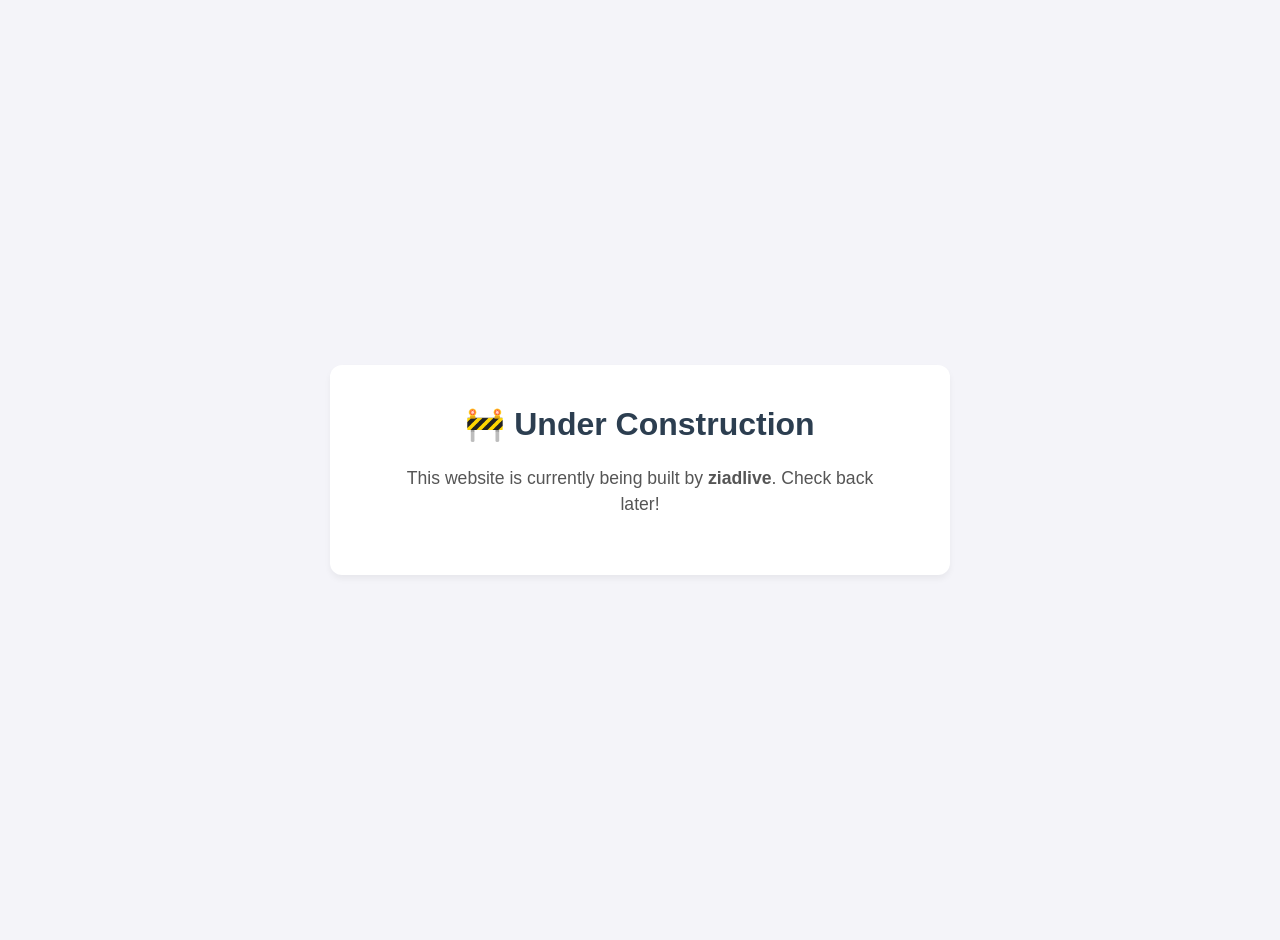
==== index.html @ 687b49c2 "Update index.html" ====
<!DOCTYPE html>
<html lang="en">
<head>
    <meta charset="UTF-8">
    <meta name="viewport" content="width=device-width, initial-scale=1.0">
    <title>Under Construction | ziadlive</title>
    
    <!-- Your requested favicon -->
    <link rel="icon" type="image/png" href="alconet.png">
    
    <style>
        body {
            font-family: -apple-system, BlinkMacSystemFont, "Segoe UI", Roboto, Helvetica, Arial, sans-serif;
            background-color: #f4f4f9;
            color: #333;
            display: flex;
            flex-direction: column;
            align-items: center;
            justify-content: center;
            height: 100vh;
            margin: 0;
            text-align: center;
            padding: 20px;
        }

        .container {
            background: white;
            padding: 40px 60px;
            border-radius: 12px;
            box-shadow: 0 4px 6px rgba(0,0,0,0.05);
            max-width: 500px;
            width: 100%;
        }

        h1 {
            margin-top: 0;
            color: #2c3e50;
        }

        p {
            font-size: 1.1rem;
            line-height: 1.5;
            color: #555;
        }

        .social-links {
            margin-top: 30px;
            padding-top: 20px;
            border-top: 1px solid #eee;
        }

        /* Styling for the Mastodon link */
        a {
            display: inline-block;
            background-color: #563acc; /* Mastodon brand color */
            color: white;
            text-decoration: none;
            padding: 10px 20px;
            border-radius: 6px;
            font-weight: 500;
            transition: background-color 0.2s ease;
        }

        a:hover {
            background-color: #452b99;
        }
    </style>
</head>
<body>

    <div class="container">
        <h1>🚧 Under Construction</h1>
        <p>This website is currently being built by <strong>ziadlive</strong>. Check back later!</p>
        </div>
    </div>

</body>
</html>
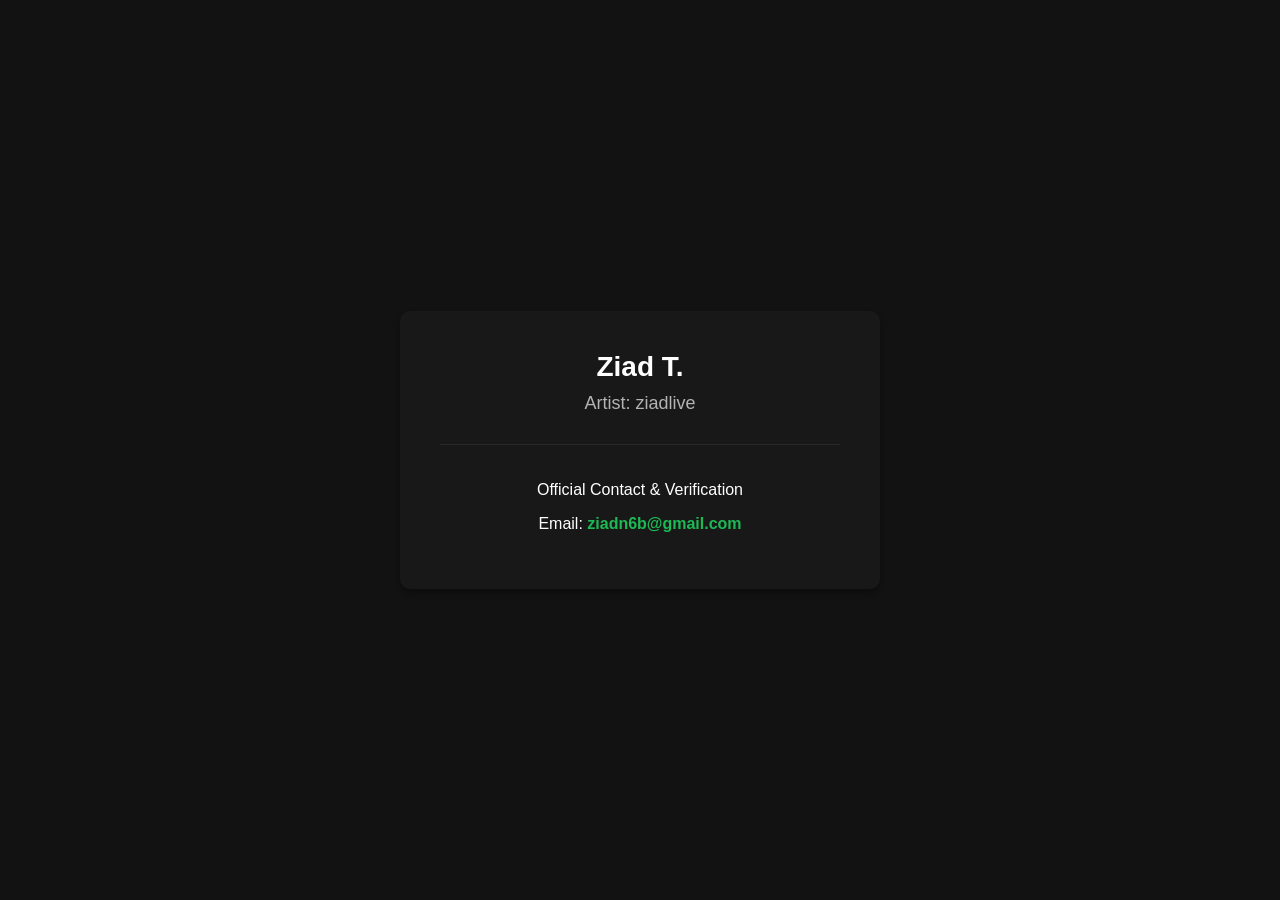
==== commit 5616bb63: "Update index.html" ====
--- a/index.html
+++ b/index.html
@@ -3,74 +3,62 @@
 <head>
     <meta charset="UTF-8">
     <meta name="viewport" content="width=device-width, initial-scale=1.0">
-    <title>Under Construction | ziadlive</title>
-    
-    <!-- Your requested favicon -->
-    <link rel="icon" type="image/png" href="alconet.png">
-    
+    <title>Ziad T. | ziadlive</title>
     <style>
         body {
             font-family: -apple-system, BlinkMacSystemFont, "Segoe UI", Roboto, Helvetica, Arial, sans-serif;
-            background-color: #f4f4f9;
-            color: #333;
+            background-color: #121212; /* Dark background */
+            color: #ffffff;
             display: flex;
             flex-direction: column;
             align-items: center;
             justify-content: center;
             height: 100vh;
             margin: 0;
+        }
+        .card {
+            background-color: #181818;
+            padding: 40px;
+            border-radius: 10px;
+            box-shadow: 0 4px 6px rgba(0, 0, 0, 0.3);
             text-align: center;
-            padding: 20px;
+            max-width: 400px;
+            width: 90%;
         }
-
-        .container {
-            background: white;
-            padding: 40px 60px;
-            border-radius: 12px;
-            box-shadow: 0 4px 6px rgba(0,0,0,0.05);
-            max-width: 500px;
-            width: 100%;
+        h1 {
+            margin: 0 0 10px 0;
+            font-size: 28px;
         }
-
-        h1 {
-            margin-top: 0;
-            color: #2c3e50;
+        h2 {
+            margin: 0 0 20px 0;
+            font-size: 18px;
+            color: #b3b3b3;
+            font-weight: normal;
         }
-
-        p {
-            font-size: 1.1rem;
-            line-height: 1.5;
-            color: #555;
-        }
-
-        .social-links {
+        .contact-info {
             margin-top: 30px;
             padding-top: 20px;
-            border-top: 1px solid #eee;
+            border-top: 1px solid #282828;
         }
-
-        /* Styling for the Mastodon link */
         a {
-            display: inline-block;
-            background-color: #563acc; /* Mastodon brand color */
-            color: white;
+            color: #1DB954; /* Spotify Green */
             text-decoration: none;
-            padding: 10px 20px;
-            border-radius: 6px;
-            font-weight: 500;
-            transition: background-color 0.2s ease;
+            font-weight: bold;
         }
-
         a:hover {
-            background-color: #452b99;
+            text-decoration: underline;
         }
     </style>
 </head>
 <body>
 
-    <div class="container">
-        <h1>🚧 Under Construction</h1>
-        <p>This website is currently being built by <strong>ziadlive</strong>. Check back later!</p>
+    <div class="card">
+        <h1>Ziad T.</h1>
+        <h2>Artist: ziadlive</h2>
+        
+        <div class="contact-info">
+            <p>Official Contact & Verification</p>
+            <p>Email: <a href="mailto:ziadn6b@gmail.com">ziadn6b@gmail.com</a></p>
         </div>
     </div>
 
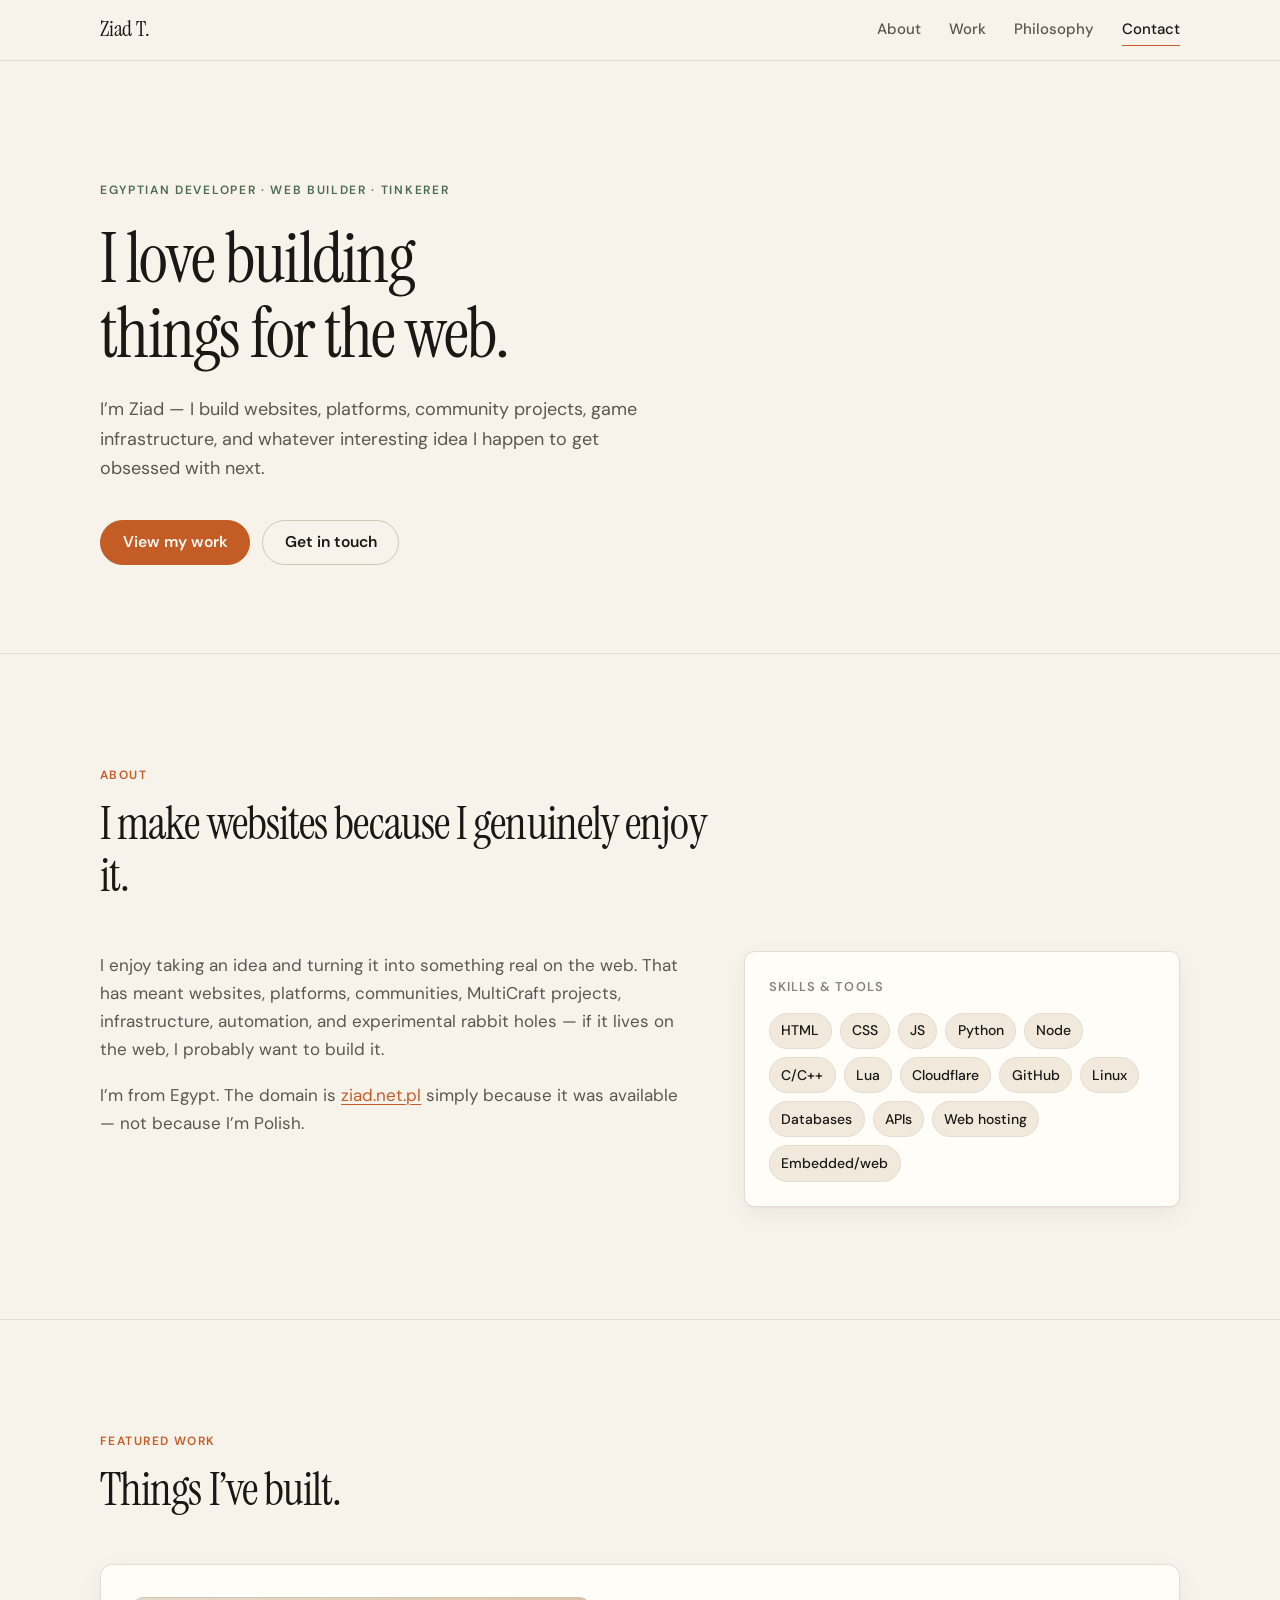
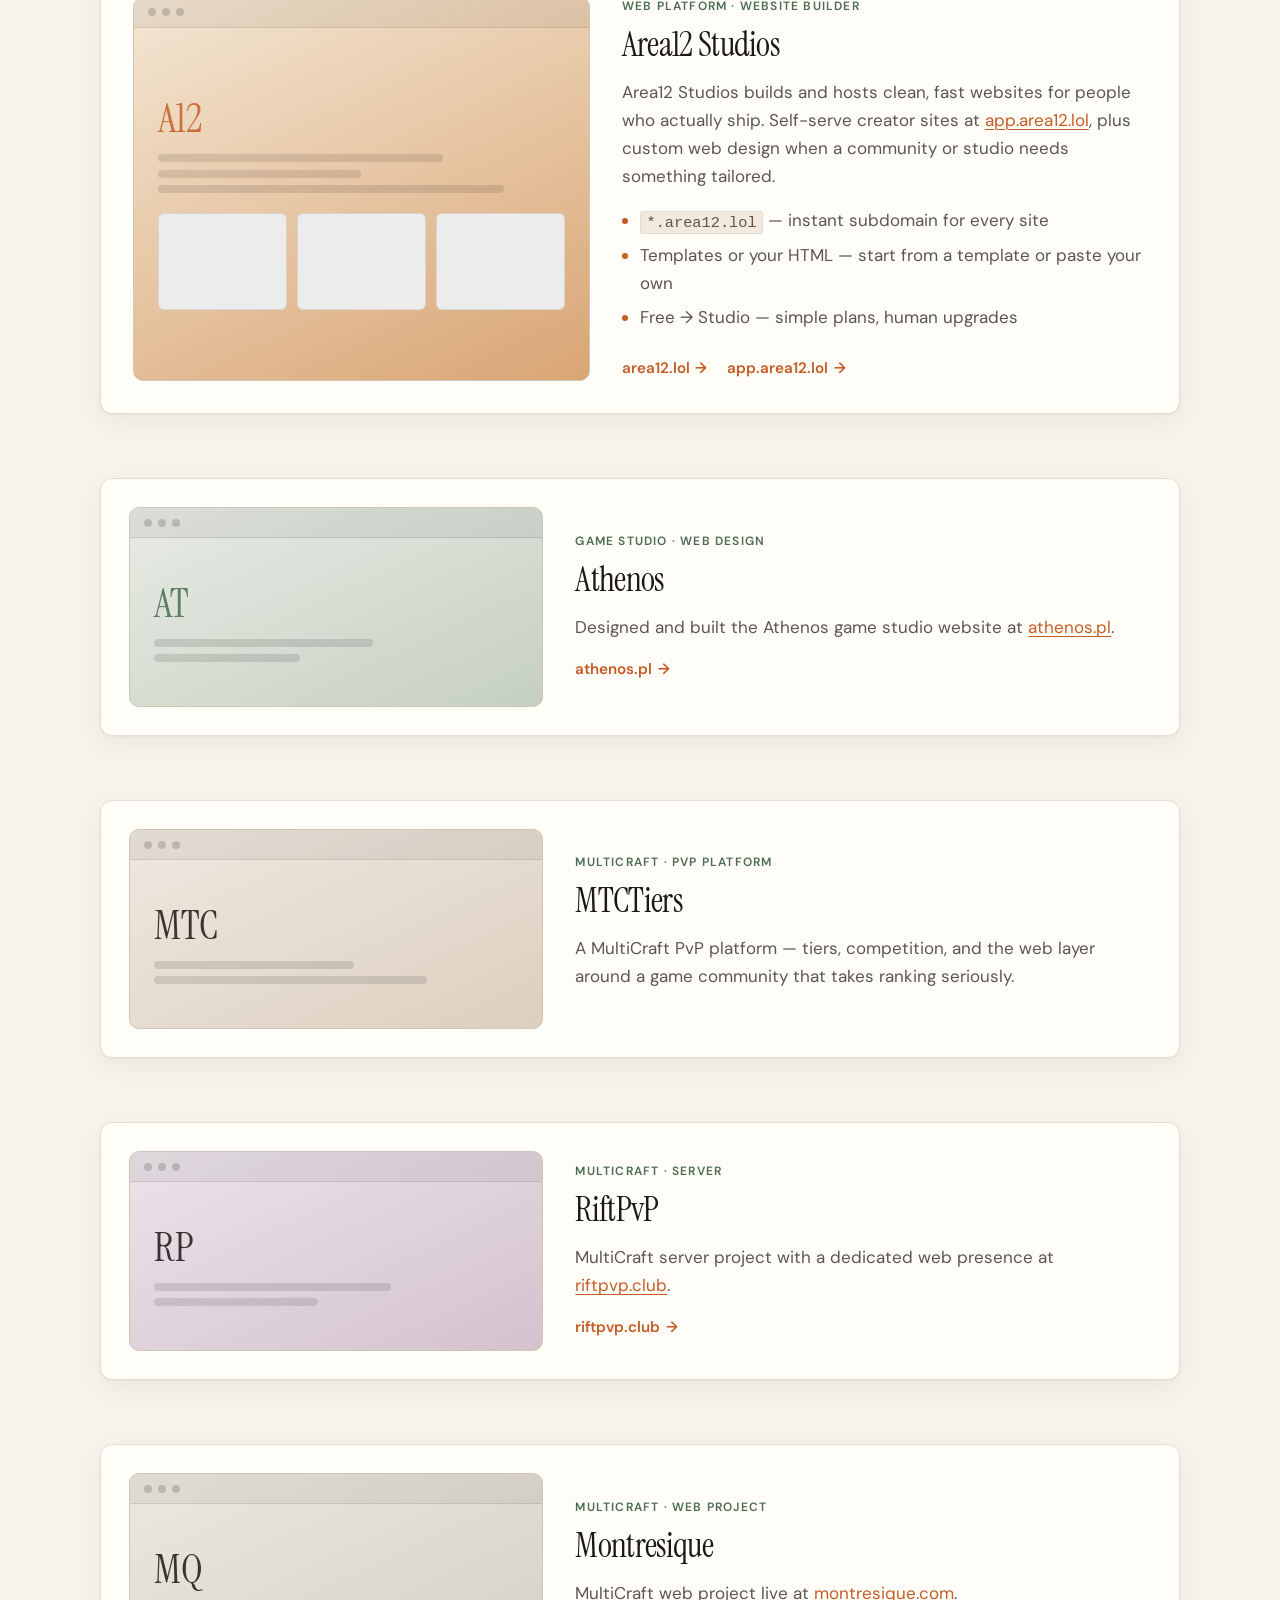
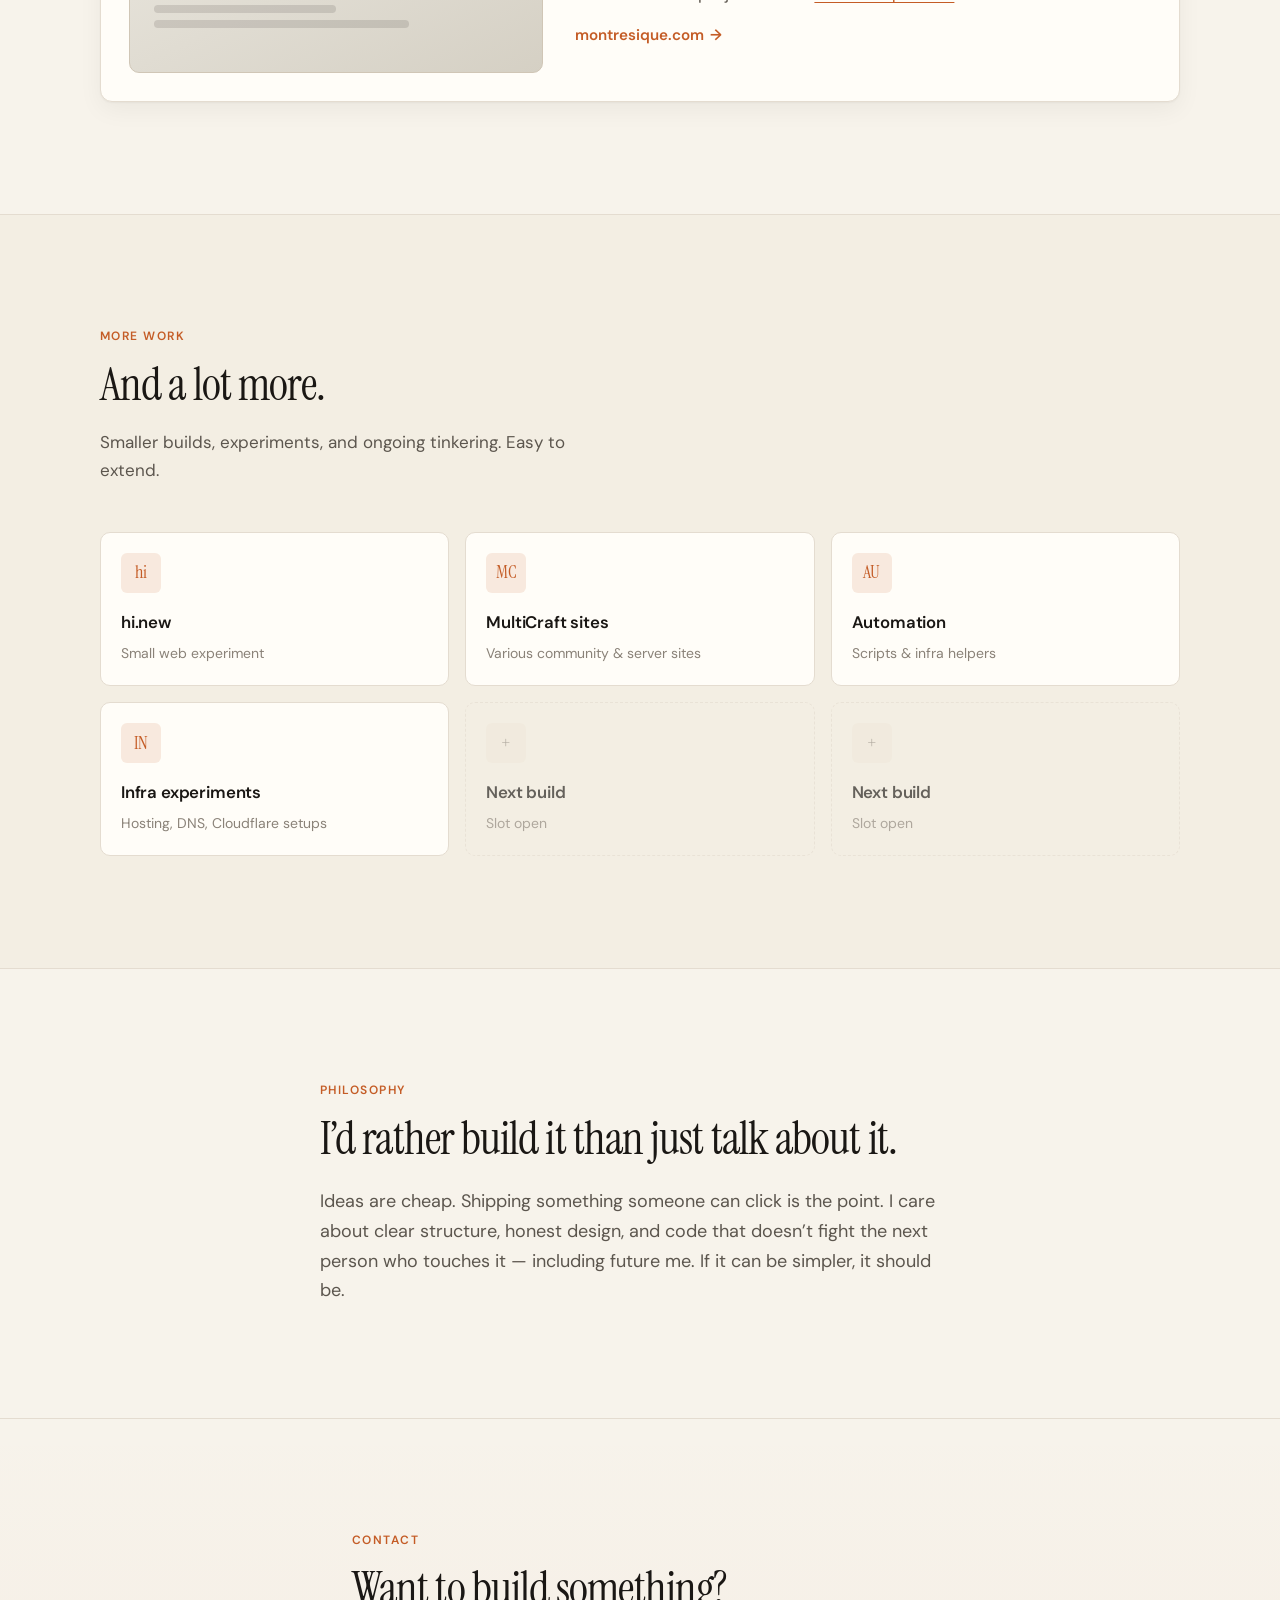
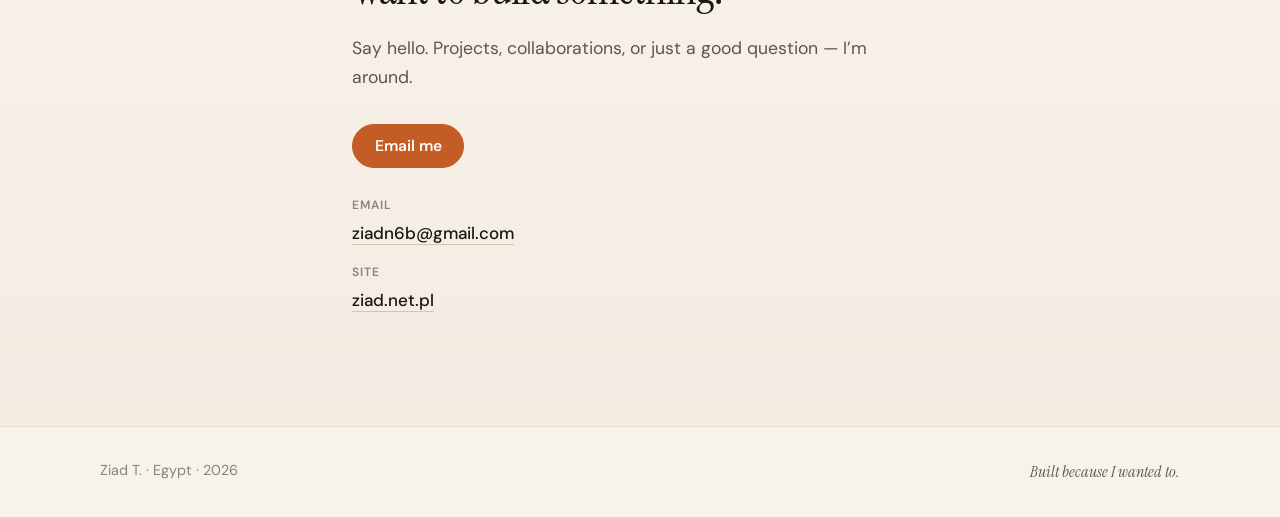
==== commit 1c9ec839: "Replace placeholder with editorial personal portfolio." ====
--- a/index.html
+++ b/index.html
@@ -1,66 +1,380 @@
 <!DOCTYPE html>
 <html lang="en">
 <head>
-    <meta charset="UTF-8">
-    <meta name="viewport" content="width=device-width, initial-scale=1.0">
-    <title>Ziad T. | ziadlive</title>
-    <style>
-        body {
-            font-family: -apple-system, BlinkMacSystemFont, "Segoe UI", Roboto, Helvetica, Arial, sans-serif;
-            background-color: #121212; /* Dark background */
-            color: #ffffff;
-            display: flex;
-            flex-direction: column;
-            align-items: center;
-            justify-content: center;
-            height: 100vh;
-            margin: 0;
-        }
-        .card {
-            background-color: #181818;
-            padding: 40px;
-            border-radius: 10px;
-            box-shadow: 0 4px 6px rgba(0, 0, 0, 0.3);
-            text-align: center;
-            max-width: 400px;
-            width: 90%;
-        }
-        h1 {
-            margin: 0 0 10px 0;
-            font-size: 28px;
-        }
-        h2 {
-            margin: 0 0 20px 0;
-            font-size: 18px;
-            color: #b3b3b3;
-            font-weight: normal;
-        }
-        .contact-info {
-            margin-top: 30px;
-            padding-top: 20px;
-            border-top: 1px solid #282828;
-        }
-        a {
-            color: #1DB954; /* Spotify Green */
-            text-decoration: none;
-            font-weight: bold;
-        }
-        a:hover {
-            text-decoration: underline;
-        }
-    </style>
+  <meta charset="UTF-8">
+  <meta name="viewport" content="width=device-width, initial-scale=1.0">
+  <title>Ziad T. — Web Developer &amp; Builder</title>
+  <meta name="description" content="Egyptian web developer and builder. I love building things for the web — platforms, sites, and tools that feel clean and fast.">
+  <meta name="author" content="Ziad T.">
+  <meta name="robots" content="index, follow">
+  <link rel="canonical" href="https://ziad.net.pl/">
+
+  <!-- Open Graph -->
+  <meta property="og:type" content="website">
+  <meta property="og:url" content="https://ziad.net.pl/">
+  <meta property="og:title" content="Ziad T. — Web Developer &amp; Builder">
+  <meta property="og:description" content="Egyptian web developer and builder. I love building things for the web — platforms, sites, and tools that feel clean and fast.">
+  <meta property="og:locale" content="en_US">
+  <meta property="og:site_name" content="Ziad T.">
+
+  <!-- Twitter -->
+  <meta name="twitter:card" content="summary">
+  <meta name="twitter:title" content="Ziad T. — Web Developer &amp; Builder">
+  <meta name="twitter:description" content="Egyptian web developer and builder. I love building things for the web.">
+
+  <link rel="icon" href="assets/favicon.svg" type="image/svg+xml">
+  <link rel="apple-touch-icon" href="assets/favicon.svg">
+
+  <link rel="preconnect" href="https://fonts.googleapis.com">
+  <link rel="preconnect" href="https://fonts.gstatic.com" crossorigin>
+  <link href="https://fonts.googleapis.com/css2?family=DM+Sans:ital,opsz,wght@0,9..40,400;0,9..40,500;0,9..40,600;0,9..40,700;1,9..40,400&family=Instrument+Serif:ital@0;1&display=swap" rel="stylesheet">
+
+  <link rel="stylesheet" href="styles.css">
 </head>
 <body>
-
-    <div class="card">
-        <h1>Ziad T.</h1>
-        <h2>Artist: ziadlive</h2>
-        
-        <div class="contact-info">
-            <p>Official Contact & Verification</p>
-            <p>Email: <a href="mailto:ziadn6b@gmail.com">ziadn6b@gmail.com</a></p>
-        </div>
+  <a class="skip-link" href="#main">Skip to content</a>
+
+  <header class="site-header" role="banner">
+    <div class="container header-inner">
+      <a class="logo" href="#top" aria-label="Ziad T. — home">Ziad T.</a>
+      <nav class="nav" aria-label="Primary">
+        <ul class="nav-list">
+          <li><a href="#about">About</a></li>
+          <li><a href="#work">Work</a></li>
+          <li><a href="#philosophy">Philosophy</a></li>
+          <li><a href="#contact">Contact</a></li>
+        </ul>
+      </nav>
+      <button class="nav-toggle" type="button" aria-expanded="false" aria-controls="nav-mobile" aria-label="Open menu">
+        <span class="nav-toggle-bar" aria-hidden="true"></span>
+        <span class="nav-toggle-bar" aria-hidden="true"></span>
+      </button>
     </div>
-
+    <nav id="nav-mobile" class="nav-mobile" aria-label="Mobile" hidden>
+      <ul>
+        <li><a href="#about">About</a></li>
+        <li><a href="#work">Work</a></li>
+        <li><a href="#philosophy">Philosophy</a></li>
+        <li><a href="#contact">Contact</a></li>
+      </ul>
+    </nav>
+  </header>
+
+  <main id="main">
+    <!-- HERO -->
+    <section id="top" class="hero" aria-labelledby="hero-heading">
+      <div class="container">
+        <p class="hero-label">Egyptian developer · Web builder · Tinkerer</p>
+        <h1 id="hero-heading" class="hero-title">I love building things for the web.</h1>
+        <p class="hero-lead">
+          I’m Ziad — I build websites, platforms, community projects, game infrastructure,
+          and whatever interesting idea I happen to get obsessed with next.
+        </p>
+        <div class="hero-actions">
+          <a class="btn btn-primary" href="#work">View my work</a>
+          <a class="btn btn-ghost" href="#contact">Get in touch</a>
+        </div>
+      </div>
+    </section>
+
+    <!-- ABOUT -->
+    <section id="about" class="section about" aria-labelledby="about-heading">
+      <div class="container">
+        <div class="section-header">
+          <p class="eyebrow">About</p>
+          <h2 id="about-heading">I make websites because I genuinely enjoy it.</h2>
+        </div>
+        <div class="about-grid">
+          <div class="about-copy">
+            <p>
+              I enjoy taking an idea and turning it into something real on the web.
+              That has meant websites, platforms, communities, MultiCraft projects,
+              infrastructure, automation, and experimental rabbit holes — if it lives
+              on the web, I probably want to build it.
+            </p>
+            <p>
+              I’m from Egypt. The domain is <a href="https://ziad.net.pl">ziad.net.pl</a>
+              simply because it was available — not because I’m Polish.
+            </p>
+          </div>
+          <div class="skills" aria-labelledby="skills-heading">
+            <h3 id="skills-heading" class="skills-title">Skills &amp; tools</h3>
+            <ul class="skills-list">
+              <li>HTML</li>
+              <li>CSS</li>
+              <li>JS</li>
+              <li>Python</li>
+              <li>Node</li>
+              <li>C/C++</li>
+              <li>Lua</li>
+              <li>Cloudflare</li>
+              <li>GitHub</li>
+              <li>Linux</li>
+              <li>Databases</li>
+              <li>APIs</li>
+              <li>Web hosting</li>
+              <li>Embedded/web</li>
+            </ul>
+          </div>
+        </div>
+      </div>
+    </section>
+
+    <!-- FEATURED WORK -->
+    <section id="work" class="section work" aria-labelledby="work-heading">
+      <div class="container">
+        <div class="section-header">
+          <p class="eyebrow">Featured work</p>
+          <h2 id="work-heading">Things I’ve built.</h2>
+        </div>
+
+        <div class="featured-list">
+          <!-- Area12 -->
+          <article class="project project-featured" data-project="area12">
+            <div class="project-visual" aria-hidden="true">
+              <div class="mock-frame mock-area12">
+                <div class="mock-chrome">
+                  <span></span><span></span><span></span>
+                </div>
+                <div class="mock-body">
+                  <div class="mock-mark">A12</div>
+                  <div class="mock-lines">
+                    <span class="w-70"></span>
+                    <span class="w-50"></span>
+                    <span class="w-85"></span>
+                  </div>
+                  <div class="mock-cards">
+                    <div></div><div></div><div></div>
+                  </div>
+                </div>
+              </div>
+            </div>
+            <div class="project-body">
+              <p class="project-meta">Web platform · Website builder</p>
+              <h3 class="project-title">Area12 Studios</h3>
+              <p class="project-desc">
+                Area12 Studios builds and hosts clean, fast websites for people who actually ship.
+                Self-serve creator sites at <a href="https://app.area12.lol" rel="noopener noreferrer" target="_blank">app.area12.lol</a>,
+                plus custom web design when a community or studio needs something tailored.
+              </p>
+              <ul class="project-bullets">
+                <li><code>*.area12.lol</code> — instant subdomain for every site</li>
+                <li>Templates or your HTML — start from a template or paste your own</li>
+                <li>Free → Studio — simple plans, human upgrades</li>
+              </ul>
+              <div class="project-links">
+                <a class="text-link" href="https://area12.lol" rel="noopener noreferrer" target="_blank">area12.lol <span aria-hidden="true">→</span></a>
+                <a class="text-link" href="https://app.area12.lol" rel="noopener noreferrer" target="_blank">app.area12.lol <span aria-hidden="true">→</span></a>
+              </div>
+            </div>
+          </article>
+
+          <!-- Athenos -->
+          <article class="project" data-project="athenos">
+            <div class="project-visual" aria-hidden="true">
+              <div class="mock-frame mock-athenos">
+                <div class="mock-chrome">
+                  <span></span><span></span><span></span>
+                </div>
+                <div class="mock-body">
+                  <div class="mock-mark">AT</div>
+                  <div class="mock-lines">
+                    <span class="w-60"></span>
+                    <span class="w-40"></span>
+                  </div>
+                </div>
+              </div>
+            </div>
+            <div class="project-body">
+              <p class="project-meta">Game studio · Web design</p>
+              <h3 class="project-title">Athenos</h3>
+              <p class="project-desc">
+                Designed and built the Athenos game studio website at
+                <a href="https://athenos.pl" rel="noopener noreferrer" target="_blank">athenos.pl</a>.
+              </p>
+              <div class="project-links">
+                <a class="text-link" href="https://athenos.pl" rel="noopener noreferrer" target="_blank">athenos.pl <span aria-hidden="true">→</span></a>
+              </div>
+            </div>
+          </article>
+
+          <!-- MTCTiers -->
+          <article class="project" data-project="mtctiers">
+            <div class="project-visual" aria-hidden="true">
+              <div class="mock-frame mock-mtc">
+                <div class="mock-chrome">
+                  <span></span><span></span><span></span>
+                </div>
+                <div class="mock-body">
+                  <div class="mock-mark">MTC</div>
+                  <div class="mock-lines">
+                    <span class="w-55"></span>
+                    <span class="w-75"></span>
+                  </div>
+                </div>
+              </div>
+            </div>
+            <div class="project-body">
+              <p class="project-meta">MultiCraft · PvP platform</p>
+              <h3 class="project-title">MTCTiers</h3>
+              <p class="project-desc">
+                A MultiCraft PvP platform — tiers, competition, and the web layer
+                around a game community that takes ranking seriously.
+              </p>
+            </div>
+          </article>
+
+          <!-- RiftPvP -->
+          <article class="project" data-project="riftpvp">
+            <div class="project-visual" aria-hidden="true">
+              <div class="mock-frame mock-rift">
+                <div class="mock-chrome">
+                  <span></span><span></span><span></span>
+                </div>
+                <div class="mock-body">
+                  <div class="mock-mark">RP</div>
+                  <div class="mock-lines">
+                    <span class="w-65"></span>
+                    <span class="w-45"></span>
+                  </div>
+                </div>
+              </div>
+            </div>
+            <div class="project-body">
+              <p class="project-meta">MultiCraft · Server</p>
+              <h3 class="project-title">RiftPvP</h3>
+              <p class="project-desc">
+                MultiCraft server project with a dedicated web presence at
+                <a href="https://riftpvp.club" rel="noopener noreferrer" target="_blank">riftpvp.club</a>.
+              </p>
+              <div class="project-links">
+                <a class="text-link" href="https://riftpvp.club" rel="noopener noreferrer" target="_blank">riftpvp.club <span aria-hidden="true">→</span></a>
+              </div>
+            </div>
+          </article>
+
+          <!-- Montresique -->
+          <article class="project" data-project="montresique">
+            <div class="project-visual" aria-hidden="true">
+              <div class="mock-frame mock-mont">
+                <div class="mock-chrome">
+                  <span></span><span></span><span></span>
+                </div>
+                <div class="mock-body">
+                  <div class="mock-mark">MQ</div>
+                  <div class="mock-lines">
+                    <span class="w-50"></span>
+                    <span class="w-70"></span>
+                  </div>
+                </div>
+              </div>
+            </div>
+            <div class="project-body">
+              <p class="project-meta">MultiCraft · Web project</p>
+              <h3 class="project-title">Montresique</h3>
+              <p class="project-desc">
+                MultiCraft web project live at
+                <a href="https://montresique.com" rel="noopener noreferrer" target="_blank">montresique.com</a>.
+              </p>
+              <div class="project-links">
+                <a class="text-link" href="https://montresique.com" rel="noopener noreferrer" target="_blank">montresique.com <span aria-hidden="true">→</span></a>
+              </div>
+            </div>
+          </article>
+        </div>
+      </div>
+    </section>
+
+    <!-- MORE WORK -->
+    <section id="more" class="section more" aria-labelledby="more-heading">
+      <div class="container">
+        <div class="section-header">
+          <p class="eyebrow">More work</p>
+          <h2 id="more-heading">And a lot more.</h2>
+          <p class="section-intro">Smaller builds, experiments, and ongoing tinkering. Easy to extend.</p>
+        </div>
+        <ul class="more-grid">
+          <li class="more-card" data-project="hinew">
+            <span class="more-initial" aria-hidden="true">hi</span>
+            <h3 class="more-title">hi.new</h3>
+            <p class="more-meta">Small web experiment</p>
+          </li>
+          <li class="more-card" data-project="multicraft">
+            <span class="more-initial" aria-hidden="true">MC</span>
+            <h3 class="more-title">MultiCraft sites</h3>
+            <p class="more-meta">Various community &amp; server sites</p>
+          </li>
+          <li class="more-card" data-project="automation">
+            <span class="more-initial" aria-hidden="true">AU</span>
+            <h3 class="more-title">Automation</h3>
+            <p class="more-meta">Scripts &amp; infra helpers</p>
+          </li>
+          <li class="more-card" data-project="infra">
+            <span class="more-initial" aria-hidden="true">IN</span>
+            <h3 class="more-title">Infra experiments</h3>
+            <p class="more-meta">Hosting, DNS, Cloudflare setups</p>
+          </li>
+          <li class="more-card more-card-placeholder" data-project="placeholder-1" aria-hidden="true">
+            <span class="more-initial">+</span>
+            <h3 class="more-title">Next build</h3>
+            <p class="more-meta">Slot open</p>
+          </li>
+          <li class="more-card more-card-placeholder" data-project="placeholder-2" aria-hidden="true">
+            <span class="more-initial">+</span>
+            <h3 class="more-title">Next build</h3>
+            <p class="more-meta">Slot open</p>
+          </li>
+        </ul>
+      </div>
+    </section>
+
+    <!-- PHILOSOPHY -->
+    <section id="philosophy" class="section philosophy" aria-labelledby="philosophy-heading">
+      <div class="container philosophy-inner">
+        <p class="eyebrow">Philosophy</p>
+        <h2 id="philosophy-heading">I’d rather build it than just talk about it.</h2>
+        <p class="philosophy-copy">
+          Ideas are cheap. Shipping something someone can click is the point.
+          I care about clear structure, honest design, and code that doesn’t
+          fight the next person who touches it — including future me.
+          If it can be simpler, it should be.
+        </p>
+      </div>
+    </section>
+
+    <!-- CONTACT -->
+    <section id="contact" class="section contact" aria-labelledby="contact-heading">
+      <div class="container contact-inner">
+        <p class="eyebrow">Contact</p>
+        <h2 id="contact-heading">Want to build something?</h2>
+        <p class="contact-copy">
+          Say hello. Projects, collaborations, or just a good question —
+          I’m around.
+        </p>
+        <div class="contact-details">
+          <a class="btn btn-primary" href="mailto:ziadn6b@gmail.com">Email me</a>
+          <dl class="contact-list">
+            <div>
+              <dt>Email</dt>
+              <dd><a href="mailto:ziadn6b@gmail.com">ziadn6b@gmail.com</a></dd>
+            </div>
+            <div>
+              <dt>Site</dt>
+              <dd><a href="https://ziad.net.pl">ziad.net.pl</a></dd>
+            </div>
+          </dl>
+        </div>
+      </div>
+    </section>
+  </main>
+
+  <footer class="site-footer" role="contentinfo">
+    <div class="container footer-inner">
+      <p class="footer-cred">Ziad T. · Egypt · 2026</p>
+      <p class="footer-note">Built because I wanted to.</p>
+    </div>
+  </footer>
+
+  <script src="script.js" defer></script>
 </body>
 </html>
--- a/styles.css
+++ b/styles.css
@@ -0,0 +1,846 @@
+/* ============================================================
+   Ziad T. — Personal portfolio
+   Editorial / warm paper aesthetic
+   ============================================================ */
+
+:root {
+  --bg: #f7f3eb;
+  --bg-warm: #f0e9dc;
+  --bg-card: #fffdf8;
+  --ink: #1a1714;
+  --ink-muted: #5c564e;
+  --ink-faint: #8a8278;
+  --accent: #c45c26;
+  --accent-hover: #a34a1c;
+  --accent-soft: rgba(196, 92, 38, 0.12);
+  --green: #4a6b52;
+  --green-soft: rgba(74, 107, 82, 0.12);
+  --border: #e4dcd0;
+  --border-strong: #d0c6b6;
+  --shadow: 0 1px 2px rgba(26, 23, 20, 0.04), 0 8px 24px rgba(26, 23, 20, 0.05);
+  --radius: 10px;
+  --radius-sm: 6px;
+  --font-serif: "Instrument Serif", "Source Serif 4", Georgia, "Times New Roman", serif;
+  --font-sans: "DM Sans", Inter, system-ui, -apple-system, sans-serif;
+  --max: 1080px;
+  --pad: clamp(1.25rem, 4vw, 2rem);
+  --section-y: clamp(4.5rem, 10vw, 7rem);
+  --ease: cubic-bezier(0.22, 1, 0.36, 1);
+}
+
+*,
+*::before,
+*::after {
+  box-sizing: border-box;
+}
+
+html {
+  scroll-behavior: smooth;
+  -webkit-text-size-adjust: 100%;
+}
+
+@media (prefers-reduced-motion: reduce) {
+  html { scroll-behavior: auto; }
+  *, *::before, *::after {
+    animation-duration: 0.01ms !important;
+    animation-iteration-count: 1 !important;
+    transition-duration: 0.01ms !important;
+  }
+}
+
+body {
+  margin: 0;
+  font-family: var(--font-sans);
+  font-size: 1.0625rem;
+  line-height: 1.65;
+  color: var(--ink);
+  background: var(--bg);
+  -webkit-font-smoothing: antialiased;
+  -moz-osx-font-smoothing: grayscale;
+}
+
+img, svg {
+  display: block;
+  max-width: 100%;
+}
+
+a {
+  color: var(--accent);
+  text-decoration-thickness: 1px;
+  text-underline-offset: 0.18em;
+  transition: color 0.2s var(--ease);
+}
+
+a:hover {
+  color: var(--accent-hover);
+}
+
+a:focus-visible,
+button:focus-visible {
+  outline: 2px solid var(--accent);
+  outline-offset: 3px;
+}
+
+code {
+  font-family: ui-monospace, "SF Mono", Menlo, Consolas, monospace;
+  font-size: 0.9em;
+  background: var(--bg-warm);
+  padding: 0.1em 0.35em;
+  border-radius: 3px;
+  border: 1px solid var(--border);
+}
+
+.skip-link {
+  position: absolute;
+  top: -100px;
+  left: var(--pad);
+  z-index: 1000;
+  background: var(--ink);
+  color: var(--bg);
+  padding: 0.6rem 1rem;
+  border-radius: var(--radius-sm);
+  text-decoration: none;
+  font-weight: 600;
+}
+
+.skip-link:focus {
+  top: 0.75rem;
+  color: var(--bg);
+}
+
+.container {
+  width: min(100% - (var(--pad) * 2), var(--max));
+  margin-inline: auto;
+}
+
+/* ---------- Header ---------- */
+
+.site-header {
+  position: sticky;
+  top: 0;
+  z-index: 50;
+  background: color-mix(in srgb, var(--bg) 88%, transparent);
+  backdrop-filter: blur(10px);
+  -webkit-backdrop-filter: blur(10px);
+  border-bottom: 1px solid var(--border);
+}
+
+.header-inner {
+  display: flex;
+  align-items: center;
+  justify-content: space-between;
+  min-height: 3.75rem;
+  gap: 1rem;
+}
+
+.logo {
+  font-family: var(--font-serif);
+  font-size: 1.35rem;
+  color: var(--ink);
+  text-decoration: none;
+  letter-spacing: -0.01em;
+}
+
+.logo:hover {
+  color: var(--accent);
+}
+
+.nav-list {
+  display: flex;
+  gap: 1.75rem;
+  list-style: none;
+  margin: 0;
+  padding: 0;
+}
+
+.nav-list a {
+  color: var(--ink-muted);
+  text-decoration: none;
+  font-size: 0.9375rem;
+  font-weight: 500;
+}
+
+.nav-list a:hover {
+  color: var(--ink);
+}
+
+.nav-toggle {
+  display: none;
+  flex-direction: column;
+  justify-content: center;
+  gap: 6px;
+  width: 2.5rem;
+  height: 2.5rem;
+  padding: 0;
+  border: 1px solid var(--border);
+  border-radius: var(--radius-sm);
+  background: var(--bg-card);
+  cursor: pointer;
+}
+
+.nav-toggle-bar {
+  display: block;
+  width: 1rem;
+  height: 1.5px;
+  margin-inline: auto;
+  background: var(--ink);
+  transition: transform 0.2s var(--ease), opacity 0.2s;
+}
+
+.nav-toggle[aria-expanded="true"] .nav-toggle-bar:first-child {
+  transform: translateY(3.75px) rotate(45deg);
+}
+
+.nav-toggle[aria-expanded="true"] .nav-toggle-bar:last-child {
+  transform: translateY(-3.75px) rotate(-45deg);
+}
+
+.nav-mobile {
+  border-top: 1px solid var(--border);
+  background: var(--bg);
+}
+
+.nav-mobile ul {
+  list-style: none;
+  margin: 0;
+  padding: 0.75rem var(--pad) 1.25rem;
+}
+
+.nav-mobile a {
+  display: block;
+  padding: 0.75rem 0;
+  color: var(--ink);
+  text-decoration: none;
+  font-weight: 500;
+  border-bottom: 1px solid var(--border);
+}
+
+.nav-mobile li:last-child a {
+  border-bottom: none;
+}
+
+@media (max-width: 720px) {
+  .nav { display: none; }
+  .nav-toggle { display: flex; }
+}
+
+@media (min-width: 721px) {
+  .nav-mobile { display: none !important; }
+}
+
+/* ---------- Buttons ---------- */
+
+.btn {
+  display: inline-flex;
+  align-items: center;
+  justify-content: center;
+  gap: 0.4rem;
+  padding: 0.75rem 1.35rem;
+  font-family: inherit;
+  font-size: 0.975rem;
+  font-weight: 600;
+  line-height: 1.2;
+  border-radius: 999px;
+  border: 1px solid transparent;
+  text-decoration: none;
+  cursor: pointer;
+  transition: background 0.2s var(--ease), color 0.2s var(--ease), border-color 0.2s var(--ease), transform 0.2s var(--ease);
+}
+
+.btn:active {
+  transform: translateY(1px);
+}
+
+.btn-primary {
+  background: var(--accent);
+  color: #fffaf5;
+  border-color: var(--accent);
+}
+
+.btn-primary:hover {
+  background: var(--accent-hover);
+  border-color: var(--accent-hover);
+  color: #fffaf5;
+}
+
+.btn-ghost {
+  background: transparent;
+  color: var(--ink);
+  border-color: var(--border-strong);
+}
+
+.btn-ghost:hover {
+  border-color: var(--ink);
+  color: var(--ink);
+  background: var(--bg-card);
+}
+
+.text-link {
+  display: inline-flex;
+  align-items: center;
+  gap: 0.35rem;
+  font-weight: 600;
+  font-size: 0.95rem;
+  text-decoration: none;
+  color: var(--accent);
+}
+
+.text-link:hover {
+  color: var(--accent-hover);
+}
+
+.text-link span {
+  transition: transform 0.2s var(--ease);
+}
+
+.text-link:hover span {
+  transform: translateX(3px);
+}
+
+/* ---------- Sections ---------- */
+
+.section {
+  padding-block: var(--section-y);
+}
+
+.section-header {
+  margin-bottom: clamp(2rem, 5vw, 3rem);
+  max-width: 38rem;
+}
+
+.eyebrow {
+  margin: 0 0 0.75rem;
+  font-size: 0.75rem;
+  font-weight: 600;
+  letter-spacing: 0.12em;
+  text-transform: uppercase;
+  color: var(--accent);
+}
+
+.section-header h2,
+.philosophy-inner h2,
+.contact-inner h2 {
+  margin: 0;
+  font-family: var(--font-serif);
+  font-size: clamp(2rem, 4.5vw, 2.85rem);
+  font-weight: 400;
+  line-height: 1.15;
+  letter-spacing: -0.02em;
+  color: var(--ink);
+}
+
+.section-intro {
+  margin: 1rem 0 0;
+  color: var(--ink-muted);
+  max-width: 32rem;
+}
+
+/* ---------- Hero ---------- */
+
+.hero {
+  padding-block: clamp(4rem, 12vw, 7.5rem) clamp(3.5rem, 8vw, 5.5rem);
+  border-bottom: 1px solid var(--border);
+}
+
+.hero-label {
+  margin: 0 0 1.25rem;
+  font-size: 0.75rem;
+  font-weight: 600;
+  letter-spacing: 0.14em;
+  text-transform: uppercase;
+  color: var(--green);
+}
+
+.hero-title {
+  margin: 0 0 1.5rem;
+  font-family: var(--font-serif);
+  font-size: clamp(2.6rem, 7vw, 4.35rem);
+  font-weight: 400;
+  line-height: 1.08;
+  letter-spacing: -0.025em;
+  max-width: 14ch;
+}
+
+.hero-lead {
+  margin: 0 0 2.25rem;
+  max-width: 36rem;
+  font-size: 1.125rem;
+  color: var(--ink-muted);
+}
+
+.hero-actions {
+  display: flex;
+  flex-wrap: wrap;
+  gap: 0.75rem;
+}
+
+/* ---------- About ---------- */
+
+.about {
+  border-bottom: 1px solid var(--border);
+}
+
+.about-grid {
+  display: grid;
+  gap: 2.5rem;
+}
+
+@media (min-width: 800px) {
+  .about-grid {
+    grid-template-columns: 1.35fr 1fr;
+    gap: 3.5rem;
+    align-items: start;
+  }
+}
+
+.about-copy p {
+  margin: 0 0 1.15rem;
+  color: var(--ink-muted);
+}
+
+.about-copy p:last-child {
+  margin-bottom: 0;
+}
+
+.skills {
+  padding: 1.5rem;
+  background: var(--bg-card);
+  border: 1px solid var(--border);
+  border-radius: var(--radius);
+  box-shadow: var(--shadow);
+}
+
+.skills-title {
+  margin: 0 0 1rem;
+  font-size: 0.8rem;
+  font-weight: 600;
+  letter-spacing: 0.08em;
+  text-transform: uppercase;
+  color: var(--ink-faint);
+}
+
+.skills-list {
+  display: flex;
+  flex-wrap: wrap;
+  gap: 0.5rem;
+  list-style: none;
+  margin: 0;
+  padding: 0;
+}
+
+.skills-list li {
+  padding: 0.35rem 0.7rem;
+  font-size: 0.875rem;
+  font-weight: 500;
+  color: var(--ink);
+  background: var(--bg-warm);
+  border: 1px solid var(--border);
+  border-radius: 999px;
+}
+
+/* ---------- Featured work ---------- */
+
+.work {
+  border-bottom: 1px solid var(--border);
+}
+
+.featured-list {
+  display: flex;
+  flex-direction: column;
+  gap: clamp(2.5rem, 6vw, 4rem);
+}
+
+.project {
+  display: grid;
+  gap: 1.5rem;
+  padding: clamp(1.25rem, 3vw, 1.75rem);
+  background: var(--bg-card);
+  border: 1px solid var(--border);
+  border-radius: calc(var(--radius) + 2px);
+  box-shadow: var(--shadow);
+  transition: border-color 0.25s var(--ease), box-shadow 0.25s var(--ease);
+}
+
+.project:hover {
+  border-color: var(--border-strong);
+  box-shadow: 0 2px 4px rgba(26, 23, 20, 0.04), 0 14px 36px rgba(26, 23, 20, 0.07);
+}
+
+.project-featured {
+  padding: clamp(1.35rem, 3.5vw, 2rem);
+}
+
+@media (min-width: 860px) {
+  .project {
+    grid-template-columns: minmax(220px, 0.9fr) 1.25fr;
+    gap: 2rem;
+    align-items: stretch;
+  }
+
+  .project-featured {
+    grid-template-columns: minmax(280px, 1fr) 1.15fr;
+  }
+}
+
+.project-meta {
+  margin: 0 0 0.5rem;
+  font-size: 0.75rem;
+  font-weight: 600;
+  letter-spacing: 0.1em;
+  text-transform: uppercase;
+  color: var(--green);
+}
+
+.project-title {
+  margin: 0 0 0.85rem;
+  font-family: var(--font-serif);
+  font-size: clamp(1.65rem, 3vw, 2.15rem);
+  font-weight: 400;
+  letter-spacing: -0.02em;
+  line-height: 1.15;
+}
+
+.project-desc {
+  margin: 0 0 1rem;
+  color: var(--ink-muted);
+}
+
+.project-bullets {
+  margin: 0 0 1.25rem;
+  padding-left: 1.15rem;
+  color: var(--ink-muted);
+}
+
+.project-bullets li {
+  margin-bottom: 0.35rem;
+}
+
+.project-bullets li::marker {
+  color: var(--accent);
+}
+
+.project-links {
+  display: flex;
+  flex-wrap: wrap;
+  gap: 1.25rem;
+}
+
+.project-body {
+  display: flex;
+  flex-direction: column;
+  justify-content: center;
+}
+
+/* Mock frames (CSS project visuals) */
+
+.project-visual {
+  min-height: 180px;
+}
+
+.mock-frame {
+  height: 100%;
+  min-height: 200px;
+  display: flex;
+  flex-direction: column;
+  border: 1px solid var(--border-strong);
+  border-radius: var(--radius);
+  overflow: hidden;
+  background: linear-gradient(160deg, #efe6d8 0%, #e4d5c2 100%);
+}
+
+.project-featured .mock-frame {
+  min-height: 260px;
+}
+
+.mock-chrome {
+  display: flex;
+  gap: 6px;
+  padding: 0.65rem 0.85rem;
+  background: color-mix(in srgb, var(--ink) 6%, transparent);
+  border-bottom: 1px solid color-mix(in srgb, var(--ink) 10%, transparent);
+}
+
+.mock-chrome span {
+  width: 8px;
+  height: 8px;
+  border-radius: 50%;
+  background: color-mix(in srgb, var(--ink) 18%, transparent);
+}
+
+.mock-body {
+  flex: 1;
+  display: flex;
+  flex-direction: column;
+  justify-content: center;
+  gap: 1rem;
+  padding: 1.5rem;
+}
+
+.mock-mark {
+  font-family: var(--font-serif);
+  font-size: 2.5rem;
+  line-height: 1;
+  color: var(--ink);
+  opacity: 0.85;
+}
+
+.mock-lines {
+  display: flex;
+  flex-direction: column;
+  gap: 0.45rem;
+}
+
+.mock-lines span {
+  display: block;
+  height: 8px;
+  border-radius: 4px;
+  background: color-mix(in srgb, var(--ink) 12%, transparent);
+}
+
+.mock-lines .w-40 { width: 40%; }
+.mock-lines .w-45 { width: 45%; }
+.mock-lines .w-50 { width: 50%; }
+.mock-lines .w-55 { width: 55%; }
+.mock-lines .w-60 { width: 60%; }
+.mock-lines .w-65 { width: 65%; }
+.mock-lines .w-70 { width: 70%; }
+.mock-lines .w-75 { width: 75%; }
+.mock-lines .w-85 { width: 85%; }
+
+.mock-cards {
+  display: grid;
+  grid-template-columns: repeat(3, 1fr);
+  gap: 0.6rem;
+  margin-top: 0.25rem;
+}
+
+.mock-cards div {
+  aspect-ratio: 4 / 3;
+  border-radius: 6px;
+  background: color-mix(in srgb, var(--ink) 8%, #fff);
+  border: 1px solid color-mix(in srgb, var(--ink) 10%, transparent);
+}
+
+/* Project-specific mock accents */
+
+.mock-area12 {
+  background: linear-gradient(155deg, #f3e6d4 0%, #e8c9a8 45%, #d9a574 100%);
+}
+
+.mock-area12 .mock-mark { color: var(--accent); }
+
+.mock-athenos {
+  background: linear-gradient(155deg, #e8ebe4 0%, #c5d0c2 100%);
+}
+
+.mock-athenos .mock-mark { color: var(--green); }
+
+.mock-mtc {
+  background: linear-gradient(155deg, #efe8df 0%, #dccfc0 100%);
+}
+
+.mock-rift {
+  background: linear-gradient(155deg, #ebe4ea 0%, #d4c2cd 100%);
+}
+
+.mock-mont {
+  background: linear-gradient(155deg, #ebe8e0 0%, #d5d0c4 100%);
+}
+
+/* ---------- More work ---------- */
+
+.more {
+  border-bottom: 1px solid var(--border);
+  background: color-mix(in srgb, var(--bg-warm) 55%, var(--bg));
+}
+
+.more-grid {
+  display: grid;
+  grid-template-columns: repeat(auto-fill, minmax(160px, 1fr));
+  gap: 1rem;
+  list-style: none;
+  margin: 0;
+  padding: 0;
+}
+
+@media (min-width: 700px) {
+  .more-grid {
+    grid-template-columns: repeat(3, 1fr);
+  }
+}
+
+.more-card {
+  display: flex;
+  flex-direction: column;
+  gap: 0.35rem;
+  padding: 1.25rem;
+  background: var(--bg-card);
+  border: 1px solid var(--border);
+  border-radius: var(--radius);
+  transition: border-color 0.2s var(--ease), transform 0.2s var(--ease);
+}
+
+.more-card:hover {
+  border-color: var(--border-strong);
+  transform: translateY(-2px);
+}
+
+.more-card-placeholder {
+  border-style: dashed;
+  opacity: 0.65;
+  background: transparent;
+}
+
+.more-card-placeholder:hover {
+  transform: none;
+  border-color: var(--border);
+}
+
+.more-initial {
+  display: inline-flex;
+  align-items: center;
+  justify-content: center;
+  width: 2.5rem;
+  height: 2.5rem;
+  margin-bottom: 0.65rem;
+  font-family: var(--font-serif);
+  font-size: 1.1rem;
+  color: var(--accent);
+  background: var(--accent-soft);
+  border-radius: var(--radius-sm);
+}
+
+.more-card-placeholder .more-initial {
+  color: var(--ink-faint);
+  background: var(--bg-warm);
+}
+
+.more-title {
+  margin: 0;
+  font-size: 1.05rem;
+  font-weight: 600;
+  letter-spacing: -0.01em;
+}
+
+.more-meta {
+  margin: 0;
+  font-size: 0.875rem;
+  color: var(--ink-faint);
+}
+
+/* ---------- Philosophy ---------- */
+
+.philosophy {
+  border-bottom: 1px solid var(--border);
+}
+
+.philosophy-inner {
+  max-width: 40rem;
+}
+
+.philosophy-copy {
+  margin: 1.35rem 0 0;
+  font-size: 1.125rem;
+  color: var(--ink-muted);
+}
+
+/* ---------- Contact ---------- */
+
+.contact {
+  background:
+    linear-gradient(180deg, transparent 0%, color-mix(in srgb, var(--accent-soft) 40%, transparent) 100%);
+}
+
+.contact-inner {
+  max-width: 36rem;
+}
+
+.contact-copy {
+  margin: 1.15rem 0 2rem;
+  color: var(--ink-muted);
+  font-size: 1.1rem;
+}
+
+.contact-details {
+  display: flex;
+  flex-direction: column;
+  align-items: flex-start;
+  gap: 1.75rem;
+}
+
+.contact-list {
+  margin: 0;
+  padding: 0;
+  display: grid;
+  gap: 1rem;
+}
+
+.contact-list > div {
+  display: grid;
+  gap: 0.2rem;
+}
+
+.contact-list dt {
+  font-size: 0.75rem;
+  font-weight: 600;
+  letter-spacing: 0.08em;
+  text-transform: uppercase;
+  color: var(--ink-faint);
+}
+
+.contact-list dd {
+  margin: 0;
+  font-weight: 500;
+}
+
+.contact-list a {
+  color: var(--ink);
+  text-decoration: none;
+  border-bottom: 1px solid var(--border-strong);
+}
+
+.contact-list a:hover {
+  color: var(--accent);
+  border-bottom-color: var(--accent);
+}
+
+/* ---------- Footer ---------- */
+
+.site-footer {
+  border-top: 1px solid var(--border);
+  padding-block: 2rem;
+}
+
+.footer-inner {
+  display: flex;
+  flex-wrap: wrap;
+  justify-content: space-between;
+  gap: 0.75rem 1.5rem;
+}
+
+.footer-cred,
+.footer-note {
+  margin: 0;
+  font-size: 0.9rem;
+  color: var(--ink-faint);
+}
+
+.footer-note {
+  font-style: italic;
+  font-family: var(--font-serif);
+  font-size: 1rem;
+  color: var(--ink-muted);
+}
+
+.nav-list a[aria-current="true"] {
+  color: var(--ink);
+}
+
+.nav-list a[aria-current="true"]::after {
+  content: "";
+  display: block;
+  width: 100%;
+  height: 1px;
+  margin-top: 0.2rem;
+  background: var(--accent);
+}
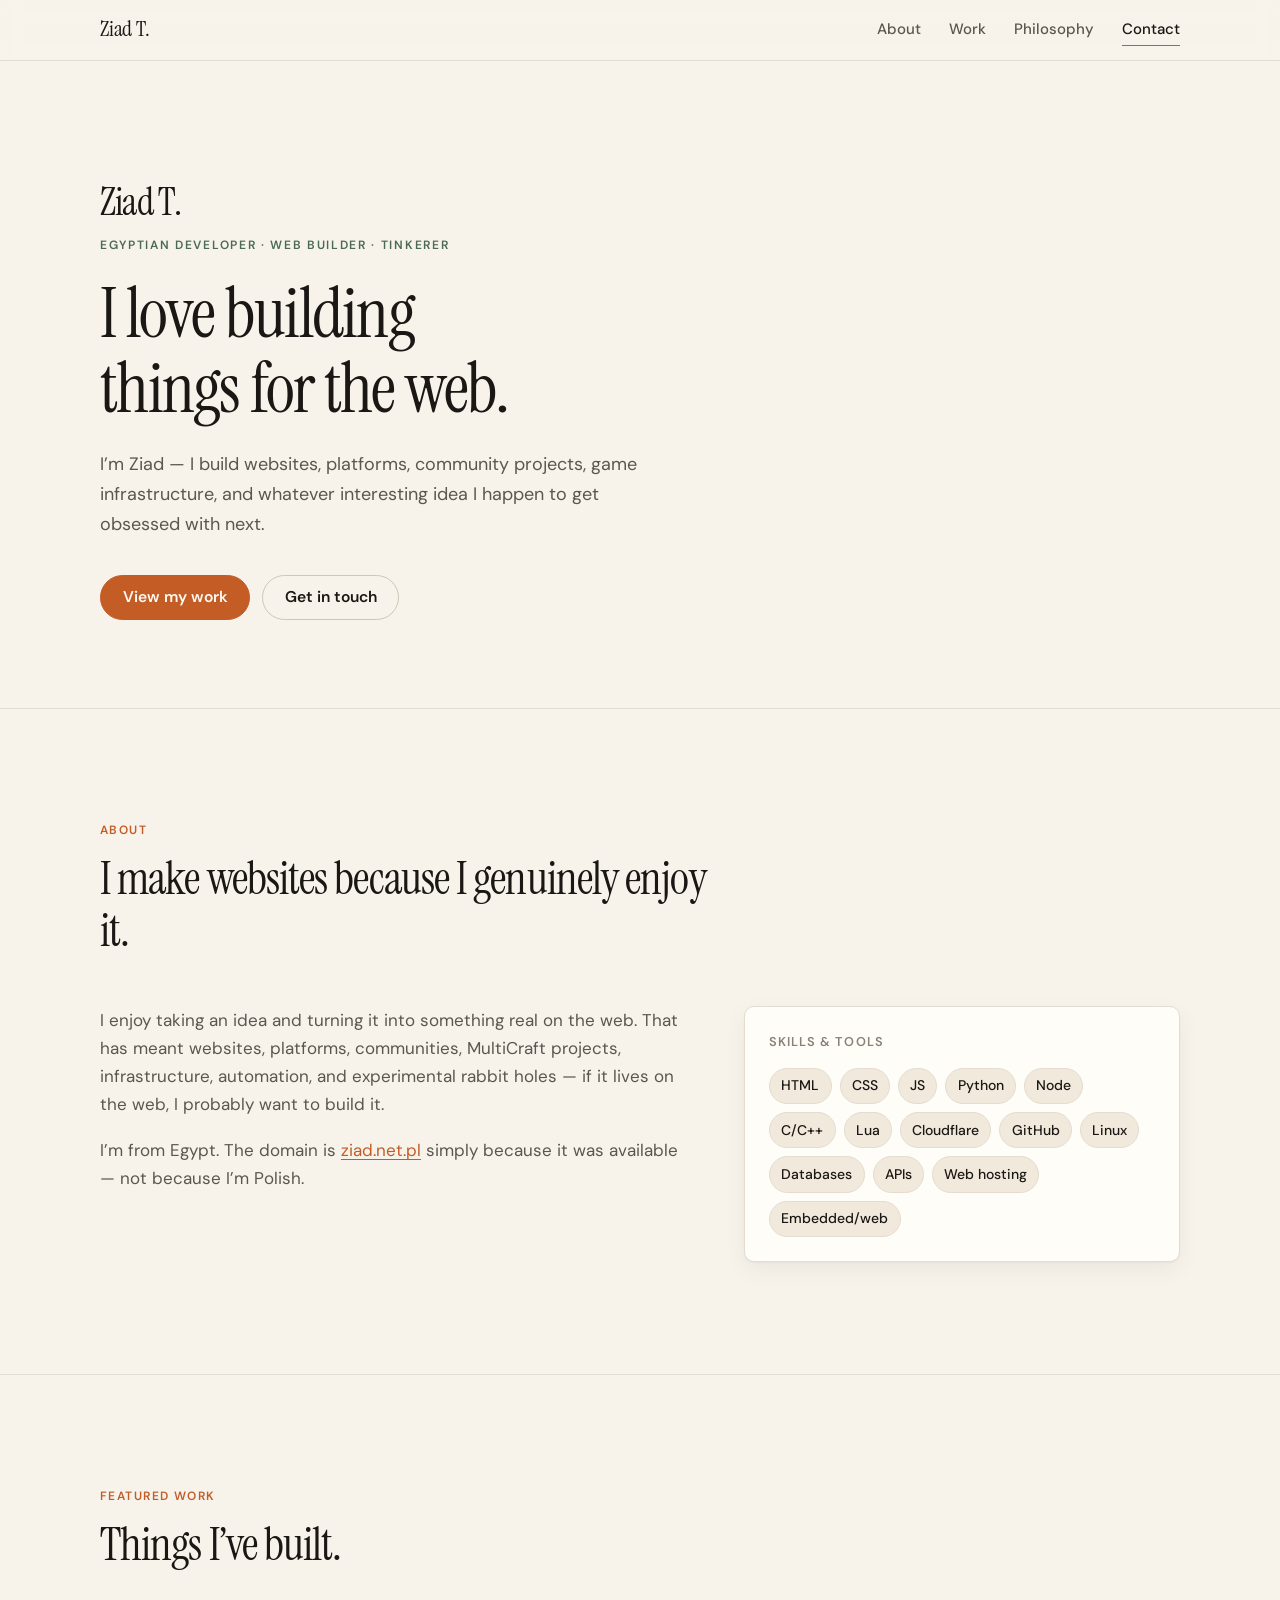
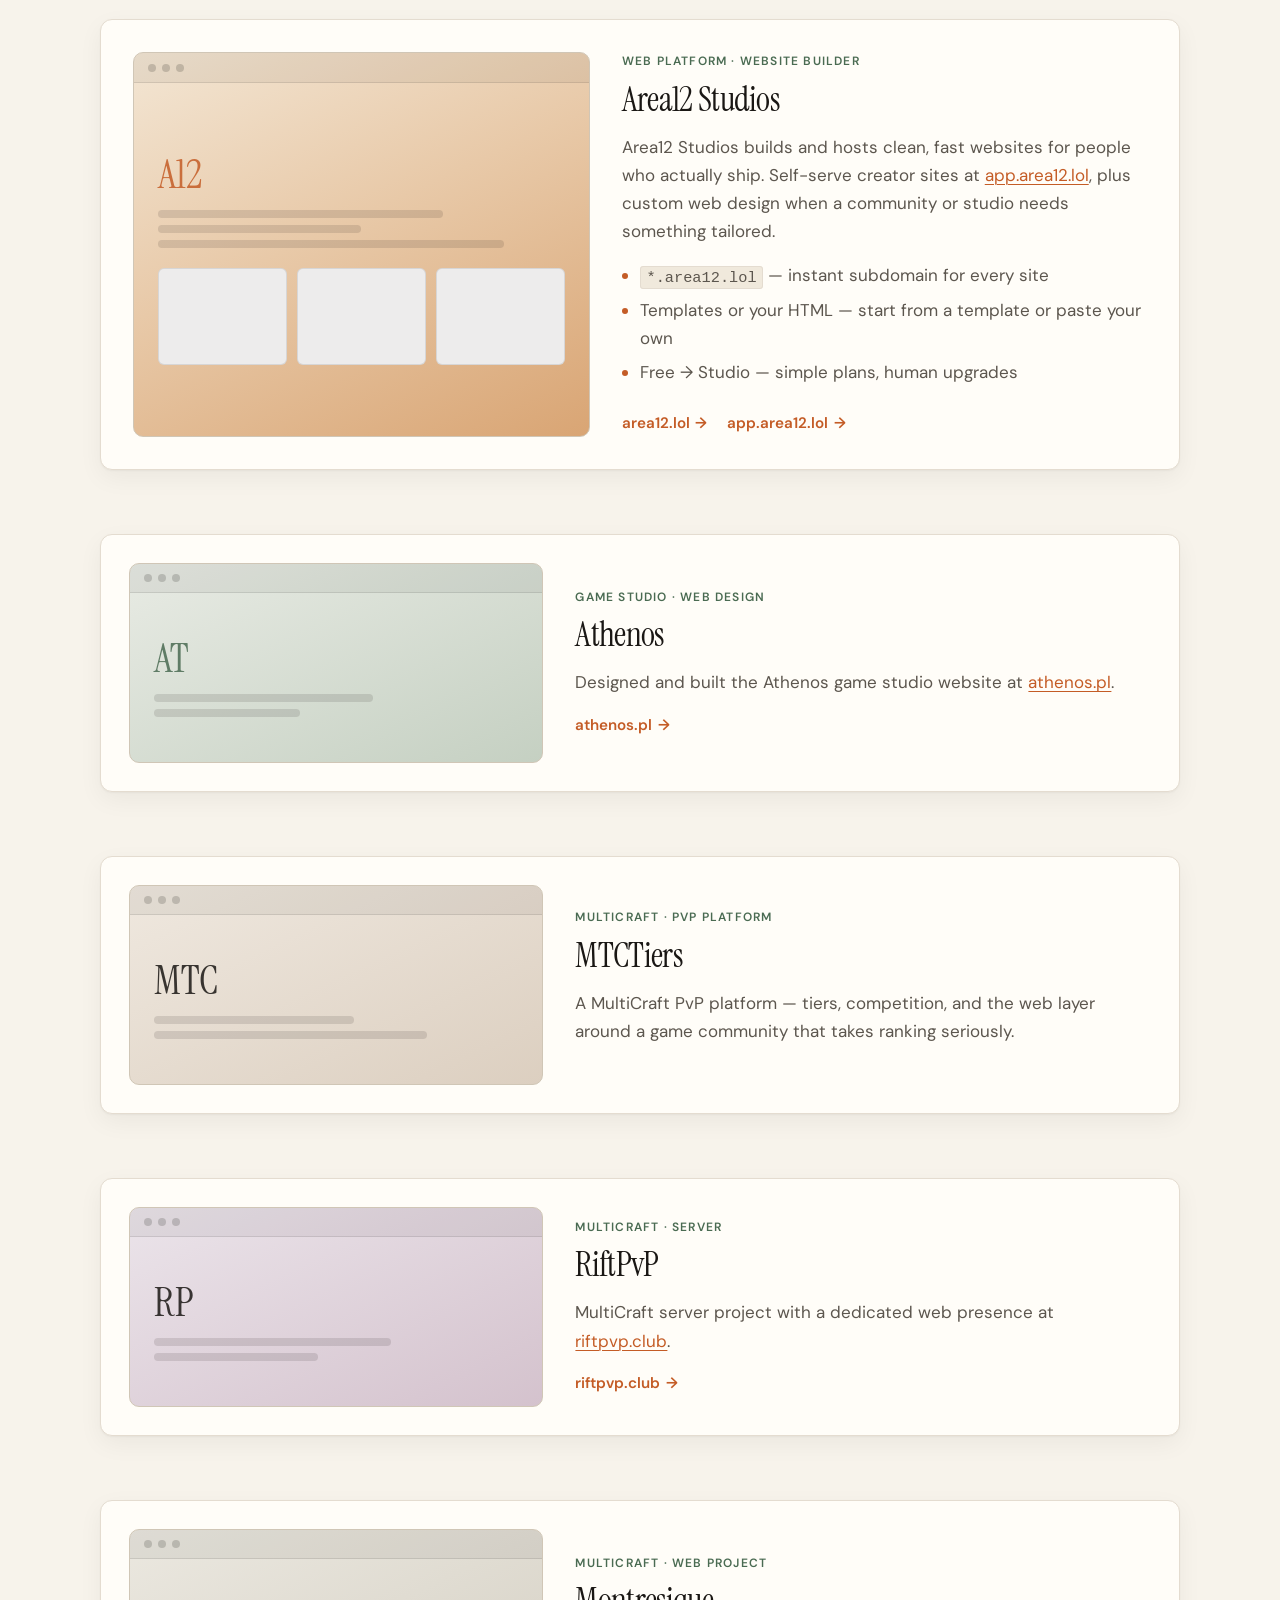
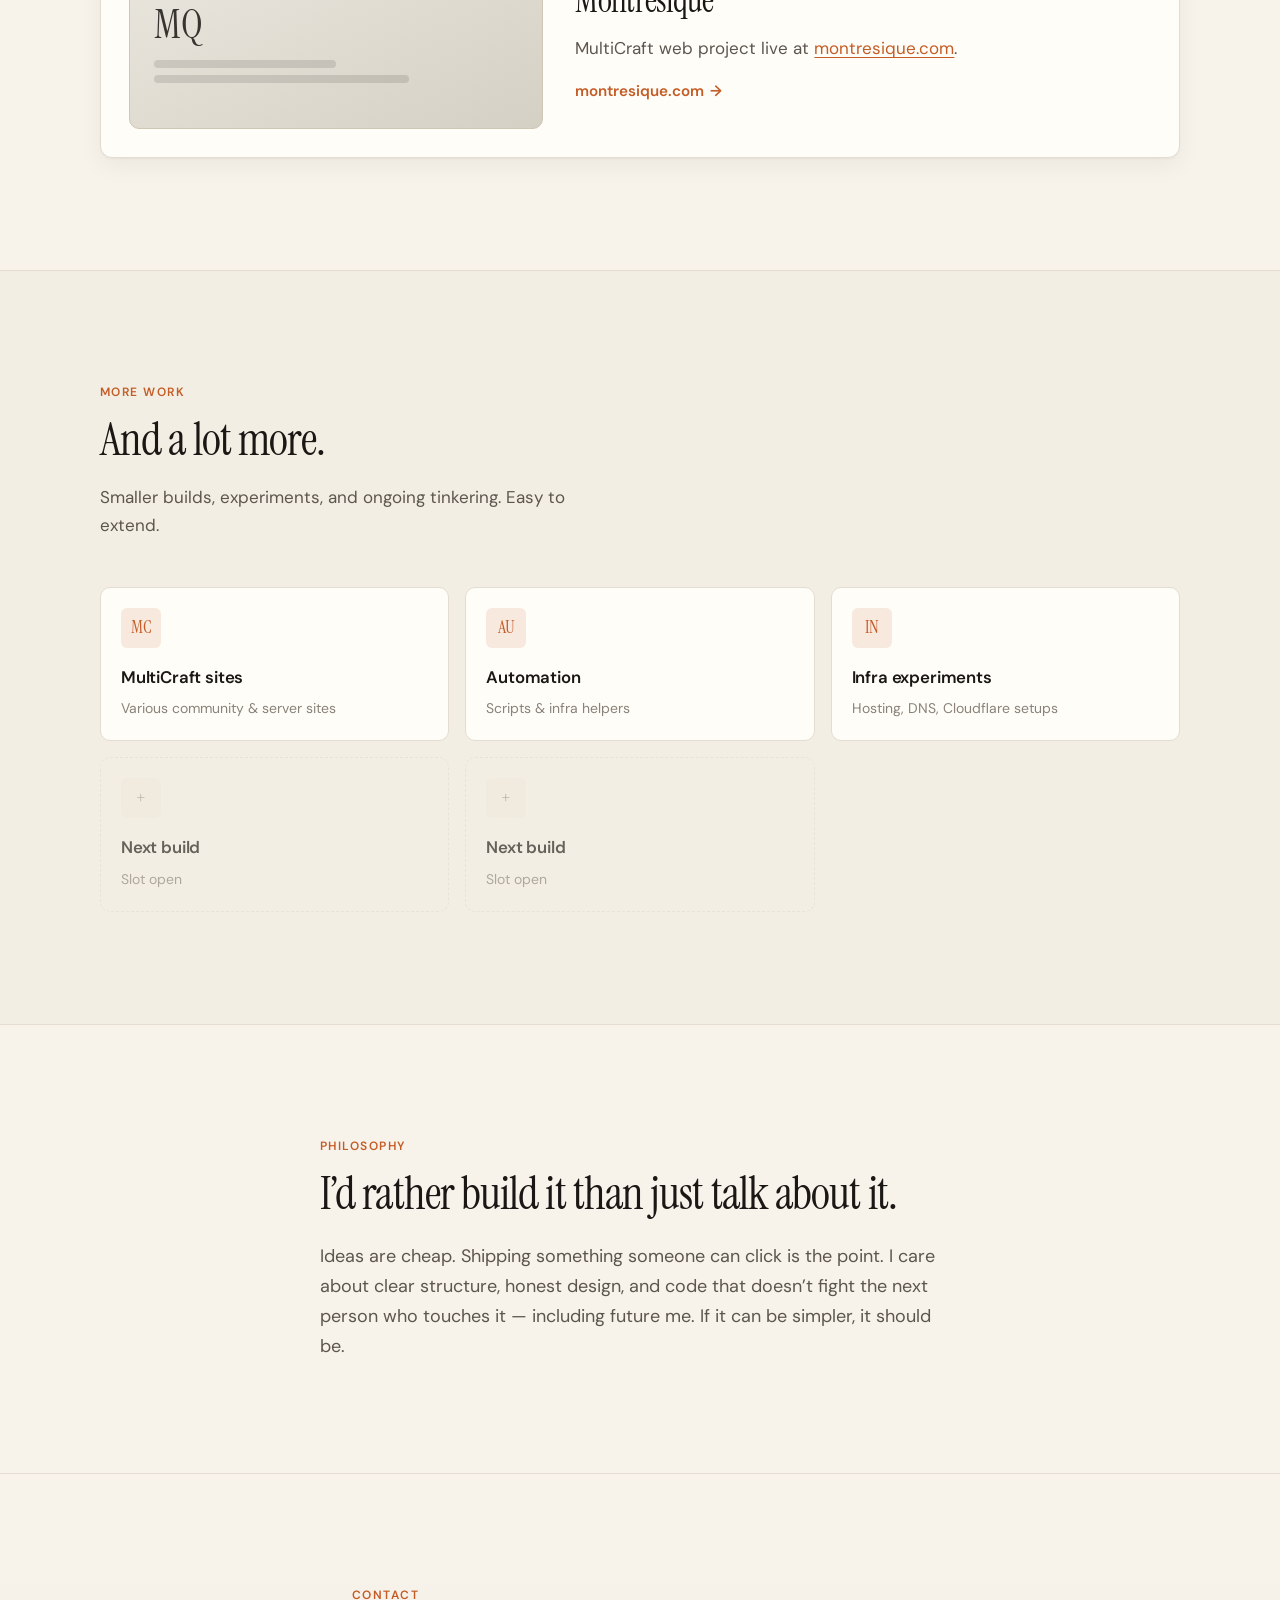
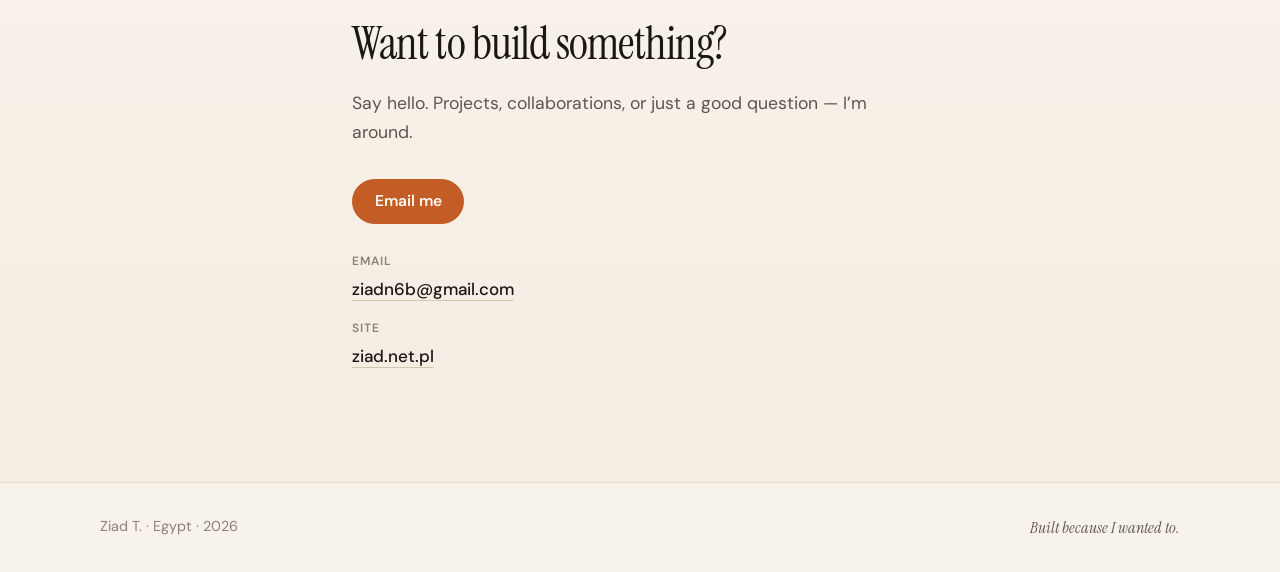
==== commit df1cf623: "Show Ziad T. in the hero and remove hi.new from more work." ====
--- a/index.html
+++ b/index.html
@@ -64,6 +64,7 @@
     <!-- HERO -->
     <section id="top" class="hero" aria-labelledby="hero-heading">
       <div class="container">
+        <p class="hero-name">Ziad T.</p>
         <p class="hero-label">Egyptian developer · Web builder · Tinkerer</p>
         <h1 id="hero-heading" class="hero-title">I love building things for the web.</h1>
         <p class="hero-lead">
@@ -294,11 +295,6 @@
           <p class="section-intro">Smaller builds, experiments, and ongoing tinkering. Easy to extend.</p>
         </div>
         <ul class="more-grid">
-          <li class="more-card" data-project="hinew">
-            <span class="more-initial" aria-hidden="true">hi</span>
-            <h3 class="more-title">hi.new</h3>
-            <p class="more-meta">Small web experiment</p>
-          </li>
           <li class="more-card" data-project="multicraft">
             <span class="more-initial" aria-hidden="true">MC</span>
             <h3 class="more-title">MultiCraft sites</h3>
--- a/styles.css
+++ b/styles.css
@@ -342,6 +342,16 @@
   border-bottom: 1px solid var(--border);
 }
 
+.hero-name {
+  margin: 0 0 0.75rem;
+  font-family: var(--font-serif);
+  font-size: clamp(1.75rem, 4vw, 2.35rem);
+  font-weight: 400;
+  line-height: 1.15;
+  color: var(--ink);
+  letter-spacing: -0.02em;
+}
+
 .hero-label {
   margin: 0 0 1.25rem;
   font-size: 0.75rem;
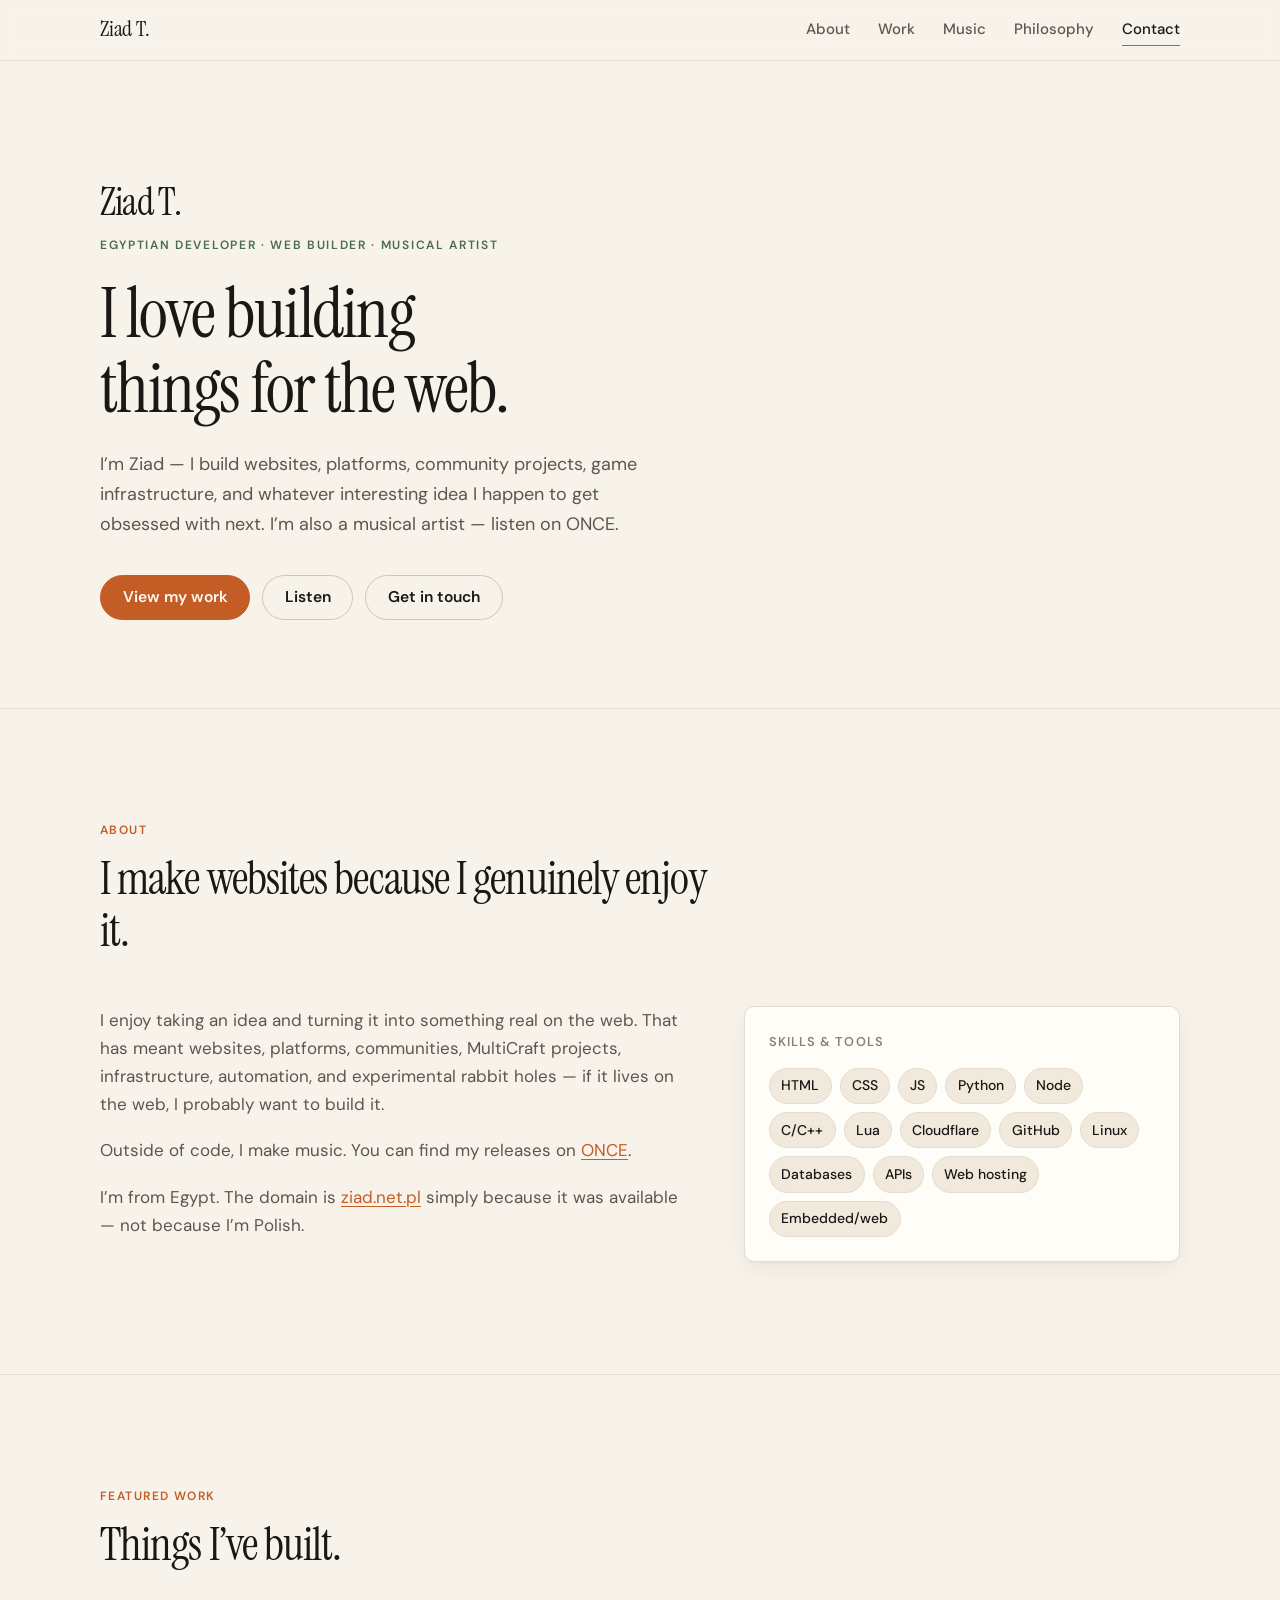
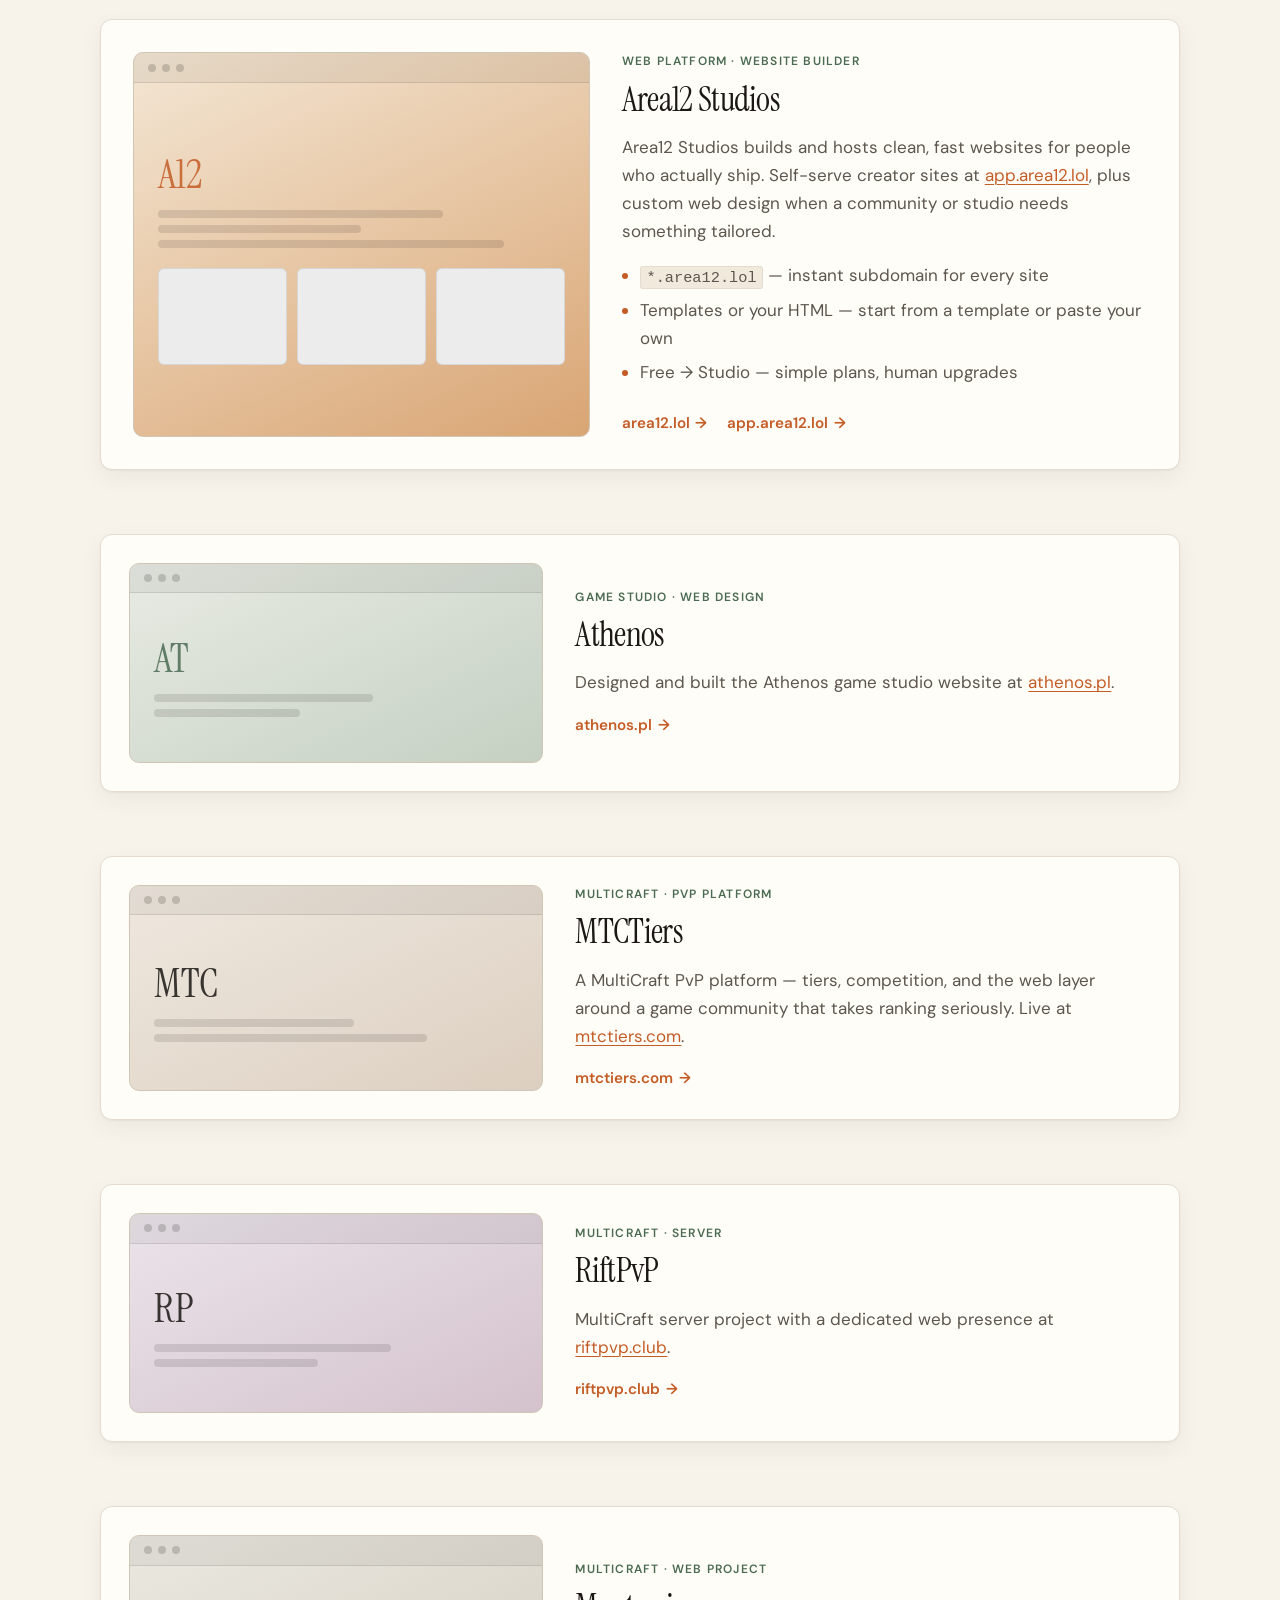
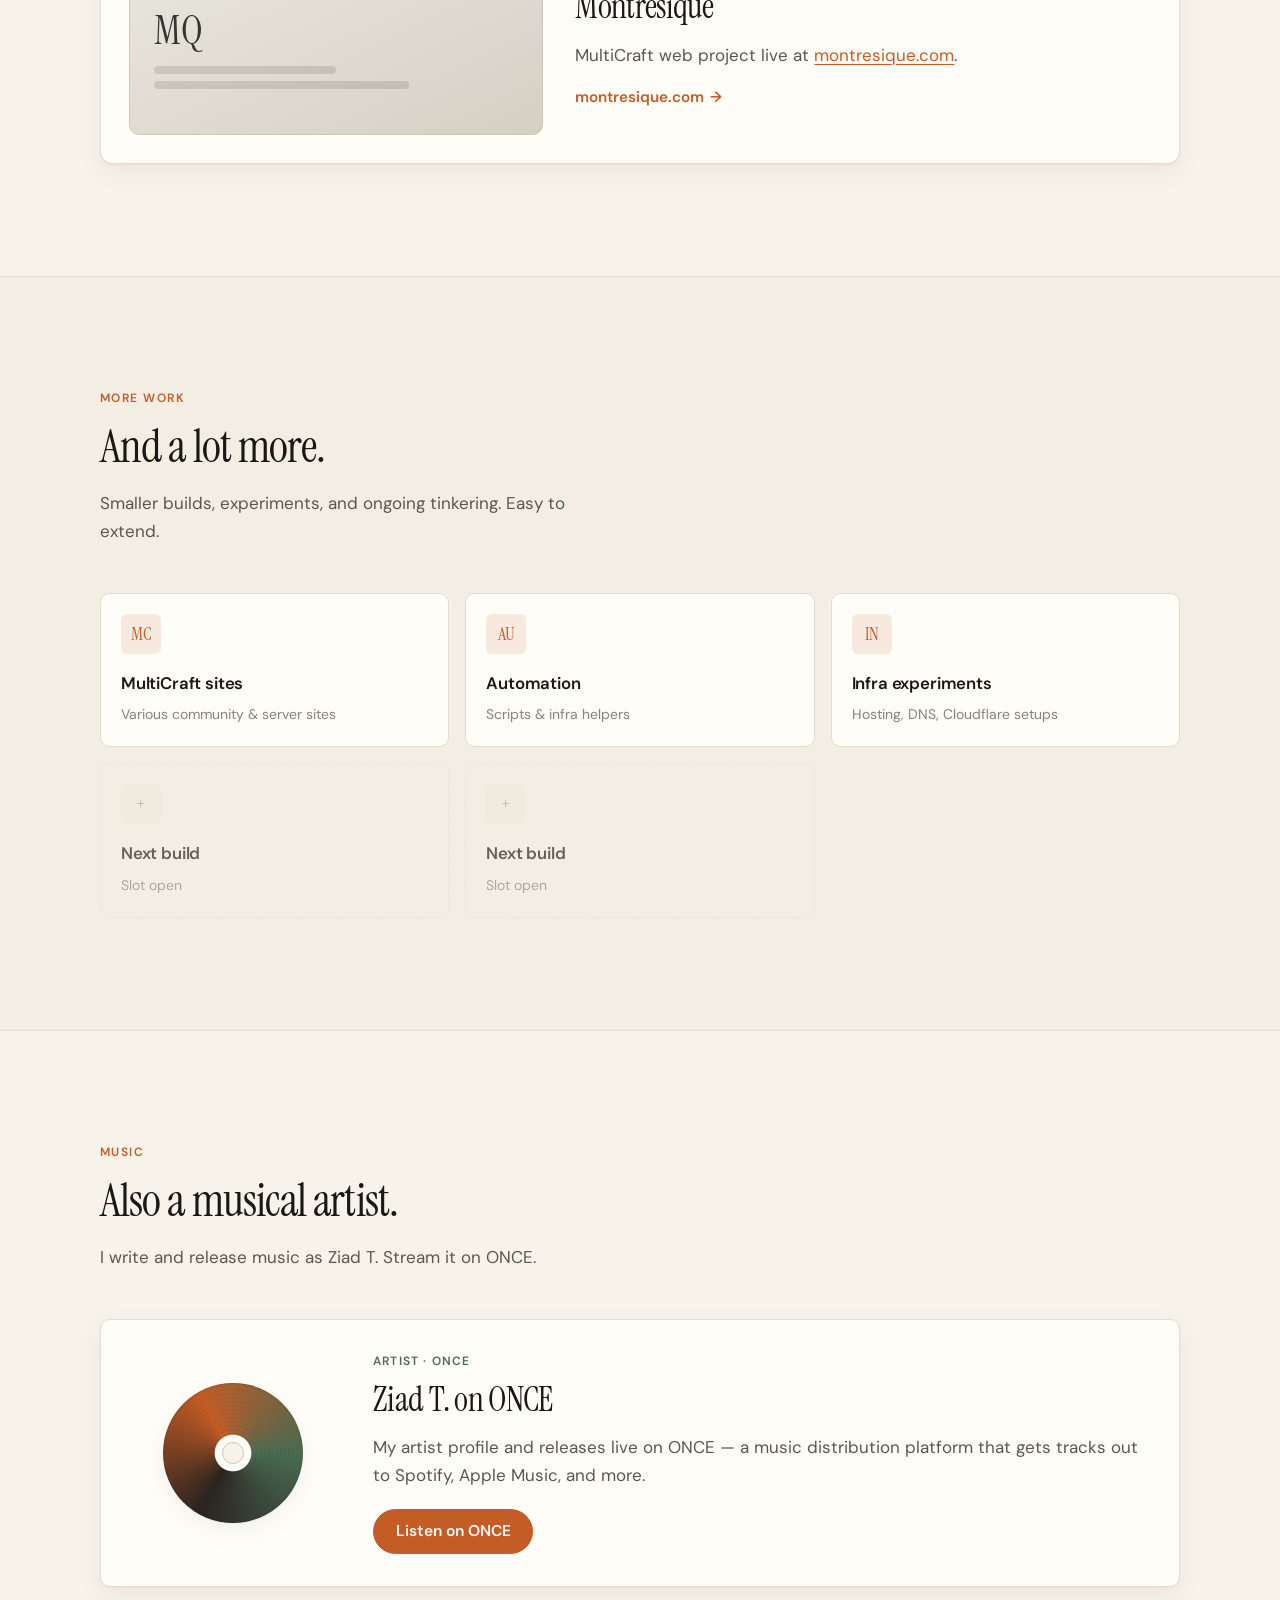
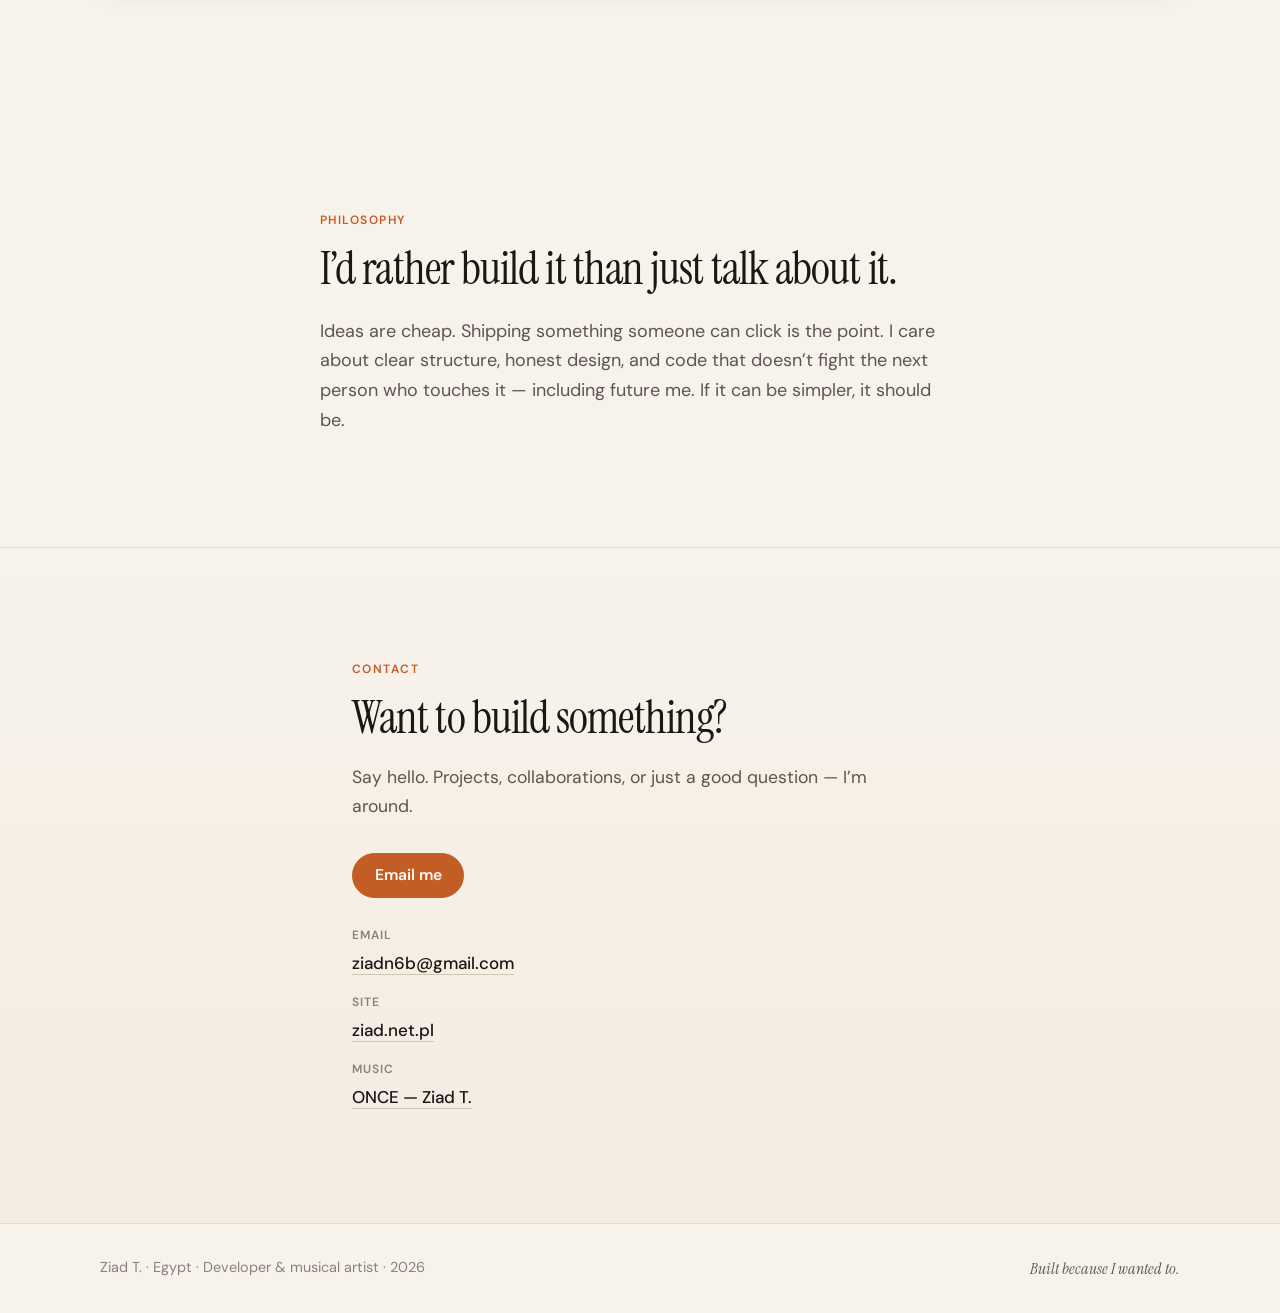
==== commit f84b7eff: "Add music section (ONCE) and link MTCTiers to mtctiers.com" ====
--- a/index.html
+++ b/index.html
@@ -3,8 +3,8 @@
 <head>
   <meta charset="UTF-8">
   <meta name="viewport" content="width=device-width, initial-scale=1.0">
-  <title>Ziad T. — Web Developer &amp; Builder</title>
-  <meta name="description" content="Egyptian web developer and builder. I love building things for the web — platforms, sites, and tools that feel clean and fast.">
+  <title>Ziad T. — Web Developer, Builder &amp; Musical Artist</title>
+  <meta name="description" content="Egyptian web developer, builder, and musical artist. I love building things for the web — and making music on the side.">
   <meta name="author" content="Ziad T.">
   <meta name="robots" content="index, follow">
   <link rel="canonical" href="https://ziad.net.pl/">
@@ -12,15 +12,15 @@
   <!-- Open Graph -->
   <meta property="og:type" content="website">
   <meta property="og:url" content="https://ziad.net.pl/">
-  <meta property="og:title" content="Ziad T. — Web Developer &amp; Builder">
-  <meta property="og:description" content="Egyptian web developer and builder. I love building things for the web — platforms, sites, and tools that feel clean and fast.">
+  <meta property="og:title" content="Ziad T. — Web Developer, Builder &amp; Musical Artist">
+  <meta property="og:description" content="Egyptian web developer, builder, and musical artist. I love building things for the web — and making music on the side.">
   <meta property="og:locale" content="en_US">
   <meta property="og:site_name" content="Ziad T.">
 
   <!-- Twitter -->
   <meta name="twitter:card" content="summary">
-  <meta name="twitter:title" content="Ziad T. — Web Developer &amp; Builder">
-  <meta name="twitter:description" content="Egyptian web developer and builder. I love building things for the web.">
+  <meta name="twitter:title" content="Ziad T. — Web Developer, Builder &amp; Musical Artist">
+  <meta name="twitter:description" content="Egyptian web developer, builder, and musical artist.">
 
   <link rel="icon" href="assets/favicon.svg" type="image/svg+xml">
   <link rel="apple-touch-icon" href="assets/favicon.svg">
@@ -41,6 +41,7 @@
         <ul class="nav-list">
           <li><a href="#about">About</a></li>
           <li><a href="#work">Work</a></li>
+          <li><a href="#music">Music</a></li>
           <li><a href="#philosophy">Philosophy</a></li>
           <li><a href="#contact">Contact</a></li>
         </ul>
@@ -54,6 +55,7 @@
       <ul>
         <li><a href="#about">About</a></li>
         <li><a href="#work">Work</a></li>
+        <li><a href="#music">Music</a></li>
         <li><a href="#philosophy">Philosophy</a></li>
         <li><a href="#contact">Contact</a></li>
       </ul>
@@ -65,14 +67,16 @@
     <section id="top" class="hero" aria-labelledby="hero-heading">
       <div class="container">
         <p class="hero-name">Ziad T.</p>
-        <p class="hero-label">Egyptian developer · Web builder · Tinkerer</p>
+        <p class="hero-label">Egyptian developer · Web builder · Musical artist</p>
         <h1 id="hero-heading" class="hero-title">I love building things for the web.</h1>
         <p class="hero-lead">
           I’m Ziad — I build websites, platforms, community projects, game infrastructure,
           and whatever interesting idea I happen to get obsessed with next.
+          I’m also a musical artist — listen on ONCE.
         </p>
         <div class="hero-actions">
           <a class="btn btn-primary" href="#work">View my work</a>
+          <a class="btn btn-ghost" href="#music">Listen</a>
           <a class="btn btn-ghost" href="#contact">Get in touch</a>
         </div>
       </div>
@@ -92,6 +96,10 @@
               That has meant websites, platforms, communities, MultiCraft projects,
               infrastructure, automation, and experimental rabbit holes — if it lives
               on the web, I probably want to build it.
+            </p>
+            <p>
+              Outside of code, I make music. You can find my releases on
+              <a href="https://once.app/u/1d13454b-e098-41f7-97ac-60f2f4747c22" rel="noopener noreferrer" target="_blank">ONCE</a>.
             </p>
             <p>
               I’m from Egypt. The domain is <a href="https://ziad.net.pl">ziad.net.pl</a>
@@ -220,8 +228,12 @@
               <h3 class="project-title">MTCTiers</h3>
               <p class="project-desc">
                 A MultiCraft PvP platform — tiers, competition, and the web layer
-                around a game community that takes ranking seriously.
+                around a game community that takes ranking seriously. Live at
+                <a href="https://mtctiers.com" rel="noopener noreferrer" target="_blank">mtctiers.com</a>.
               </p>
+              <div class="project-links">
+                <a class="text-link" href="https://mtctiers.com" rel="noopener noreferrer" target="_blank">mtctiers.com <span aria-hidden="true">→</span></a>
+              </div>
             </div>
           </article>
 
@@ -324,6 +336,36 @@
       </div>
     </section>
 
+
+    <!-- MUSIC -->
+    <section id="music" class="section music" aria-labelledby="music-heading">
+      <div class="container">
+        <div class="section-header">
+          <p class="eyebrow">Music</p>
+          <h2 id="music-heading">Also a musical artist.</h2>
+          <p class="section-intro">I write and release music as Ziad T. Stream it on ONCE.</p>
+        </div>
+        <article class="music-card">
+          <div class="music-visual" aria-hidden="true">
+            <div class="music-disc">
+              <span class="music-disc-hole"></span>
+            </div>
+          </div>
+          <div class="music-body">
+            <p class="project-meta">Artist · ONCE</p>
+            <h3 class="project-title">Ziad T. on ONCE</h3>
+            <p class="project-desc">
+              My artist profile and releases live on ONCE — a music distribution platform
+              that gets tracks out to Spotify, Apple Music, and more.
+            </p>
+            <div class="project-links">
+              <a class="btn btn-primary" href="https://once.app/u/1d13454b-e098-41f7-97ac-60f2f4747c22" rel="noopener noreferrer" target="_blank">Listen on ONCE</a>
+            </div>
+          </div>
+        </article>
+      </div>
+    </section>
+
     <!-- PHILOSOPHY -->
     <section id="philosophy" class="section philosophy" aria-labelledby="philosophy-heading">
       <div class="container philosophy-inner">
@@ -358,6 +400,10 @@
               <dt>Site</dt>
               <dd><a href="https://ziad.net.pl">ziad.net.pl</a></dd>
             </div>
+            <div>
+              <dt>Music</dt>
+              <dd><a href="https://once.app/u/1d13454b-e098-41f7-97ac-60f2f4747c22" rel="noopener noreferrer" target="_blank">ONCE — Ziad T.</a></dd>
+            </div>
           </dl>
         </div>
       </div>
@@ -366,7 +412,7 @@
 
   <footer class="site-footer" role="contentinfo">
     <div class="container footer-inner">
-      <p class="footer-cred">Ziad T. · Egypt · 2026</p>
+      <p class="footer-cred">Ziad T. · Egypt · Developer &amp; musical artist · 2026</p>
       <p class="footer-note">Built because I wanted to.</p>
     </div>
   </footer>
--- a/styles.css
+++ b/styles.css
@@ -854,3 +854,61 @@
   margin-top: 0.2rem;
   background: var(--accent);
 }
+
+
+/* ---- Music ---- */
+.music-card {
+  display: grid;
+  grid-template-columns: minmax(0, 200px) 1fr;
+  gap: clamp(1.5rem, 4vw, 2.5rem);
+  align-items: center;
+  background: var(--bg-card);
+  border: 1px solid var(--border);
+  border-radius: var(--radius);
+  padding: clamp(1.25rem, 3vw, 2rem);
+  box-shadow: var(--shadow);
+}
+
+@media (max-width: 640px) {
+  .music-card {
+    grid-template-columns: 1fr;
+    text-align: center;
+  }
+  .music-visual { justify-self: center; }
+  .music-body .project-links { justify-content: center; }
+}
+
+.music-visual {
+  display: flex;
+  align-items: center;
+  justify-content: center;
+}
+
+.music-disc {
+  width: 140px;
+  height: 140px;
+  border-radius: 50%;
+  background:
+    radial-gradient(circle at 50% 50%, var(--bg-card) 0 18%, transparent 19%),
+    repeating-radial-gradient(circle at 50% 50%,
+      transparent 0 3px,
+      rgba(26, 23, 20, 0.06) 3px 4px),
+    conic-gradient(from 210deg, #2a2420, #c45c26, #4a6b52, #2a2420);
+  box-shadow: inset 0 0 0 1px rgba(26, 23, 20, 0.15), var(--shadow);
+  position: relative;
+}
+
+.music-disc-hole {
+  position: absolute;
+  inset: 42%;
+  border-radius: 50%;
+  background: var(--bg);
+  border: 1px solid var(--border-strong);
+}
+
+.music-body .project-links {
+  margin-top: 1.25rem;
+  display: flex;
+  flex-wrap: wrap;
+  gap: 0.75rem;
+}
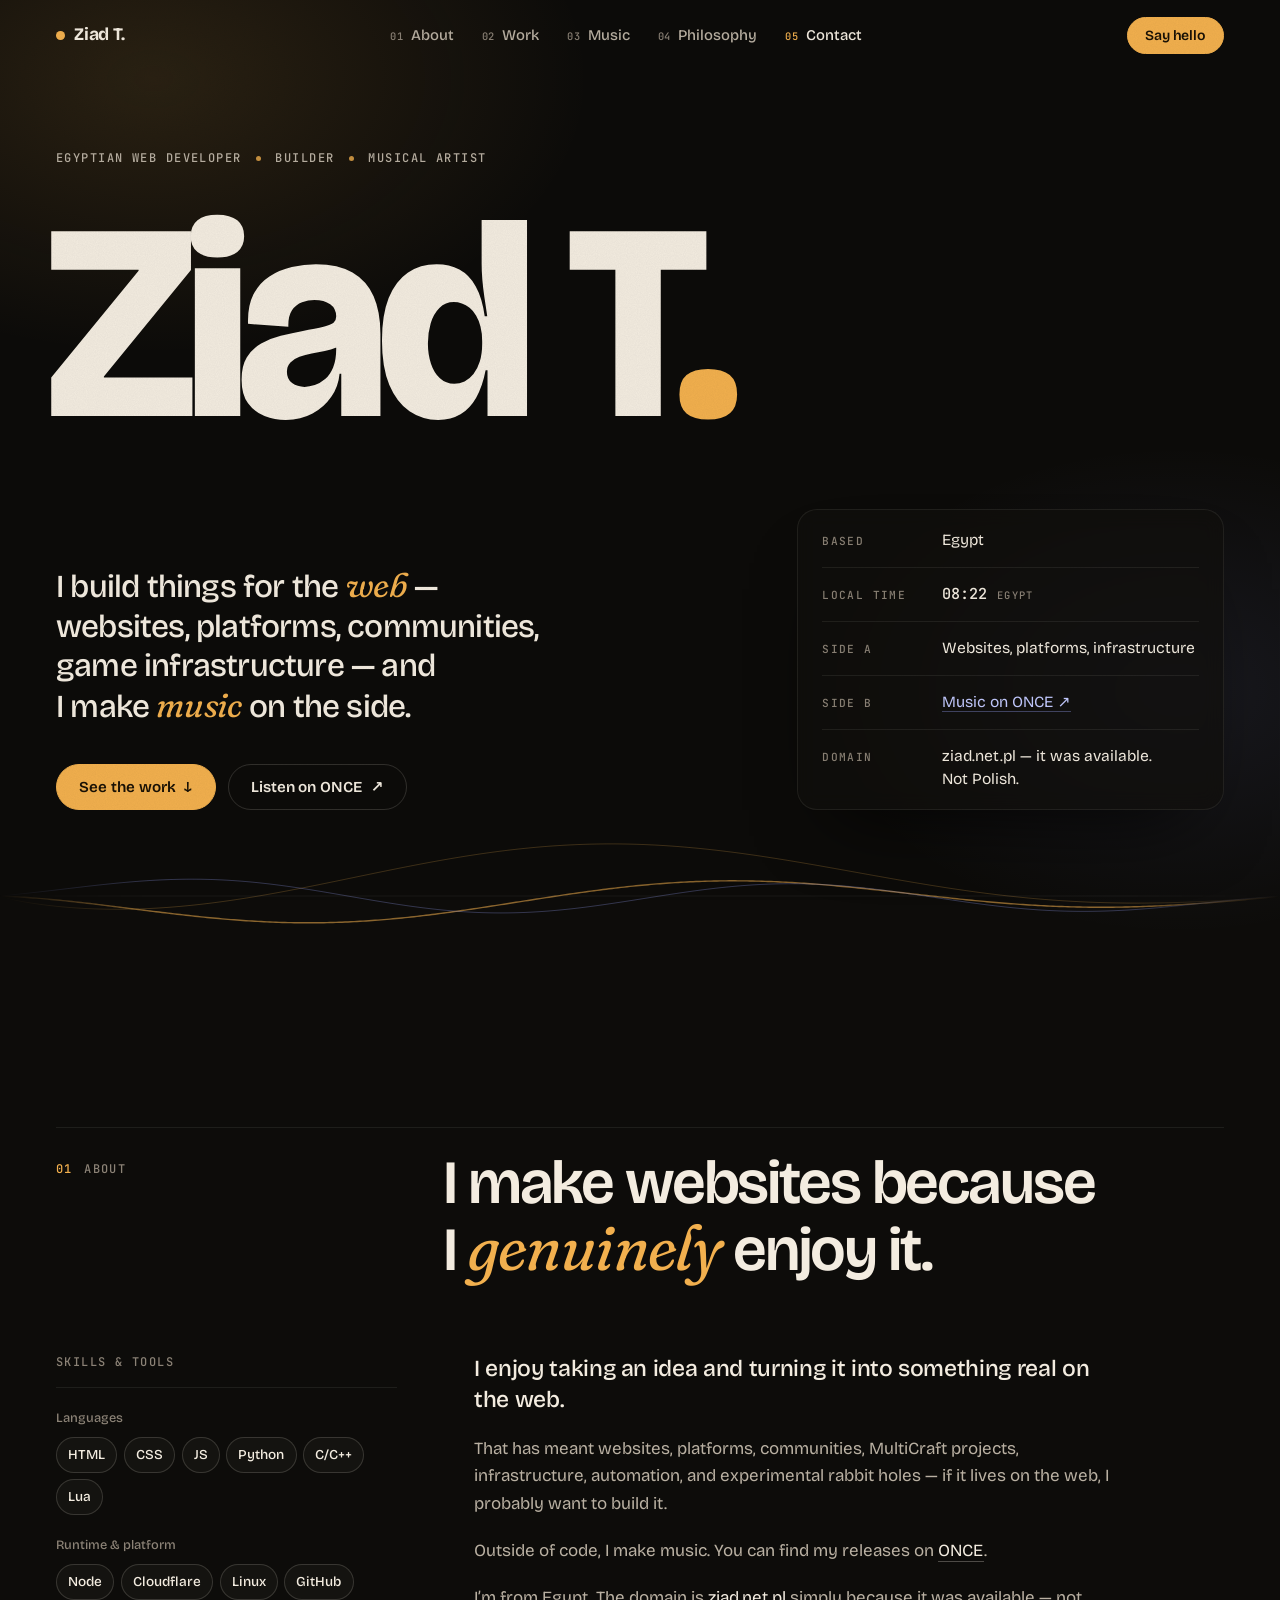
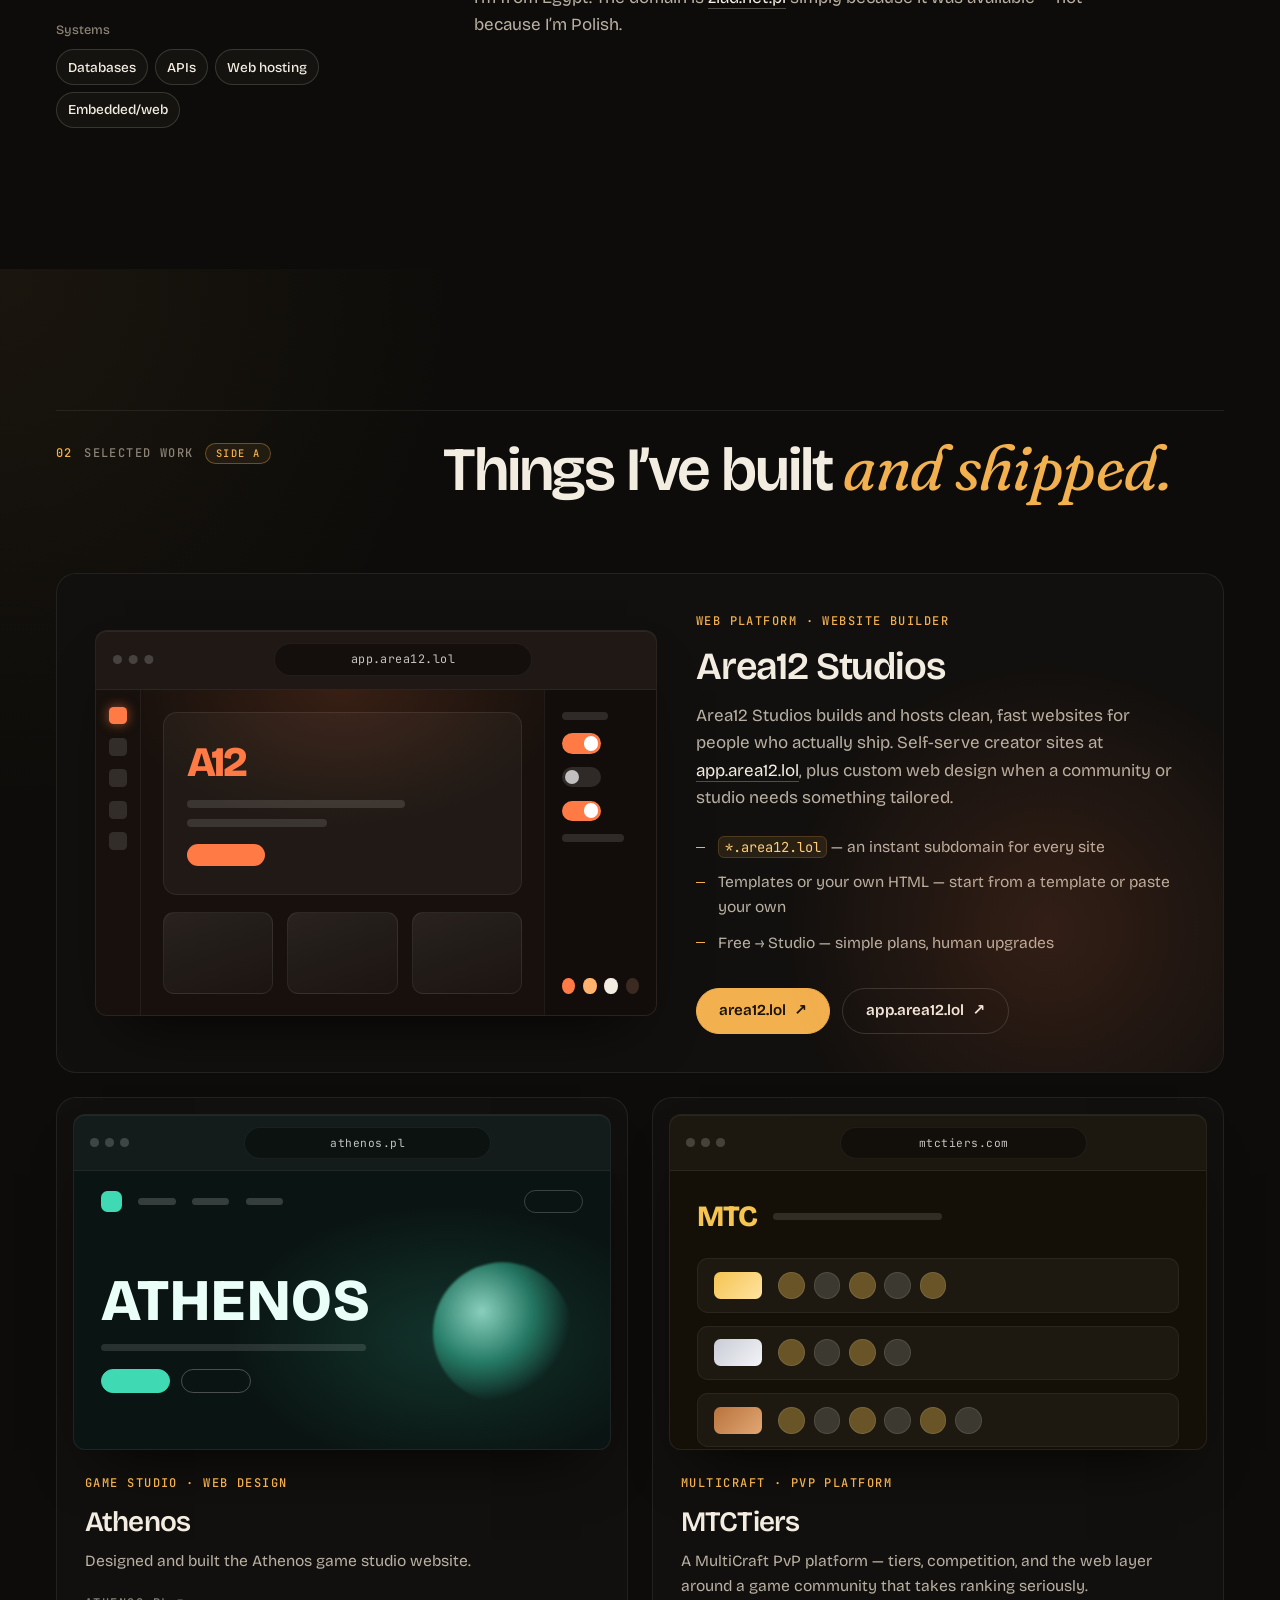
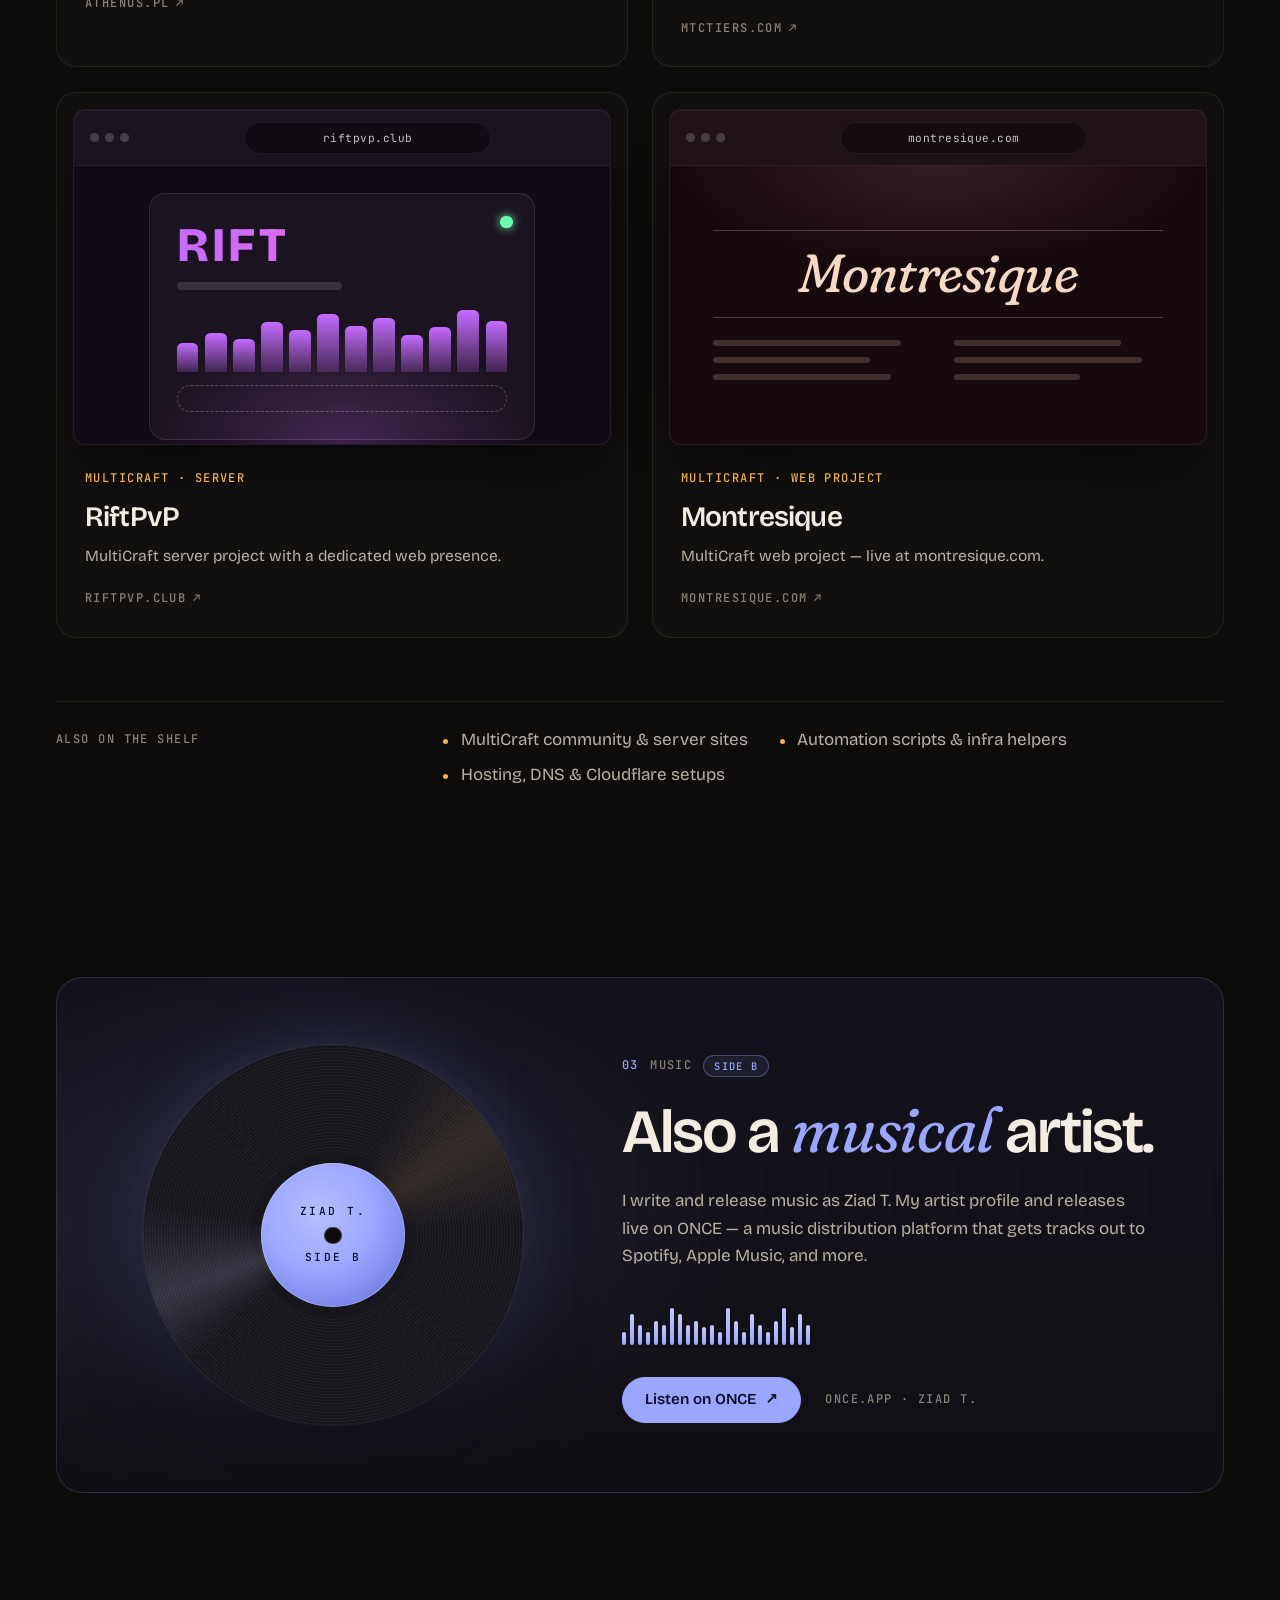
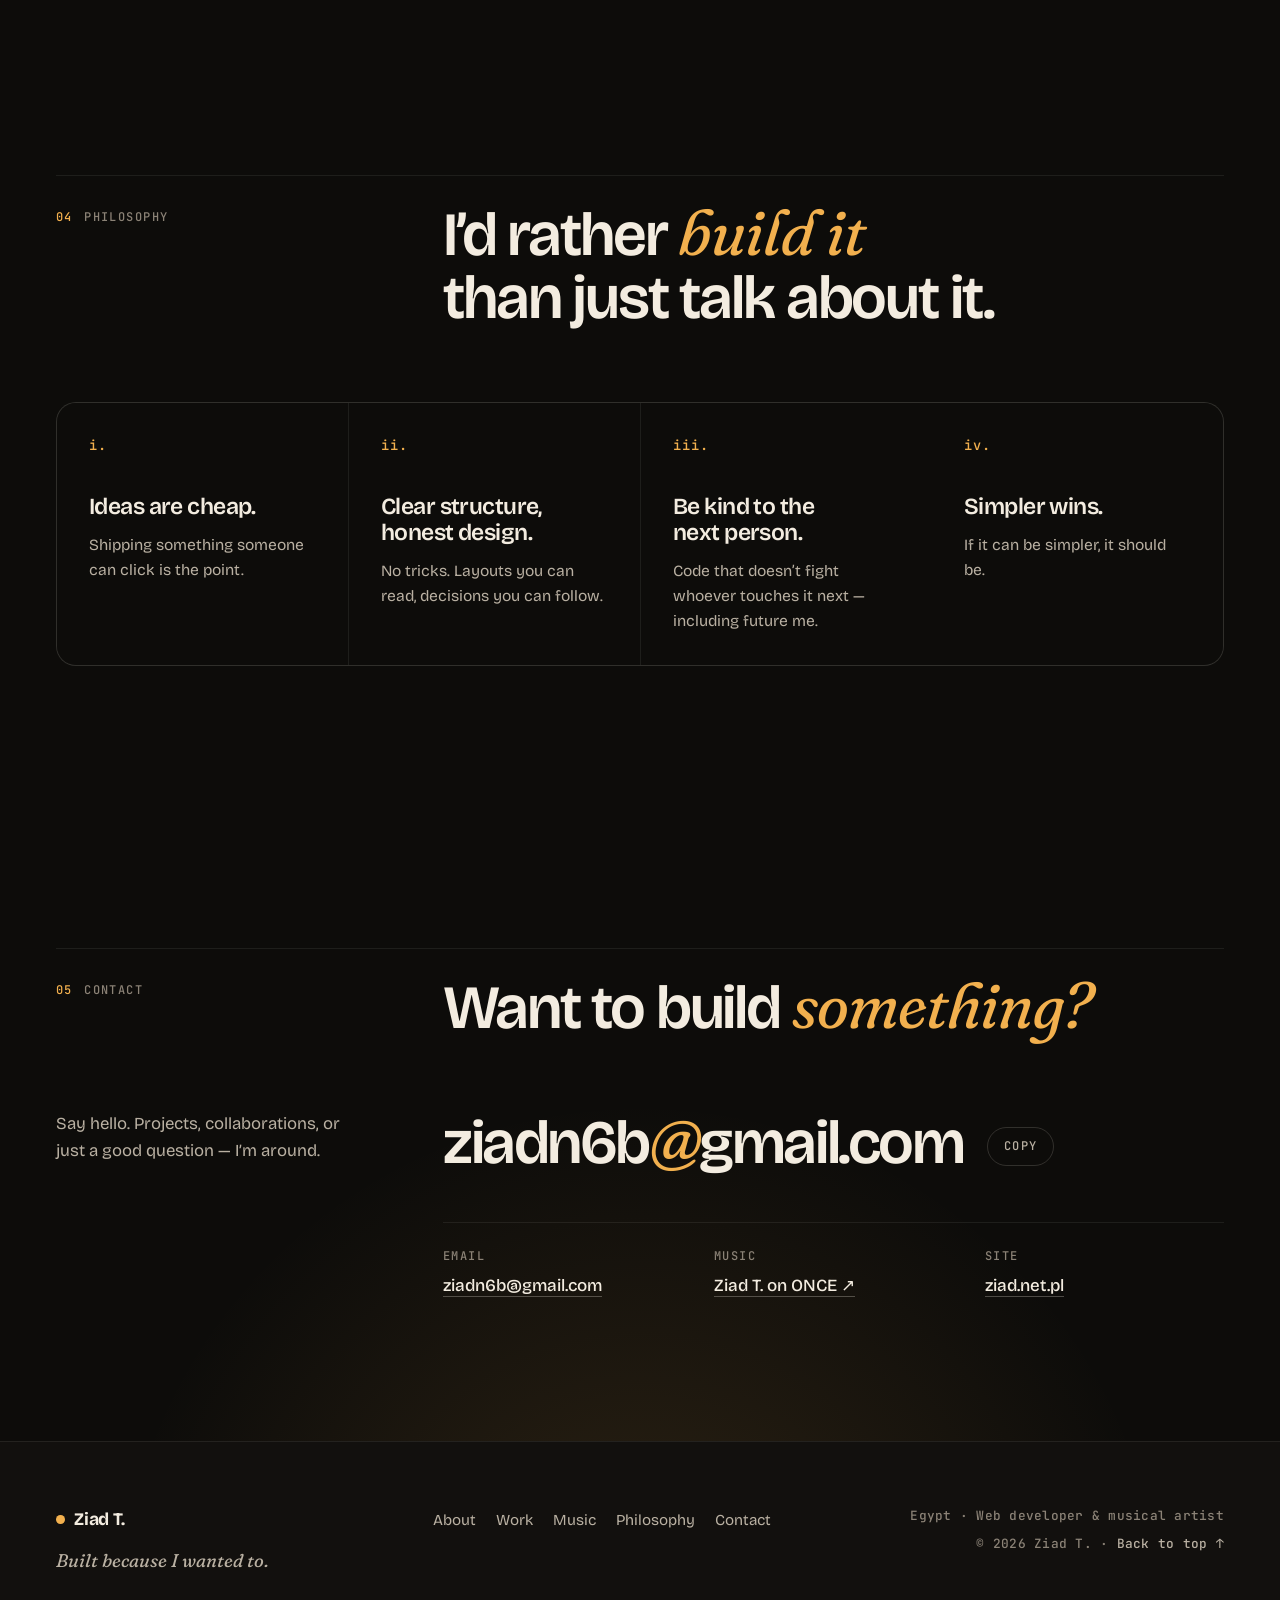
==== commit 099a23f5: "feat: redesign portfolio with 'Side A / Side B' art direction Complete visual and UX redesign of the" ====
--- a/index.html
+++ b/index.html
@@ -1,12 +1,14 @@
 <!DOCTYPE html>
-<html lang="en">
+<html lang="en" class="no-js">
 <head>
   <meta charset="UTF-8">
-  <meta name="viewport" content="width=device-width, initial-scale=1.0">
+  <meta name="viewport" content="width=device-width, initial-scale=1.0, viewport-fit=cover">
   <title>Ziad T. — Web Developer, Builder &amp; Musical Artist</title>
   <meta name="description" content="Egyptian web developer, builder, and musical artist. I love building things for the web — and making music on the side.">
   <meta name="author" content="Ziad T.">
   <meta name="robots" content="index, follow">
+  <meta name="theme-color" content="#0d0c0a">
+  <meta name="color-scheme" content="dark">
   <link rel="canonical" href="https://ziad.net.pl/">
 
   <!-- Open Graph -->
@@ -14,31 +16,507 @@
   <meta property="og:url" content="https://ziad.net.pl/">
   <meta property="og:title" content="Ziad T. — Web Developer, Builder &amp; Musical Artist">
   <meta property="og:description" content="Egyptian web developer, builder, and musical artist. I love building things for the web — and making music on the side.">
+  <meta property="og:image" content="https://ziad.net.pl/assets/og.png">
+  <meta property="og:image:width" content="1200">
+  <meta property="og:image:height" content="630">
+  <meta property="og:image:alt" content="Ziad T. — I build things for the web and make music on the side.">
   <meta property="og:locale" content="en_US">
   <meta property="og:site_name" content="Ziad T.">
 
   <!-- Twitter -->
-  <meta name="twitter:card" content="summary">
+  <meta name="twitter:card" content="summary_large_image">
   <meta name="twitter:title" content="Ziad T. — Web Developer, Builder &amp; Musical Artist">
   <meta name="twitter:description" content="Egyptian web developer, builder, and musical artist.">
+  <meta name="twitter:image" content="https://ziad.net.pl/assets/og.png">
 
   <link rel="icon" href="assets/favicon.svg" type="image/svg+xml">
-  <link rel="apple-touch-icon" href="assets/favicon.svg">
+  <link rel="apple-touch-icon" href="assets/apple-touch-icon.png">
 
   <link rel="preconnect" href="https://fonts.googleapis.com">
   <link rel="preconnect" href="https://fonts.gstatic.com" crossorigin>
-  <link href="https://fonts.googleapis.com/css2?family=DM+Sans:ital,opsz,wght@0,9..40,400;0,9..40,500;0,9..40,600;0,9..40,700;1,9..40,400&family=Instrument+Serif:ital@0;1&display=swap" rel="stylesheet">
+  <link href="https://fonts.googleapis.com/css2?family=Bricolage+Grotesque:opsz,wght@12..96,300..800&family=Fraunces:ital,opsz,wght,SOFT,WONK@1,9..144,300..700,0..100,0..1&family=JetBrains+Mono:wght@400;500&display=swap" rel="stylesheet">
 
   <link rel="stylesheet" href="styles.css">
+
+  <script type="application/ld+json">
+  {
+    "@context": "https://schema.org",
+    "@type": "Person",
+    "name": "Ziad T.",
+    "url": "https://ziad.net.pl/",
+    "email": "mailto:ziadn6b@gmail.com",
+    "jobTitle": "Web developer",
+    "nationality": { "@type": "Country", "name": "Egypt" },
+    "knowsAbout": ["Web development", "Web platforms", "Infrastructure", "Music"],
+    "sameAs": ["https://once.app/u/1d13454b-e098-41f7-97ac-60f2f4747c22"]
+  }
+  </script>
+  <script>document.documentElement.classList.replace("no-js", "js");</script>
 </head>
 <body>
   <a class="skip-link" href="#main">Skip to content</a>
-
-  <header class="site-header" role="banner">
-    <div class="container header-inner">
-      <a class="logo" href="#top" aria-label="Ziad T. — home">Ziad T.</a>
+  <div class="grain" aria-hidden="true"></div>
+
+  <header class="site-header" id="top">
+    <div class="wrap header-inner">
+      <a class="brand" href="#top" aria-label="Ziad T. — back to top">
+        <span class="brand-dot" aria-hidden="true"></span>
+        <span class="brand-name">Ziad T.</span>
+      </a>
+
       <nav class="nav" aria-label="Primary">
         <ul class="nav-list">
+          <li><a href="#about"><span class="nav-num" aria-hidden="true">01</span>About</a></li>
+          <li><a href="#work"><span class="nav-num" aria-hidden="true">02</span>Work</a></li>
+          <li><a href="#music"><span class="nav-num" aria-hidden="true">03</span>Music</a></li>
+          <li><a href="#philosophy"><span class="nav-num" aria-hidden="true">04</span>Philosophy</a></li>
+          <li><a href="#contact"><span class="nav-num" aria-hidden="true">05</span>Contact</a></li>
+        </ul>
+      </nav>
+
+      <div class="header-actions">
+        <a class="btn btn-primary btn-sm header-cta" href="mailto:ziadn6b@gmail.com">Say hello</a>
+        <button class="nav-toggle" type="button" aria-expanded="false" aria-controls="menu" aria-label="Open menu">
+          <span class="nav-toggle-bar" aria-hidden="true"></span>
+          <span class="nav-toggle-bar" aria-hidden="true"></span>
+        </button>
+      </div>
+    </div>
+  </header>
+
+  <div id="menu" class="menu" hidden>
+    <nav class="menu-nav" aria-label="Mobile">
+      <ol class="menu-list">
+        <li><a href="#about"><span class="menu-num" aria-hidden="true">01</span>About</a></li>
+        <li><a href="#work"><span class="menu-num" aria-hidden="true">02</span>Work</a></li>
+        <li><a href="#music"><span class="menu-num" aria-hidden="true">03</span>Music</a></li>
+        <li><a href="#philosophy"><span class="menu-num" aria-hidden="true">04</span>Philosophy</a></li>
+        <li><a href="#contact"><span class="menu-num" aria-hidden="true">05</span>Contact</a></li>
+      </ol>
+    </nav>
+    <div class="menu-foot">
+      <a href="mailto:ziadn6b@gmail.com">ziadn6b@gmail.com</a>
+      <a href="https://once.app/u/1d13454b-e098-41f7-97ac-60f2f4747c22" rel="noopener noreferrer" target="_blank">Ziad T. on ONCE <span aria-hidden="true">↗</span></a>
+    </div>
+  </div>
+
+  <main id="main">
+    <!-- ================= HERO ================= -->
+    <section class="hero" aria-labelledby="hero-name">
+      <div class="wrap hero-inner">
+        <p class="hero-kicker mono">
+          <span>Egyptian web developer</span>
+          <span>Builder</span>
+          <span>Musical artist</span>
+        </p>
+
+        <h1 id="hero-name" class="hero-name">Ziad&nbsp;T<span class="hero-dot">.</span></h1>
+
+        <div class="hero-grid">
+          <div class="hero-statement">
+            <p class="hero-lead">
+              I build things for the <em>web</em> — websites, platforms, communities,
+              game infrastructure — and I make <em>music</em> on the side.
+            </p>
+            <div class="hero-actions">
+              <a class="btn btn-primary" href="#work">See the work <span class="btn-arrow" aria-hidden="true">↓</span></a>
+              <a class="btn btn-ghost" href="https://once.app/u/1d13454b-e098-41f7-97ac-60f2f4747c22" rel="noopener noreferrer" target="_blank">Listen on ONCE <span class="btn-arrow" aria-hidden="true">↗</span></a>
+            </div>
+          </div>
+
+          <dl class="hero-card" aria-label="Quick facts">
+            <div class="hero-card-row">
+              <dt>Based</dt>
+              <dd>Egypt</dd>
+            </div>
+            <div class="hero-card-row">
+              <dt>Local time</dt>
+              <dd><time class="clock" data-clock datetime="">--:--</time> <span class="clock-zone mono">Egypt</span></dd>
+            </div>
+            <div class="hero-card-row">
+              <dt>Side A</dt>
+              <dd>Websites, platforms, infrastructure</dd>
+            </div>
+            <div class="hero-card-row">
+              <dt>Side B</dt>
+              <dd><a href="https://once.app/u/1d13454b-e098-41f7-97ac-60f2f4747c22" rel="noopener noreferrer" target="_blank">Music on ONCE <span aria-hidden="true">↗</span></a></dd>
+            </div>
+            <div class="hero-card-row">
+              <dt>Domain</dt>
+              <dd>ziad.net.pl — it was available. <span class="nowrap">Not Polish.</span></dd>
+            </div>
+          </dl>
+        </div>
+      </div>
+
+      <div class="hero-signal" aria-hidden="true">
+        <canvas class="signal" data-signal></canvas>
+      </div>
+    </section>
+
+    <!-- ================= ABOUT ================= -->
+    <section id="about" class="section about" aria-labelledby="about-heading">
+      <div class="wrap">
+        <header class="section-head" data-reveal>
+          <p class="section-index mono"><span class="idx">01</span> About</p>
+          <h2 id="about-heading">I make websites because I <em>genuinely</em> enjoy it.</h2>
+        </header>
+
+        <div class="about-grid">
+          <div class="prose" data-reveal>
+            <p class="lede">
+              I enjoy taking an idea and turning it into something real on the web.
+            </p>
+            <p>
+              That has meant websites, platforms, communities, MultiCraft projects,
+              infrastructure, automation, and experimental rabbit holes — if it lives
+              on the web, I probably want to build it.
+            </p>
+            <p>
+              Outside of code, I make music. You can find my releases on
+              <a href="https://once.app/u/1d13454b-e098-41f7-97ac-60f2f4747c22" rel="noopener noreferrer" target="_blank">ONCE</a>.
+            </p>
+            <p>
+              I’m from Egypt. The domain is <a href="https://ziad.net.pl">ziad.net.pl</a>
+              simply because it was available — not because I’m Polish.
+            </p>
+          </div>
+
+          <aside class="stack" aria-labelledby="stack-heading" data-reveal>
+            <h3 id="stack-heading" class="stack-title mono">Skills &amp; tools</h3>
+            <dl class="stack-groups">
+              <div class="stack-group">
+                <dt>Languages</dt>
+                <dd>
+                  <ul class="stack-list">
+                    <li>HTML</li><li>CSS</li><li>JS</li><li>Python</li><li>C/C++</li><li>Lua</li>
+                  </ul>
+                </dd>
+              </div>
+              <div class="stack-group">
+                <dt>Runtime &amp; platform</dt>
+                <dd>
+                  <ul class="stack-list">
+                    <li>Node</li><li>Cloudflare</li><li>Linux</li><li>GitHub</li>
+                  </ul>
+                </dd>
+              </div>
+              <div class="stack-group">
+                <dt>Systems</dt>
+                <dd>
+                  <ul class="stack-list">
+                    <li>Databases</li><li>APIs</li><li>Web hosting</li><li>Embedded/web</li>
+                  </ul>
+                </dd>
+              </div>
+            </dl>
+          </aside>
+        </div>
+      </div>
+    </section>
+
+    <!-- ================= WORK (SIDE A) ================= -->
+    <section id="work" class="section work" aria-labelledby="work-heading">
+      <div class="wrap">
+        <header class="section-head" data-reveal>
+          <p class="section-index mono"><span class="idx">02</span> Selected work <span class="side-tag side-a">Side A</span></p>
+          <h2 id="work-heading">Things I’ve built <em>and shipped.</em></h2>
+        </header>
+
+        <!-- Area12 Studios — lead project -->
+        <article class="project project-lead" data-reveal>
+          <div class="project-visual">
+            <div class="shot shot-area12" aria-hidden="true">
+              <div class="shot-bar">
+                <span class="shot-dots"></span>
+                <span class="shot-url">app.area12.lol</span>
+              </div>
+              <div class="shot-body shot-app">
+                <div class="app-side">
+                  <i class="app-icon on"></i><i class="app-icon"></i><i class="app-icon"></i><i class="app-icon"></i><i class="app-icon"></i>
+                </div>
+                <div class="app-canvas">
+                  <div class="app-hero">
+                    <b class="app-mark">A12</b>
+                    <i class="ln w-70"></i>
+                    <i class="ln w-45"></i>
+                    <span class="app-cta"></span>
+                  </div>
+                  <div class="app-cards">
+                    <i></i><i></i><i></i>
+                  </div>
+                </div>
+                <div class="app-panel">
+                  <i class="ln w-60"></i>
+                  <span class="tog on"></span>
+                  <span class="tog"></span>
+                  <span class="tog on"></span>
+                  <i class="ln w-80"></i>
+                  <span class="swatches"><i></i><i></i><i></i><i></i></span>
+                </div>
+              </div>
+            </div>
+          </div>
+
+          <div class="project-body">
+            <p class="project-meta mono">Web platform · Website builder</p>
+            <h3 class="project-title">Area12 Studios</h3>
+            <p class="project-desc">
+              Area12 Studios builds and hosts clean, fast websites for people who actually ship.
+              Self-serve creator sites at
+              <a href="https://app.area12.lol" rel="noopener noreferrer" target="_blank">app.area12.lol</a>,
+              plus custom web design when a community or studio needs something tailored.
+            </p>
+            <ul class="project-points">
+              <li><code>*.area12.lol</code> — an instant subdomain for every site</li>
+              <li>Templates or your own HTML — start from a template or paste your own</li>
+              <li>Free → Studio — simple plans, human upgrades</li>
+            </ul>
+            <div class="project-links">
+              <a class="btn btn-primary" href="https://area12.lol" rel="noopener noreferrer" target="_blank">area12.lol <span class="btn-arrow" aria-hidden="true">↗</span></a>
+              <a class="btn btn-ghost" href="https://app.area12.lol" rel="noopener noreferrer" target="_blank">app.area12.lol <span class="btn-arrow" aria-hidden="true">↗</span></a>
+            </div>
+          </div>
+        </article>
+
+        <div class="project-grid">
+          <!-- Athenos -->
+          <article class="project project-card" data-reveal>
+            <div class="project-visual">
+              <div class="shot shot-athenos" aria-hidden="true">
+                <div class="shot-bar">
+                  <span class="shot-dots"></span>
+                  <span class="shot-url">athenos.pl</span>
+                </div>
+                <div class="shot-body shot-site">
+                  <div class="site-nav"><b></b><i></i><i></i><i></i><span></span></div>
+                  <div class="site-hero">
+                    <span class="site-orb"></span>
+                    <b class="site-word">ATHENOS</b>
+                    <i class="ln w-55"></i>
+                    <span class="site-btns"><i class="fill"></i><i></i></span>
+                  </div>
+                </div>
+              </div>
+            </div>
+            <div class="project-body">
+              <p class="project-meta mono">Game studio · Web design</p>
+              <h3 class="project-title"><a class="project-link" href="https://athenos.pl" rel="noopener noreferrer" target="_blank">Athenos</a></h3>
+              <p class="project-desc">Designed and built the Athenos game studio website.</p>
+              <p class="project-domain mono">athenos.pl <span aria-hidden="true">↗</span></p>
+            </div>
+          </article>
+
+          <!-- MTCTiers -->
+          <article class="project project-card" data-reveal>
+            <div class="project-visual">
+              <div class="shot shot-mtc" aria-hidden="true">
+                <div class="shot-bar">
+                  <span class="shot-dots"></span>
+                  <span class="shot-url">mtctiers.com</span>
+                </div>
+                <div class="shot-body shot-tiers">
+                  <div class="tier-head"><b>MTC</b><i class="ln w-35"></i></div>
+                  <div class="tier-row"><span class="tier-badge t1"></span><span class="tier-avatars"><i></i><i></i><i></i><i></i><i></i></span></div>
+                  <div class="tier-row"><span class="tier-badge t2"></span><span class="tier-avatars"><i></i><i></i><i></i><i></i></span></div>
+                  <div class="tier-row"><span class="tier-badge t3"></span><span class="tier-avatars"><i></i><i></i><i></i><i></i><i></i><i></i></span></div>
+                </div>
+              </div>
+            </div>
+            <div class="project-body">
+              <p class="project-meta mono">MultiCraft · PvP platform</p>
+              <h3 class="project-title"><a class="project-link" href="https://mtctiers.com" rel="noopener noreferrer" target="_blank">MTCTiers</a></h3>
+              <p class="project-desc">A MultiCraft PvP platform — tiers, competition, and the web layer around a game community that takes ranking seriously.</p>
+              <p class="project-domain mono">mtctiers.com <span aria-hidden="true">↗</span></p>
+            </div>
+          </article>
+
+          <!-- RiftPvP -->
+          <article class="project project-card" data-reveal>
+            <div class="project-visual">
+              <div class="shot shot-rift" aria-hidden="true">
+                <div class="shot-bar">
+                  <span class="shot-dots"></span>
+                  <span class="shot-url">riftpvp.club</span>
+                </div>
+                <div class="shot-body shot-server">
+                  <div class="server-card">
+                    <span class="server-dot"></span>
+                    <b class="server-word">RIFT</b>
+                    <i class="ln w-50"></i>
+                    <span class="server-bars"><i></i><i></i><i></i><i></i><i></i><i></i><i></i><i></i><i></i><i></i><i></i><i></i></span>
+                    <span class="server-ip"></span>
+                  </div>
+                </div>
+              </div>
+            </div>
+            <div class="project-body">
+              <p class="project-meta mono">MultiCraft · Server</p>
+              <h3 class="project-title"><a class="project-link" href="https://riftpvp.club" rel="noopener noreferrer" target="_blank">RiftPvP</a></h3>
+              <p class="project-desc">MultiCraft server project with a dedicated web presence.</p>
+              <p class="project-domain mono">riftpvp.club <span aria-hidden="true">↗</span></p>
+            </div>
+          </article>
+
+          <!-- Montresique -->
+          <article class="project project-card" data-reveal>
+            <div class="project-visual">
+              <div class="shot shot-mont" aria-hidden="true">
+                <div class="shot-bar">
+                  <span class="shot-dots"></span>
+                  <span class="shot-url">montresique.com</span>
+                </div>
+                <div class="shot-body shot-editorial">
+                  <span class="ed-rule"></span>
+                  <b class="ed-word">Montresique</b>
+                  <span class="ed-rule"></span>
+                  <div class="ed-cols">
+                    <span><i class="ln w-90"></i><i class="ln w-75"></i><i class="ln w-85"></i></span>
+                    <span><i class="ln w-80"></i><i class="ln w-90"></i><i class="ln w-60"></i></span>
+                  </div>
+                </div>
+              </div>
+            </div>
+            <div class="project-body">
+              <p class="project-meta mono">MultiCraft · Web project</p>
+              <h3 class="project-title"><a class="project-link" href="https://montresique.com" rel="noopener noreferrer" target="_blank">Montresique</a></h3>
+              <p class="project-desc">MultiCraft web project — live at montresique.com.</p>
+              <p class="project-domain mono">montresique.com <span aria-hidden="true">↗</span></p>
+            </div>
+          </article>
+        </div>
+
+        <div class="work-more" data-reveal>
+          <p class="work-more-label mono">Also on the shelf</p>
+          <ul class="work-more-list">
+            <li>MultiCraft community &amp; server sites</li>
+            <li>Automation scripts &amp; infra helpers</li>
+            <li>Hosting, DNS &amp; Cloudflare setups</li>
+          </ul>
+        </div>
+      </div>
+    </section>
+
+    <!-- ================= MUSIC (SIDE B) ================= -->
+    <section id="music" class="section music" aria-labelledby="music-heading">
+      <div class="wrap">
+        <div class="music-panel" data-reveal>
+          <div class="music-visual" aria-hidden="true">
+            <div class="disc">
+              <div class="disc-grooves"></div>
+              <div class="disc-sheen"></div>
+              <div class="disc-label">
+                <span class="disc-label-top mono">Ziad T.</span>
+                <span class="disc-label-hole"></span>
+                <span class="disc-label-bottom mono">Side B</span>
+              </div>
+            </div>
+          </div>
+
+          <div class="music-body">
+            <p class="section-index mono"><span class="idx idx-b">03</span> Music <span class="side-tag side-b">Side B</span></p>
+            <h2 id="music-heading">Also a <em>musical</em> artist.</h2>
+            <p class="music-copy">
+              I write and release music as Ziad T. My artist profile and releases live on ONCE —
+              a music distribution platform that gets tracks out to Spotify, Apple Music, and more.
+            </p>
+            <div class="eq" aria-hidden="true">
+              <i></i><i></i><i></i><i></i><i></i><i></i><i></i><i></i><i></i><i></i><i></i><i></i><i></i><i></i><i></i><i></i><i></i><i></i><i></i><i></i><i></i><i></i><i></i><i></i>
+            </div>
+            <div class="music-actions">
+              <a class="btn btn-b" href="https://once.app/u/1d13454b-e098-41f7-97ac-60f2f4747c22" rel="noopener noreferrer" target="_blank">Listen on ONCE <span class="btn-arrow" aria-hidden="true">↗</span></a>
+              <span class="music-hint mono">once.app · Ziad T.</span>
+            </div>
+          </div>
+        </div>
+      </div>
+    </section>
+
+    <!-- ================= PHILOSOPHY ================= -->
+    <section id="philosophy" class="section philosophy" aria-labelledby="philosophy-heading">
+      <div class="wrap">
+        <header class="section-head" data-reveal>
+          <p class="section-index mono"><span class="idx">04</span> Philosophy</p>
+          <h2 id="philosophy-heading">I’d rather <em>build it</em> than just talk about it.</h2>
+        </header>
+
+        <ol class="principles">
+          <li class="principle" data-reveal>
+            <span class="principle-num mono" aria-hidden="true">i.</span>
+            <h3>Ideas are cheap.</h3>
+            <p>Shipping something someone can click is the point.</p>
+          </li>
+          <li class="principle" data-reveal>
+            <span class="principle-num mono" aria-hidden="true">ii.</span>
+            <h3>Clear structure, honest design.</h3>
+            <p>No tricks. Layouts you can read, decisions you can follow.</p>
+          </li>
+          <li class="principle" data-reveal>
+            <span class="principle-num mono" aria-hidden="true">iii.</span>
+            <h3>Be kind to the next person.</h3>
+            <p>Code that doesn’t fight whoever touches it next — including future me.</p>
+          </li>
+          <li class="principle" data-reveal>
+            <span class="principle-num mono" aria-hidden="true">iv.</span>
+            <h3>Simpler wins.</h3>
+            <p>If it can be simpler, it should be.</p>
+          </li>
+        </ol>
+      </div>
+    </section>
+
+    <!-- ================= CONTACT ================= -->
+    <section id="contact" class="section contact" aria-labelledby="contact-heading">
+      <div class="wrap">
+        <header class="section-head" data-reveal>
+          <p class="section-index mono"><span class="idx">05</span> Contact</p>
+          <h2 id="contact-heading">Want to build <em>something?</em></h2>
+        </header>
+
+        <div class="contact-body" data-reveal>
+          <p class="contact-copy">
+            Say hello. Projects, collaborations, or just a good question — I’m around.
+          </p>
+
+          <div class="contact-email">
+            <a class="contact-email-link" href="mailto:ziadn6b@gmail.com">ziadn6b<span class="at">@</span>gmail.com</a>
+            <button class="copy-btn" type="button" data-copy="ziadn6b@gmail.com" aria-label="Copy email address">
+              <span class="copy-btn-text">Copy</span>
+            </button>
+            <span class="sr-only" role="status" aria-live="polite" data-copy-status></span>
+          </div>
+
+          <dl class="contact-list">
+            <div>
+              <dt class="mono">Email</dt>
+              <dd><a href="mailto:ziadn6b@gmail.com">ziadn6b@gmail.com</a></dd>
+            </div>
+            <div>
+              <dt class="mono">Music</dt>
+              <dd><a href="https://once.app/u/1d13454b-e098-41f7-97ac-60f2f4747c22" rel="noopener noreferrer" target="_blank">Ziad T. on ONCE <span aria-hidden="true">↗</span></a></dd>
+            </div>
+            <div>
+              <dt class="mono">Site</dt>
+              <dd><a href="https://ziad.net.pl">ziad.net.pl</a></dd>
+            </div>
+          </dl>
+        </div>
+      </div>
+    </section>
+  </main>
+
+  <footer class="site-footer">
+    <div class="wrap footer-inner">
+      <div class="footer-brand">
+        <a class="brand" href="#top">
+          <span class="brand-dot" aria-hidden="true"></span>
+          <span class="brand-name">Ziad T.</span>
+        </a>
+        <p class="footer-tagline">Built because I wanted to.</p>
+      </div>
+
+      <nav class="footer-nav" aria-label="Footer">
+        <ul>
           <li><a href="#about">About</a></li>
           <li><a href="#work">Work</a></li>
           <li><a href="#music">Music</a></li>
@@ -46,374 +524,11 @@
           <li><a href="#contact">Contact</a></li>
         </ul>
       </nav>
-      <button class="nav-toggle" type="button" aria-expanded="false" aria-controls="nav-mobile" aria-label="Open menu">
-        <span class="nav-toggle-bar" aria-hidden="true"></span>
-        <span class="nav-toggle-bar" aria-hidden="true"></span>
-      </button>
-    </div>
-    <nav id="nav-mobile" class="nav-mobile" aria-label="Mobile" hidden>
-      <ul>
-        <li><a href="#about">About</a></li>
-        <li><a href="#work">Work</a></li>
-        <li><a href="#music">Music</a></li>
-        <li><a href="#philosophy">Philosophy</a></li>
-        <li><a href="#contact">Contact</a></li>
-      </ul>
-    </nav>
-  </header>
-
-  <main id="main">
-    <!-- HERO -->
-    <section id="top" class="hero" aria-labelledby="hero-heading">
-      <div class="container">
-        <p class="hero-name">Ziad T.</p>
-        <p class="hero-label">Egyptian developer · Web builder · Musical artist</p>
-        <h1 id="hero-heading" class="hero-title">I love building things for the web.</h1>
-        <p class="hero-lead">
-          I’m Ziad — I build websites, platforms, community projects, game infrastructure,
-          and whatever interesting idea I happen to get obsessed with next.
-          I’m also a musical artist — listen on ONCE.
-        </p>
-        <div class="hero-actions">
-          <a class="btn btn-primary" href="#work">View my work</a>
-          <a class="btn btn-ghost" href="#music">Listen</a>
-          <a class="btn btn-ghost" href="#contact">Get in touch</a>
-        </div>
-      </div>
-    </section>
-
-    <!-- ABOUT -->
-    <section id="about" class="section about" aria-labelledby="about-heading">
-      <div class="container">
-        <div class="section-header">
-          <p class="eyebrow">About</p>
-          <h2 id="about-heading">I make websites because I genuinely enjoy it.</h2>
-        </div>
-        <div class="about-grid">
-          <div class="about-copy">
-            <p>
-              I enjoy taking an idea and turning it into something real on the web.
-              That has meant websites, platforms, communities, MultiCraft projects,
-              infrastructure, automation, and experimental rabbit holes — if it lives
-              on the web, I probably want to build it.
-            </p>
-            <p>
-              Outside of code, I make music. You can find my releases on
-              <a href="https://once.app/u/1d13454b-e098-41f7-97ac-60f2f4747c22" rel="noopener noreferrer" target="_blank">ONCE</a>.
-            </p>
-            <p>
-              I’m from Egypt. The domain is <a href="https://ziad.net.pl">ziad.net.pl</a>
-              simply because it was available — not because I’m Polish.
-            </p>
-          </div>
-          <div class="skills" aria-labelledby="skills-heading">
-            <h3 id="skills-heading" class="skills-title">Skills &amp; tools</h3>
-            <ul class="skills-list">
-              <li>HTML</li>
-              <li>CSS</li>
-              <li>JS</li>
-              <li>Python</li>
-              <li>Node</li>
-              <li>C/C++</li>
-              <li>Lua</li>
-              <li>Cloudflare</li>
-              <li>GitHub</li>
-              <li>Linux</li>
-              <li>Databases</li>
-              <li>APIs</li>
-              <li>Web hosting</li>
-              <li>Embedded/web</li>
-            </ul>
-          </div>
-        </div>
-      </div>
-    </section>
-
-    <!-- FEATURED WORK -->
-    <section id="work" class="section work" aria-labelledby="work-heading">
-      <div class="container">
-        <div class="section-header">
-          <p class="eyebrow">Featured work</p>
-          <h2 id="work-heading">Things I’ve built.</h2>
-        </div>
-
-        <div class="featured-list">
-          <!-- Area12 -->
-          <article class="project project-featured" data-project="area12">
-            <div class="project-visual" aria-hidden="true">
-              <div class="mock-frame mock-area12">
-                <div class="mock-chrome">
-                  <span></span><span></span><span></span>
-                </div>
-                <div class="mock-body">
-                  <div class="mock-mark">A12</div>
-                  <div class="mock-lines">
-                    <span class="w-70"></span>
-                    <span class="w-50"></span>
-                    <span class="w-85"></span>
-                  </div>
-                  <div class="mock-cards">
-                    <div></div><div></div><div></div>
-                  </div>
-                </div>
-              </div>
-            </div>
-            <div class="project-body">
-              <p class="project-meta">Web platform · Website builder</p>
-              <h3 class="project-title">Area12 Studios</h3>
-              <p class="project-desc">
-                Area12 Studios builds and hosts clean, fast websites for people who actually ship.
-                Self-serve creator sites at <a href="https://app.area12.lol" rel="noopener noreferrer" target="_blank">app.area12.lol</a>,
-                plus custom web design when a community or studio needs something tailored.
-              </p>
-              <ul class="project-bullets">
-                <li><code>*.area12.lol</code> — instant subdomain for every site</li>
-                <li>Templates or your HTML — start from a template or paste your own</li>
-                <li>Free → Studio — simple plans, human upgrades</li>
-              </ul>
-              <div class="project-links">
-                <a class="text-link" href="https://area12.lol" rel="noopener noreferrer" target="_blank">area12.lol <span aria-hidden="true">→</span></a>
-                <a class="text-link" href="https://app.area12.lol" rel="noopener noreferrer" target="_blank">app.area12.lol <span aria-hidden="true">→</span></a>
-              </div>
-            </div>
-          </article>
-
-          <!-- Athenos -->
-          <article class="project" data-project="athenos">
-            <div class="project-visual" aria-hidden="true">
-              <div class="mock-frame mock-athenos">
-                <div class="mock-chrome">
-                  <span></span><span></span><span></span>
-                </div>
-                <div class="mock-body">
-                  <div class="mock-mark">AT</div>
-                  <div class="mock-lines">
-                    <span class="w-60"></span>
-                    <span class="w-40"></span>
-                  </div>
-                </div>
-              </div>
-            </div>
-            <div class="project-body">
-              <p class="project-meta">Game studio · Web design</p>
-              <h3 class="project-title">Athenos</h3>
-              <p class="project-desc">
-                Designed and built the Athenos game studio website at
-                <a href="https://athenos.pl" rel="noopener noreferrer" target="_blank">athenos.pl</a>.
-              </p>
-              <div class="project-links">
-                <a class="text-link" href="https://athenos.pl" rel="noopener noreferrer" target="_blank">athenos.pl <span aria-hidden="true">→</span></a>
-              </div>
-            </div>
-          </article>
-
-          <!-- MTCTiers -->
-          <article class="project" data-project="mtctiers">
-            <div class="project-visual" aria-hidden="true">
-              <div class="mock-frame mock-mtc">
-                <div class="mock-chrome">
-                  <span></span><span></span><span></span>
-                </div>
-                <div class="mock-body">
-                  <div class="mock-mark">MTC</div>
-                  <div class="mock-lines">
-                    <span class="w-55"></span>
-                    <span class="w-75"></span>
-                  </div>
-                </div>
-              </div>
-            </div>
-            <div class="project-body">
-              <p class="project-meta">MultiCraft · PvP platform</p>
-              <h3 class="project-title">MTCTiers</h3>
-              <p class="project-desc">
-                A MultiCraft PvP platform — tiers, competition, and the web layer
-                around a game community that takes ranking seriously. Live at
-                <a href="https://mtctiers.com" rel="noopener noreferrer" target="_blank">mtctiers.com</a>.
-              </p>
-              <div class="project-links">
-                <a class="text-link" href="https://mtctiers.com" rel="noopener noreferrer" target="_blank">mtctiers.com <span aria-hidden="true">→</span></a>
-              </div>
-            </div>
-          </article>
-
-          <!-- RiftPvP -->
-          <article class="project" data-project="riftpvp">
-            <div class="project-visual" aria-hidden="true">
-              <div class="mock-frame mock-rift">
-                <div class="mock-chrome">
-                  <span></span><span></span><span></span>
-                </div>
-                <div class="mock-body">
-                  <div class="mock-mark">RP</div>
-                  <div class="mock-lines">
-                    <span class="w-65"></span>
-                    <span class="w-45"></span>
-                  </div>
-                </div>
-              </div>
-            </div>
-            <div class="project-body">
-              <p class="project-meta">MultiCraft · Server</p>
-              <h3 class="project-title">RiftPvP</h3>
-              <p class="project-desc">
-                MultiCraft server project with a dedicated web presence at
-                <a href="https://riftpvp.club" rel="noopener noreferrer" target="_blank">riftpvp.club</a>.
-              </p>
-              <div class="project-links">
-                <a class="text-link" href="https://riftpvp.club" rel="noopener noreferrer" target="_blank">riftpvp.club <span aria-hidden="true">→</span></a>
-              </div>
-            </div>
-          </article>
-
-          <!-- Montresique -->
-          <article class="project" data-project="montresique">
-            <div class="project-visual" aria-hidden="true">
-              <div class="mock-frame mock-mont">
-                <div class="mock-chrome">
-                  <span></span><span></span><span></span>
-                </div>
-                <div class="mock-body">
-                  <div class="mock-mark">MQ</div>
-                  <div class="mock-lines">
-                    <span class="w-50"></span>
-                    <span class="w-70"></span>
-                  </div>
-                </div>
-              </div>
-            </div>
-            <div class="project-body">
-              <p class="project-meta">MultiCraft · Web project</p>
-              <h3 class="project-title">Montresique</h3>
-              <p class="project-desc">
-                MultiCraft web project live at
-                <a href="https://montresique.com" rel="noopener noreferrer" target="_blank">montresique.com</a>.
-              </p>
-              <div class="project-links">
-                <a class="text-link" href="https://montresique.com" rel="noopener noreferrer" target="_blank">montresique.com <span aria-hidden="true">→</span></a>
-              </div>
-            </div>
-          </article>
-        </div>
-      </div>
-    </section>
-
-    <!-- MORE WORK -->
-    <section id="more" class="section more" aria-labelledby="more-heading">
-      <div class="container">
-        <div class="section-header">
-          <p class="eyebrow">More work</p>
-          <h2 id="more-heading">And a lot more.</h2>
-          <p class="section-intro">Smaller builds, experiments, and ongoing tinkering. Easy to extend.</p>
-        </div>
-        <ul class="more-grid">
-          <li class="more-card" data-project="multicraft">
-            <span class="more-initial" aria-hidden="true">MC</span>
-            <h3 class="more-title">MultiCraft sites</h3>
-            <p class="more-meta">Various community &amp; server sites</p>
-          </li>
-          <li class="more-card" data-project="automation">
-            <span class="more-initial" aria-hidden="true">AU</span>
-            <h3 class="more-title">Automation</h3>
-            <p class="more-meta">Scripts &amp; infra helpers</p>
-          </li>
-          <li class="more-card" data-project="infra">
-            <span class="more-initial" aria-hidden="true">IN</span>
-            <h3 class="more-title">Infra experiments</h3>
-            <p class="more-meta">Hosting, DNS, Cloudflare setups</p>
-          </li>
-          <li class="more-card more-card-placeholder" data-project="placeholder-1" aria-hidden="true">
-            <span class="more-initial">+</span>
-            <h3 class="more-title">Next build</h3>
-            <p class="more-meta">Slot open</p>
-          </li>
-          <li class="more-card more-card-placeholder" data-project="placeholder-2" aria-hidden="true">
-            <span class="more-initial">+</span>
-            <h3 class="more-title">Next build</h3>
-            <p class="more-meta">Slot open</p>
-          </li>
-        </ul>
-      </div>
-    </section>
-
-
-    <!-- MUSIC -->
-    <section id="music" class="section music" aria-labelledby="music-heading">
-      <div class="container">
-        <div class="section-header">
-          <p class="eyebrow">Music</p>
-          <h2 id="music-heading">Also a musical artist.</h2>
-          <p class="section-intro">I write and release music as Ziad T. Stream it on ONCE.</p>
-        </div>
-        <article class="music-card">
-          <div class="music-visual" aria-hidden="true">
-            <div class="music-disc">
-              <span class="music-disc-hole"></span>
-            </div>
-          </div>
-          <div class="music-body">
-            <p class="project-meta">Artist · ONCE</p>
-            <h3 class="project-title">Ziad T. on ONCE</h3>
-            <p class="project-desc">
-              My artist profile and releases live on ONCE — a music distribution platform
-              that gets tracks out to Spotify, Apple Music, and more.
-            </p>
-            <div class="project-links">
-              <a class="btn btn-primary" href="https://once.app/u/1d13454b-e098-41f7-97ac-60f2f4747c22" rel="noopener noreferrer" target="_blank">Listen on ONCE</a>
-            </div>
-          </div>
-        </article>
-      </div>
-    </section>
-
-    <!-- PHILOSOPHY -->
-    <section id="philosophy" class="section philosophy" aria-labelledby="philosophy-heading">
-      <div class="container philosophy-inner">
-        <p class="eyebrow">Philosophy</p>
-        <h2 id="philosophy-heading">I’d rather build it than just talk about it.</h2>
-        <p class="philosophy-copy">
-          Ideas are cheap. Shipping something someone can click is the point.
-          I care about clear structure, honest design, and code that doesn’t
-          fight the next person who touches it — including future me.
-          If it can be simpler, it should be.
-        </p>
-      </div>
-    </section>
-
-    <!-- CONTACT -->
-    <section id="contact" class="section contact" aria-labelledby="contact-heading">
-      <div class="container contact-inner">
-        <p class="eyebrow">Contact</p>
-        <h2 id="contact-heading">Want to build something?</h2>
-        <p class="contact-copy">
-          Say hello. Projects, collaborations, or just a good question —
-          I’m around.
-        </p>
-        <div class="contact-details">
-          <a class="btn btn-primary" href="mailto:ziadn6b@gmail.com">Email me</a>
-          <dl class="contact-list">
-            <div>
-              <dt>Email</dt>
-              <dd><a href="mailto:ziadn6b@gmail.com">ziadn6b@gmail.com</a></dd>
-            </div>
-            <div>
-              <dt>Site</dt>
-              <dd><a href="https://ziad.net.pl">ziad.net.pl</a></dd>
-            </div>
-            <div>
-              <dt>Music</dt>
-              <dd><a href="https://once.app/u/1d13454b-e098-41f7-97ac-60f2f4747c22" rel="noopener noreferrer" target="_blank">ONCE — Ziad T.</a></dd>
-            </div>
-          </dl>
-        </div>
-      </div>
-    </section>
-  </main>
-
-  <footer class="site-footer" role="contentinfo">
-    <div class="container footer-inner">
-      <p class="footer-cred">Ziad T. · Egypt · Developer &amp; musical artist · 2026</p>
-      <p class="footer-note">Built because I wanted to.</p>
+
+      <div class="footer-meta mono">
+        <p>Egypt · Web developer &amp; musical artist</p>
+        <p>© <span data-year>2026</span> Ziad T. · <a href="#top">Back to top <span aria-hidden="true">↑</span></a></p>
+      </div>
     </div>
   </footer>
 
--- a/styles.css
+++ b/styles.css
@@ -1,32 +1,59 @@
 /* ============================================================
    Ziad T. — Personal portfolio
-   Editorial / warm paper aesthetic
+   Art direction: "Side A / Side B"
+   A record-sleeve for a builder who also makes music.
+   Dark warm ink · sand accent (Side A / web) · indigo (Side B / music)
+   Type: Bricolage Grotesque (display + text), Fraunces italic (accents),
+         JetBrains Mono (metadata).
    ============================================================ */
 
+/* ---------- Tokens ---------- */
+
 :root {
-  --bg: #f7f3eb;
-  --bg-warm: #f0e9dc;
-  --bg-card: #fffdf8;
-  --ink: #1a1714;
-  --ink-muted: #5c564e;
-  --ink-faint: #8a8278;
-  --accent: #c45c26;
-  --accent-hover: #a34a1c;
-  --accent-soft: rgba(196, 92, 38, 0.12);
-  --green: #4a6b52;
-  --green-soft: rgba(74, 107, 82, 0.12);
-  --border: #e4dcd0;
-  --border-strong: #d0c6b6;
-  --shadow: 0 1px 2px rgba(26, 23, 20, 0.04), 0 8px 24px rgba(26, 23, 20, 0.05);
-  --radius: 10px;
-  --radius-sm: 6px;
-  --font-serif: "Instrument Serif", "Source Serif 4", Georgia, "Times New Roman", serif;
-  --font-sans: "DM Sans", Inter, system-ui, -apple-system, sans-serif;
-  --max: 1080px;
-  --pad: clamp(1.25rem, 4vw, 2rem);
-  --section-y: clamp(4.5rem, 10vw, 7rem);
-  --ease: cubic-bezier(0.22, 1, 0.36, 1);
-}
+  --bg: #0d0c0a;
+  --bg-2: #12100e;
+  --bg-3: #191613;
+  --bg-4: #221e19;
+
+  --line: rgba(243, 236, 224, 0.08);
+  --line-2: rgba(243, 236, 224, 0.16);
+  --line-3: rgba(243, 236, 224, 0.28);
+
+  --ink: #f3ece0;
+  --ink-2: #b9b0a2;
+  --ink-3: #8b8276;
+
+  --a: #f2b04e;
+  --a-2: #ffcd7a;
+  --a-ink: #1a1206;
+  --a-glow: rgba(242, 176, 78, 0.16);
+
+  --b: #9aa7ff;
+  --b-2: #c3caff;
+  --b-ink: #0d0f24;
+  --b-glow: rgba(154, 167, 255, 0.16);
+
+  --font-display: "Bricolage Grotesque", "Inter Tight", system-ui, -apple-system, "Segoe UI", sans-serif;
+  --font-body: "Bricolage Grotesque", system-ui, -apple-system, "Segoe UI", sans-serif;
+  --font-serif: "Fraunces", "Iowan Old Style", Georgia, serif;
+  --font-mono: "JetBrains Mono", ui-monospace, "SF Mono", Menlo, Consolas, monospace;
+
+  --wrap: 1240px;
+  --gutter: clamp(1.25rem, 5vw, 3.5rem);
+  --section-y: clamp(5rem, 11vw, 9rem);
+
+  --radius: 20px;
+  --radius-sm: 12px;
+  --radius-xs: 8px;
+
+  --ease-out: cubic-bezier(0.22, 1, 0.36, 1);
+  --ease-in-out: cubic-bezier(0.65, 0, 0.35, 1);
+  --dur: 0.5s;
+
+  --header-h: 4.5rem;
+}
+
+/* ---------- Reset & base ---------- */
 
 *,
 *::before,
@@ -37,154 +64,424 @@
 html {
   scroll-behavior: smooth;
   -webkit-text-size-adjust: 100%;
-}
-
-@media (prefers-reduced-motion: reduce) {
-  html { scroll-behavior: auto; }
-  *, *::before, *::after {
-    animation-duration: 0.01ms !important;
-    animation-iteration-count: 1 !important;
-    transition-duration: 0.01ms !important;
-  }
+  color-scheme: dark;
+  scroll-padding-top: calc(var(--header-h) + 1rem);
 }
 
 body {
   margin: 0;
-  font-family: var(--font-sans);
+  font-family: var(--font-body);
+  font-optical-sizing: auto;
   font-size: 1.0625rem;
-  line-height: 1.65;
+  line-height: 1.6;
   color: var(--ink);
   background: var(--bg);
   -webkit-font-smoothing: antialiased;
   -moz-osx-font-smoothing: grayscale;
-}
-
-img, svg {
+  text-rendering: optimizeLegibility;
+  overflow-x: clip;
+}
+
+body.menu-open {
+  overflow: hidden;
+}
+
+img,
+svg,
+canvas {
   display: block;
   max-width: 100%;
 }
 
+h1, h2, h3, h4 {
+  font-family: var(--font-display);
+  font-optical-sizing: auto;
+  margin: 0;
+  color: var(--ink);
+  text-wrap: balance;
+}
+
+p {
+  margin: 0;
+}
+
+ul, ol {
+  margin: 0;
+  padding: 0;
+}
+
 a {
-  color: var(--accent);
+  color: var(--a);
+  text-decoration: none;
+  text-underline-offset: 0.2em;
   text-decoration-thickness: 1px;
-  text-underline-offset: 0.18em;
-  transition: color 0.2s var(--ease);
+  transition: color 0.2s var(--ease-out);
 }
 
 a:hover {
-  color: var(--accent-hover);
-}
-
-a:focus-visible,
-button:focus-visible {
-  outline: 2px solid var(--accent);
-  outline-offset: 3px;
+  color: var(--a-2);
+}
+
+:focus-visible {
+  outline: 2px solid var(--a);
+  outline-offset: 4px;
+  border-radius: 4px;
+}
+
+::selection {
+  background: var(--a);
+  color: var(--a-ink);
 }
 
 code {
-  font-family: ui-monospace, "SF Mono", Menlo, Consolas, monospace;
-  font-size: 0.9em;
-  background: var(--bg-warm);
-  padding: 0.1em 0.35em;
-  border-radius: 3px;
-  border: 1px solid var(--border);
+  font-family: var(--font-mono);
+  font-size: 0.88em;
+  color: var(--a-2);
+  background: rgba(242, 176, 78, 0.1);
+  border: 1px solid rgba(242, 176, 78, 0.18);
+  padding: 0.08em 0.4em;
+  border-radius: 6px;
+}
+
+em {
+  font-family: var(--font-serif);
+  font-style: italic;
+  font-weight: 400;
+  font-variation-settings: "SOFT" 60, "WONK" 1;
+  letter-spacing: -0.01em;
+}
+
+h2 em,
+.hero-lead em {
+  color: var(--a);
+  font-size: 1.04em;
+}
+
+.music h2 em {
+  color: var(--b);
+}
+
+.mono {
+  font-family: var(--font-mono);
+  font-size: 0.75rem;
+  font-weight: 500;
+  letter-spacing: 0.12em;
+  text-transform: uppercase;
+  color: var(--ink-3);
+}
+
+.nowrap {
+  white-space: nowrap;
+}
+
+.sr-only {
+  position: absolute;
+  width: 1px;
+  height: 1px;
+  padding: 0;
+  margin: -1px;
+  overflow: hidden;
+  clip: rect(0, 0, 0, 0);
+  white-space: nowrap;
+  border: 0;
 }
 
 .skip-link {
-  position: absolute;
-  top: -100px;
-  left: var(--pad);
+  position: fixed;
+  top: 0.75rem;
+  left: 0.75rem;
   z-index: 1000;
-  background: var(--ink);
-  color: var(--bg);
-  padding: 0.6rem 1rem;
-  border-radius: var(--radius-sm);
-  text-decoration: none;
+  padding: 0.7rem 1.1rem;
+  background: var(--a);
+  color: var(--a-ink);
   font-weight: 600;
+  border-radius: 999px;
+  transform: translateY(-200%);
+  transition: transform 0.2s var(--ease-out);
 }
 
 .skip-link:focus {
-  top: 0.75rem;
-  color: var(--bg);
-}
-
-.container {
-  width: min(100% - (var(--pad) * 2), var(--max));
+  transform: translateY(0);
+  outline-color: var(--ink);
+}
+
+.wrap {
+  width: min(100% - (var(--gutter) * 2), var(--wrap));
   margin-inline: auto;
 }
 
+/* Film grain — fixed, static, low cost */
+.grain {
+  position: fixed;
+  inset: 0;
+  z-index: 900;
+  pointer-events: none;
+  opacity: 0.055;
+  background-image: url("data:image/svg+xml,%3Csvg xmlns='http://www.w3.org/2000/svg' width='220' height='220'%3E%3Cfilter id='n'%3E%3CfeTurbulence type='fractalNoise' baseFrequency='0.9' numOctaves='2' stitchTiles='stitch'/%3E%3CfeColorMatrix values='0 0 0 0 0 0 0 0 0 0 0 0 0 0 0 0 0 0 0.9 0'/%3E%3C/filter%3E%3Crect width='100%25' height='100%25' filter='url(%23n)'/%3E%3C/svg%3E");
+  background-size: 220px 220px;
+}
+
+/* ---------- Motion (reveal) ---------- */
+
+.js [data-reveal] {
+  opacity: 0;
+  transform: translateY(22px);
+  transition: opacity 0.8s var(--ease-out), transform 0.8s var(--ease-out);
+  will-change: opacity, transform;
+}
+
+.js [data-reveal].is-in {
+  opacity: 1;
+  transform: none;
+}
+
+@media (prefers-reduced-motion: reduce) {
+  html { scroll-behavior: auto; }
+
+  .js [data-reveal] {
+    opacity: 1;
+    transform: none;
+    transition: none;
+  }
+
+  *,
+  *::before,
+  *::after {
+    animation-duration: 0.01ms !important;
+    animation-iteration-count: 1 !important;
+    transition-duration: 0.01ms !important;
+  }
+}
+
+/* ---------- Buttons ---------- */
+
+.btn {
+  --btn-bg: transparent;
+  --btn-fg: var(--ink);
+  --btn-bd: var(--line-2);
+  position: relative;
+  display: inline-flex;
+  align-items: center;
+  justify-content: center;
+  gap: 0.55rem;
+  padding: 0.9rem 1.4rem;
+  font-family: var(--font-body);
+  font-size: 0.95rem;
+  font-weight: 600;
+  line-height: 1;
+  letter-spacing: -0.005em;
+  color: var(--btn-fg);
+  background: var(--btn-bg);
+  border: 1px solid var(--btn-bd);
+  border-radius: 999px;
+  cursor: pointer;
+  white-space: nowrap;
+  transition:
+    background 0.25s var(--ease-out),
+    color 0.25s var(--ease-out),
+    border-color 0.25s var(--ease-out),
+    transform 0.25s var(--ease-out),
+    box-shadow 0.25s var(--ease-out);
+}
+
+.btn:hover {
+  transform: translateY(-1px);
+}
+
+.btn:active {
+  transform: translateY(0);
+}
+
+.btn-arrow {
+  display: inline-block;
+  transition: transform 0.3s var(--ease-out);
+}
+
+.btn:hover .btn-arrow {
+  transform: translate(2px, -2px);
+}
+
+.btn-primary .btn-arrow,
+.hero-actions .btn-primary .btn-arrow {
+  transform: none;
+}
+
+.hero-actions .btn-primary:hover .btn-arrow {
+  transform: translateY(3px);
+}
+
+.btn-primary {
+  --btn-bg: var(--a);
+  --btn-fg: var(--a-ink);
+  --btn-bd: var(--a);
+  box-shadow: 0 0 0 0 var(--a-glow);
+}
+
+.btn-primary:hover {
+  --btn-bg: var(--a-2);
+  --btn-bd: var(--a-2);
+  color: var(--a-ink);
+  box-shadow: 0 10px 30px -10px rgba(242, 176, 78, 0.55);
+}
+
+.btn-ghost {
+  --btn-bd: var(--line-2);
+}
+
+.btn-ghost:hover {
+  --btn-bd: var(--line-3);
+  --btn-bg: rgba(243, 236, 224, 0.05);
+  color: var(--ink);
+}
+
+.btn-b {
+  --btn-bg: var(--b);
+  --btn-fg: var(--b-ink);
+  --btn-bd: var(--b);
+}
+
+.btn-b:hover {
+  --btn-bg: var(--b-2);
+  --btn-bd: var(--b-2);
+  color: var(--b-ink);
+  box-shadow: 0 10px 30px -10px rgba(154, 167, 255, 0.55);
+}
+
+.btn-sm {
+  padding: 0.65rem 1.05rem;
+  font-size: 0.875rem;
+}
+
 /* ---------- Header ---------- */
 
 .site-header {
-  position: sticky;
+  position: fixed;
   top: 0;
-  z-index: 50;
-  background: color-mix(in srgb, var(--bg) 88%, transparent);
-  backdrop-filter: blur(10px);
-  -webkit-backdrop-filter: blur(10px);
-  border-bottom: 1px solid var(--border);
+  left: 0;
+  right: 0;
+  z-index: 100;
+  height: var(--header-h);
+  transition: background 0.35s var(--ease-out), border-color 0.35s var(--ease-out), backdrop-filter 0.35s;
+  border-bottom: 1px solid transparent;
+}
+
+.site-header.is-scrolled {
+  background: rgba(13, 12, 10, 0.72);
+  -webkit-backdrop-filter: blur(14px) saturate(140%);
+  backdrop-filter: blur(14px) saturate(140%);
+  border-bottom-color: var(--line);
 }
 
 .header-inner {
+  height: 100%;
   display: flex;
   align-items: center;
   justify-content: space-between;
-  min-height: 3.75rem;
-  gap: 1rem;
-}
-
-.logo {
-  font-family: var(--font-serif);
-  font-size: 1.35rem;
+  gap: 1.5rem;
+}
+
+.brand {
+  display: inline-flex;
+  align-items: center;
+  gap: 0.6rem;
   color: var(--ink);
-  text-decoration: none;
-  letter-spacing: -0.01em;
-}
-
-.logo:hover {
-  color: var(--accent);
+  font-family: var(--font-display);
+  font-weight: 700;
+  font-size: 1.1rem;
+  letter-spacing: -0.02em;
+}
+
+.brand:hover {
+  color: var(--ink);
+}
+
+.brand-dot {
+  width: 0.55rem;
+  height: 0.55rem;
+  border-radius: 50%;
+  background: var(--a);
+  box-shadow: 0 0 0 0 rgba(242, 176, 78, 0.6);
+  animation: pulse 2.6s var(--ease-in-out) infinite;
+}
+
+@keyframes pulse {
+  0%   { box-shadow: 0 0 0 0 rgba(242, 176, 78, 0.55); }
+  70%  { box-shadow: 0 0 0 9px rgba(242, 176, 78, 0); }
+  100% { box-shadow: 0 0 0 0 rgba(242, 176, 78, 0); }
 }
 
 .nav-list {
   display: flex;
-  gap: 1.75rem;
+  gap: 0.25rem;
   list-style: none;
-  margin: 0;
-  padding: 0;
 }
 
 .nav-list a {
-  color: var(--ink-muted);
-  text-decoration: none;
-  font-size: 0.9375rem;
+  display: inline-flex;
+  align-items: baseline;
+  gap: 0.45rem;
+  padding: 0.5rem 0.75rem;
+  border-radius: 999px;
+  color: var(--ink-2);
+  font-size: 0.925rem;
   font-weight: 500;
+  transition: color 0.2s var(--ease-out), background 0.2s var(--ease-out);
+}
+
+.nav-num {
+  font-family: var(--font-mono);
+  font-size: 0.65rem;
+  letter-spacing: 0.06em;
+  color: var(--ink-3);
+  transition: color 0.2s var(--ease-out);
 }
 
 .nav-list a:hover {
   color: var(--ink);
+  background: rgba(243, 236, 224, 0.05);
+}
+
+.nav-list a:hover .nav-num,
+.nav-list a[aria-current="true"] .nav-num {
+  color: var(--a);
+}
+
+.nav-list a[aria-current="true"] {
+  color: var(--ink);
+}
+
+.header-actions {
+  display: flex;
+  align-items: center;
+  gap: 0.75rem;
 }
 
 .nav-toggle {
   display: none;
   flex-direction: column;
   justify-content: center;
+  align-items: center;
   gap: 6px;
-  width: 2.5rem;
-  height: 2.5rem;
+  width: 2.75rem;
+  height: 2.75rem;
   padding: 0;
-  border: 1px solid var(--border);
-  border-radius: var(--radius-sm);
-  background: var(--bg-card);
+  border: 1px solid var(--line-2);
+  border-radius: 999px;
+  background: rgba(13, 12, 10, 0.6);
   cursor: pointer;
+  transition: border-color 0.2s var(--ease-out), background 0.2s var(--ease-out);
+}
+
+.nav-toggle:hover {
+  border-color: var(--line-3);
 }
 
 .nav-toggle-bar {
   display: block;
-  width: 1rem;
+  width: 1.1rem;
   height: 1.5px;
-  margin-inline: auto;
   background: var(--ink);
-  transition: transform 0.2s var(--ease), opacity 0.2s;
+  transition: transform 0.3s var(--ease-out);
 }
 
 .nav-toggle[aria-expanded="true"] .nav-toggle-bar:first-child {
@@ -195,607 +492,1603 @@
   transform: translateY(-3.75px) rotate(-45deg);
 }
 
-.nav-mobile {
-  border-top: 1px solid var(--border);
-  background: var(--bg);
-}
-
-.nav-mobile ul {
+/* Full-screen mobile menu */
+
+.menu {
+  position: fixed;
+  inset: 0;
+  z-index: 90;
+  display: flex;
+  flex-direction: column;
+  justify-content: flex-end;
+  padding: calc(var(--header-h) + 1rem) var(--gutter) max(2rem, env(safe-area-inset-bottom));
+  background:
+    radial-gradient(70% 50% at 100% 0%, var(--a-glow), transparent 60%),
+    var(--bg);
+  opacity: 0;
+  transform: translateY(-2%);
+  transition: opacity 0.35s var(--ease-out), transform 0.35s var(--ease-out);
+}
+
+.menu[hidden] {
+  display: none;
+}
+
+.menu.is-open {
+  opacity: 1;
+  transform: none;
+}
+
+.menu-list {
   list-style: none;
-  margin: 0;
-  padding: 0.75rem var(--pad) 1.25rem;
-}
-
-.nav-mobile a {
-  display: block;
-  padding: 0.75rem 0;
+  border-top: 1px solid var(--line);
+}
+
+.menu-list li {
+  border-bottom: 1px solid var(--line);
+}
+
+.menu-list a {
+  display: flex;
+  align-items: baseline;
+  gap: 1rem;
+  padding: 1rem 0;
   color: var(--ink);
-  text-decoration: none;
-  font-weight: 500;
-  border-bottom: 1px solid var(--border);
-}
-
-.nav-mobile li:last-child a {
-  border-bottom: none;
-}
-
-@media (max-width: 720px) {
-  .nav { display: none; }
-  .nav-toggle { display: flex; }
-}
-
-@media (min-width: 721px) {
-  .nav-mobile { display: none !important; }
-}
-
-/* ---------- Buttons ---------- */
-
-.btn {
+  font-family: var(--font-display);
+  font-size: clamp(2rem, 9vw, 3rem);
+  font-weight: 600;
+  letter-spacing: -0.03em;
+  line-height: 1;
+}
+
+.menu.is-open .menu-list li {
+  animation: menu-in 0.6s var(--ease-out) both;
+}
+
+.menu.is-open .menu-list li:nth-child(1) { animation-delay: 0.05s; }
+.menu.is-open .menu-list li:nth-child(2) { animation-delay: 0.1s; }
+.menu.is-open .menu-list li:nth-child(3) { animation-delay: 0.15s; }
+.menu.is-open .menu-list li:nth-child(4) { animation-delay: 0.2s; }
+.menu.is-open .menu-list li:nth-child(5) { animation-delay: 0.25s; }
+
+@keyframes menu-in {
+  from { opacity: 0; transform: translateY(14px); }
+  to   { opacity: 1; transform: none; }
+}
+
+.menu-num {
+  font-family: var(--font-mono);
+  font-size: 0.75rem;
+  letter-spacing: 0.1em;
+  color: var(--a);
+}
+
+.menu-foot {
+  display: flex;
+  flex-direction: column;
+  gap: 0.5rem;
+  margin-top: 2rem;
+  font-size: 0.95rem;
+}
+
+.menu-foot a {
+  color: var(--ink-2);
+}
+
+/* ---------- Sections ---------- */
+
+.section {
+  position: relative;
+  padding-block: var(--section-y);
+}
+
+.section-head {
+  display: grid;
+  gap: 1.25rem;
+  padding-top: 1.5rem;
+  margin-bottom: clamp(2.5rem, 6vw, 4.5rem);
+  border-top: 1px solid var(--line);
+}
+
+@media (min-width: 900px) {
+  .section-head {
+    grid-template-columns: minmax(0, 1fr) minmax(0, 2.2fr);
+    gap: 2rem;
+    align-items: start;
+  }
+}
+
+.section-index {
   display: inline-flex;
   align-items: center;
-  justify-content: center;
-  gap: 0.4rem;
-  padding: 0.75rem 1.35rem;
-  font-family: inherit;
-  font-size: 0.975rem;
-  font-weight: 600;
-  line-height: 1.2;
-  border-radius: 999px;
-  border: 1px solid transparent;
-  text-decoration: none;
-  cursor: pointer;
-  transition: background 0.2s var(--ease), color 0.2s var(--ease), border-color 0.2s var(--ease), transform 0.2s var(--ease);
-}
-
-.btn:active {
-  transform: translateY(1px);
-}
-
-.btn-primary {
-  background: var(--accent);
-  color: #fffaf5;
-  border-color: var(--accent);
-}
-
-.btn-primary:hover {
-  background: var(--accent-hover);
-  border-color: var(--accent-hover);
-  color: #fffaf5;
-}
-
-.btn-ghost {
-  background: transparent;
-  color: var(--ink);
-  border-color: var(--border-strong);
-}
-
-.btn-ghost:hover {
-  border-color: var(--ink);
-  color: var(--ink);
-  background: var(--bg-card);
-}
-
-.text-link {
+  gap: 0.7rem;
+  margin: 0;
+  padding-top: 0.5rem;
+}
+
+.section-index .idx {
+  color: var(--a);
+}
+
+.section-index .idx-b {
+  color: var(--b);
+}
+
+.side-tag {
   display: inline-flex;
   align-items: center;
-  gap: 0.35rem;
+  padding: 0.28rem 0.6rem;
+  border-radius: 999px;
+  font-size: 0.65rem;
+  letter-spacing: 0.14em;
+  border: 1px solid;
+  line-height: 1;
+}
+
+.side-a {
+  color: var(--a);
+  border-color: rgba(242, 176, 78, 0.35);
+  background: rgba(242, 176, 78, 0.08);
+}
+
+.side-b {
+  color: var(--b);
+  border-color: rgba(154, 167, 255, 0.35);
+  background: rgba(154, 167, 255, 0.08);
+}
+
+.section-head h2,
+.music-body h2 {
+  font-size: clamp(2.25rem, 4.8vw, 3.9rem);
   font-weight: 600;
-  font-size: 0.95rem;
-  text-decoration: none;
-  color: var(--accent);
-}
-
-.text-link:hover {
-  color: var(--accent-hover);
-}
-
-.text-link span {
-  transition: transform 0.2s var(--ease);
-}
-
-.text-link:hover span {
-  transform: translateX(3px);
-}
-
-/* ---------- Sections ---------- */
-
-.section {
-  padding-block: var(--section-y);
-}
-
-.section-header {
-  margin-bottom: clamp(2rem, 5vw, 3rem);
-  max-width: 38rem;
-}
-
-.eyebrow {
-  margin: 0 0 0.75rem;
-  font-size: 0.75rem;
-  font-weight: 600;
+  line-height: 1.02;
+  letter-spacing: -0.035em;
+  max-width: 20ch;
+}
+
+/* ---------- Hero ---------- */
+
+.hero {
+  position: relative;
+  min-height: 100svh;
+  display: flex;
+  flex-direction: column;
+  justify-content: center;
+  padding-top: calc(var(--header-h) + clamp(2.5rem, 6vw, 5rem));
+  padding-bottom: clamp(7rem, 14vw, 11rem);
+  overflow: hidden;
+  isolation: isolate;
+}
+
+.hero::before {
+  content: "";
+  position: absolute;
+  inset: 0;
+  z-index: -1;
+  background:
+    radial-gradient(55% 45% at 12% 8%, rgba(242, 176, 78, 0.13), transparent 62%),
+    radial-gradient(45% 40% at 92% 70%, rgba(154, 167, 255, 0.09), transparent 62%);
+}
+
+.hero-inner {
+  position: relative;
+}
+
+.hero-kicker {
+  display: flex;
+  flex-wrap: wrap;
+  gap: 0.6rem 0;
+  margin-bottom: clamp(1.25rem, 3vw, 2.25rem);
+  color: var(--ink-2);
+}
+
+.hero-kicker span {
+  display: inline-flex;
+  align-items: center;
+}
+
+.hero-kicker span + span::before {
+  content: "";
+  display: inline-block;
+  width: 5px;
+  height: 5px;
+  margin: 0 0.9rem;
+  border-radius: 50%;
+  background: var(--a);
+  opacity: 0.8;
+}
+
+.hero-name {
+  font-size: clamp(5rem, 22vw, 17.5rem);
+  font-weight: 800;
+  line-height: 0.86;
+  letter-spacing: -0.05em;
+  margin-left: -0.04em;
+  margin-bottom: clamp(2.25rem, 5vw, 4rem);
+  font-variation-settings: "opsz" 96;
+  color: var(--ink);
+}
+
+.hero-dot {
+  color: var(--a);
+}
+
+.hero-grid {
+  display: grid;
+  gap: clamp(2rem, 5vw, 4rem);
+  align-items: end;
+}
+
+@media (min-width: 960px) {
+  .hero-grid {
+    grid-template-columns: minmax(0, 1.35fr) minmax(300px, 0.85fr);
+  }
+}
+
+.hero-lead {
+  font-family: var(--font-display);
+  font-size: clamp(1.45rem, 2.5vw, 2.15rem);
+  font-weight: 500;
+  line-height: 1.22;
+  letter-spacing: -0.025em;
+  color: var(--ink);
+  max-width: 24ch;
+  text-wrap: balance;
+}
+
+.hero-lead em {
+  font-size: 1.06em;
+}
+
+.hero-actions {
+  display: flex;
+  flex-wrap: wrap;
+  gap: 0.75rem;
+  margin-top: clamp(1.75rem, 3vw, 2.5rem);
+}
+
+.hero-card {
+  margin: 0;
+  padding: 0.25rem 1.5rem;
+  background: rgba(18, 16, 14, 0.7);
+  border: 1px solid var(--line);
+  border-radius: var(--radius);
+  -webkit-backdrop-filter: blur(10px);
+  backdrop-filter: blur(10px);
+  box-shadow: 0 40px 80px -40px rgba(0, 0, 0, 0.8);
+}
+
+.hero-card-row {
+  display: grid;
+  grid-template-columns: 6.5rem minmax(0, 1fr);
+  gap: 1rem;
+  align-items: baseline;
+  padding: 0.95rem 0;
+  border-bottom: 1px solid var(--line);
+}
+
+.hero-card-row:last-child {
+  border-bottom: 0;
+}
+
+.hero-card dt {
+  font-family: var(--font-mono);
+  font-size: 0.7rem;
+  font-weight: 500;
   letter-spacing: 0.12em;
   text-transform: uppercase;
-  color: var(--accent);
-}
-
-.section-header h2,
-.philosophy-inner h2,
-.contact-inner h2 {
+  color: var(--ink-3);
+}
+
+.hero-card dd {
   margin: 0;
-  font-family: var(--font-serif);
-  font-size: clamp(2rem, 4.5vw, 2.85rem);
-  font-weight: 400;
-  line-height: 1.15;
-  letter-spacing: -0.02em;
+  font-size: 0.975rem;
   color: var(--ink);
-}
-
-.section-intro {
-  margin: 1rem 0 0;
-  color: var(--ink-muted);
-  max-width: 32rem;
-}
-
-/* ---------- Hero ---------- */
-
-.hero {
-  padding-block: clamp(4rem, 12vw, 7.5rem) clamp(3.5rem, 8vw, 5.5rem);
-  border-bottom: 1px solid var(--border);
-}
-
-.hero-name {
-  margin: 0 0 0.75rem;
-  font-family: var(--font-serif);
-  font-size: clamp(1.75rem, 4vw, 2.35rem);
-  font-weight: 400;
-  line-height: 1.15;
+  line-height: 1.45;
+}
+
+.hero-card dd a {
+  color: var(--b-2);
+  border-bottom: 1px solid rgba(154, 167, 255, 0.35);
+}
+
+.hero-card dd a:hover {
+  color: var(--b);
+  border-bottom-color: var(--b);
+}
+
+.clock {
+  font-family: var(--font-mono);
+  font-weight: 500;
+  font-size: 0.95rem;
+  font-variant-numeric: tabular-nums;
+}
+
+.clock-zone {
+  font-size: 0.65rem;
+  margin-left: 0.35rem;
+}
+
+.hero-signal {
+  position: absolute;
+  left: 0;
+  right: 0;
+  bottom: 0;
+  height: clamp(110px, 16vw, 200px);
+  pointer-events: none;
+  z-index: -1;
+  -webkit-mask-image: linear-gradient(90deg, transparent, #000 12%, #000 88%, transparent);
+  mask-image: linear-gradient(90deg, transparent, #000 12%, #000 88%, transparent);
+}
+
+.signal {
+  width: 100%;
+  height: 100%;
+}
+
+/* ---------- About ---------- */
+
+.about-grid {
+  display: grid;
+  gap: clamp(2.5rem, 6vw, 5rem);
+}
+
+@media (min-width: 900px) {
+  .about-grid {
+    grid-template-columns: minmax(0, 1fr) minmax(0, 2.2fr);
+  }
+
+  .about-grid .prose {
+    grid-column: 2;
+    grid-row: 1;
+  }
+
+  .about-grid .stack {
+    grid-column: 1;
+    grid-row: 1;
+  }
+}
+
+.prose {
+  max-width: 58ch;
+}
+
+.prose p {
+  color: var(--ink-2);
+  margin-bottom: 1.25rem;
+}
+
+.prose p:last-child {
+  margin-bottom: 0;
+}
+
+.prose .lede {
+  font-size: clamp(1.25rem, 1.8vw, 1.5rem);
+  line-height: 1.35;
+  letter-spacing: -0.015em;
   color: var(--ink);
-  letter-spacing: -0.02em;
-}
-
-.hero-label {
+  font-weight: 500;
+}
+
+.prose a {
+  color: var(--ink);
+  border-bottom: 1px solid var(--line-3);
+  transition: border-color 0.2s var(--ease-out), color 0.2s var(--ease-out);
+}
+
+.prose a:hover {
+  color: var(--a);
+  border-bottom-color: var(--a);
+}
+
+.stack {
+  align-self: start;
+}
+
+.stack-title {
   margin: 0 0 1.25rem;
-  font-size: 0.75rem;
+  padding-bottom: 0.9rem;
+  border-bottom: 1px solid var(--line);
+  color: var(--ink-3);
+}
+
+.stack-groups {
+  margin: 0;
+  display: grid;
+  gap: 1.25rem;
+}
+
+.stack-group dt {
+  font-size: 0.8rem;
+  font-weight: 500;
+  color: var(--ink-3);
+  margin-bottom: 0.55rem;
+}
+
+.stack-group dd {
+  margin: 0;
+}
+
+.stack-list {
+  display: flex;
+  flex-wrap: wrap;
+  gap: 0.4rem;
+  list-style: none;
+}
+
+.stack-list li {
+  padding: 0.38rem 0.7rem;
+  font-size: 0.85rem;
+  font-weight: 500;
+  color: var(--ink);
+  border: 1px solid var(--line-2);
+  border-radius: 999px;
+  background: rgba(243, 236, 224, 0.03);
+  transition: border-color 0.2s var(--ease-out), background 0.2s var(--ease-out);
+}
+
+.stack-list li:hover {
+  border-color: var(--a);
+  background: rgba(242, 176, 78, 0.08);
+}
+
+/* ---------- Work ---------- */
+
+.work {
+  background:
+    radial-gradient(60% 40% at 0% 0%, rgba(242, 176, 78, 0.06), transparent 60%);
+}
+
+.project {
+  position: relative;
+  background: var(--bg-2);
+  border: 1px solid var(--line);
+  border-radius: var(--radius);
+  transition: border-color 0.35s var(--ease-out), background 0.35s var(--ease-out), transform 0.35s var(--ease-out);
+}
+
+.project:hover {
+  border-color: var(--line-2);
+  background: var(--bg-3);
+}
+
+.project-lead {
+  display: grid;
+  gap: clamp(1.5rem, 3vw, 3rem);
+  padding: clamp(1.25rem, 3vw, 2.5rem);
+  margin-bottom: 1.5rem;
+  overflow: hidden;
+}
+
+.project-lead::after {
+  content: "";
+  position: absolute;
+  inset: auto -10% -30% auto;
+  width: 50%;
+  aspect-ratio: 1;
+  border-radius: 50%;
+  background: radial-gradient(circle, rgba(255, 122, 69, 0.14), transparent 65%);
+  pointer-events: none;
+}
+
+@media (min-width: 900px) {
+  .project-lead {
+    grid-template-columns: minmax(0, 1.15fr) minmax(0, 1fr);
+    align-items: center;
+  }
+}
+
+.project-visual {
+  position: relative;
+}
+
+.project-lead .project-visual {
+  transform: perspective(1200px) rotateY(0deg);
+  transition: transform 0.6s var(--ease-out);
+}
+
+@media (min-width: 900px) {
+  .project-lead:hover .project-visual {
+    transform: perspective(1200px) rotateY(-3deg) translateX(-4px);
+  }
+}
+
+.project-body {
+  position: relative;
+  display: flex;
+  flex-direction: column;
+  justify-content: center;
+}
+
+.project-meta {
+  margin: 0 0 0.9rem;
+  color: var(--a);
+}
+
+.project-title {
+  font-size: clamp(1.75rem, 3vw, 2.6rem);
   font-weight: 600;
-  letter-spacing: 0.14em;
-  text-transform: uppercase;
-  color: var(--green);
-}
-
-.hero-title {
-  margin: 0 0 1.5rem;
-  font-family: var(--font-serif);
-  font-size: clamp(2.6rem, 7vw, 4.35rem);
-  font-weight: 400;
-  line-height: 1.08;
-  letter-spacing: -0.025em;
-  max-width: 14ch;
-}
-
-.hero-lead {
-  margin: 0 0 2.25rem;
-  max-width: 36rem;
-  font-size: 1.125rem;
-  color: var(--ink-muted);
-}
-
-.hero-actions {
+  letter-spacing: -0.03em;
+  line-height: 1.05;
+  margin-bottom: 1rem;
+}
+
+.project-desc {
+  color: var(--ink-2);
+  max-width: 50ch;
+}
+
+.project-desc a {
+  color: var(--ink);
+  border-bottom: 1px solid var(--line-3);
+}
+
+.project-desc a:hover {
+  color: var(--a);
+  border-bottom-color: var(--a);
+}
+
+.project-points {
+  list-style: none;
+  margin: 1.5rem 0 0;
+  display: grid;
+  gap: 0.65rem;
+  color: var(--ink-2);
+  font-size: 0.975rem;
+}
+
+.project-points li {
+  position: relative;
+  padding-left: 1.4rem;
+}
+
+.project-points li::before {
+  content: "";
+  position: absolute;
+  left: 0;
+  top: 0.75em;
+  width: 0.55rem;
+  height: 1px;
+  background: var(--a);
+}
+
+.project-links {
   display: flex;
   flex-wrap: wrap;
   gap: 0.75rem;
-}
-
-/* ---------- About ---------- */
-
-.about {
-  border-bottom: 1px solid var(--border);
-}
-
-.about-grid {
-  display: grid;
-  gap: 2.5rem;
-}
-
-@media (min-width: 800px) {
-  .about-grid {
-    grid-template-columns: 1.35fr 1fr;
-    gap: 3.5rem;
-    align-items: start;
-  }
-}
-
-.about-copy p {
-  margin: 0 0 1.15rem;
-  color: var(--ink-muted);
-}
-
-.about-copy p:last-child {
-  margin-bottom: 0;
-}
-
-.skills {
-  padding: 1.5rem;
-  background: var(--bg-card);
-  border: 1px solid var(--border);
-  border-radius: var(--radius);
-  box-shadow: var(--shadow);
-}
-
-.skills-title {
-  margin: 0 0 1rem;
-  font-size: 0.8rem;
-  font-weight: 600;
-  letter-spacing: 0.08em;
-  text-transform: uppercase;
-  color: var(--ink-faint);
-}
-
-.skills-list {
-  display: flex;
-  flex-wrap: wrap;
-  gap: 0.5rem;
-  list-style: none;
-  margin: 0;
-  padding: 0;
-}
-
-.skills-list li {
-  padding: 0.35rem 0.7rem;
-  font-size: 0.875rem;
-  font-weight: 500;
-  color: var(--ink);
-  background: var(--bg-warm);
-  border: 1px solid var(--border);
-  border-radius: 999px;
-}
-
-/* ---------- Featured work ---------- */
-
-.work {
-  border-bottom: 1px solid var(--border);
-}
-
-.featured-list {
-  display: flex;
-  flex-direction: column;
-  gap: clamp(2.5rem, 6vw, 4rem);
-}
-
-.project {
+  margin-top: 2rem;
+}
+
+/* Grid cards */
+
+.project-grid {
   display: grid;
   gap: 1.5rem;
-  padding: clamp(1.25rem, 3vw, 1.75rem);
-  background: var(--bg-card);
-  border: 1px solid var(--border);
-  border-radius: calc(var(--radius) + 2px);
-  box-shadow: var(--shadow);
-  transition: border-color 0.25s var(--ease), box-shadow 0.25s var(--ease);
-}
-
-.project:hover {
-  border-color: var(--border-strong);
-  box-shadow: 0 2px 4px rgba(26, 23, 20, 0.04), 0 14px 36px rgba(26, 23, 20, 0.07);
-}
-
-.project-featured {
-  padding: clamp(1.35rem, 3.5vw, 2rem);
-}
-
-@media (min-width: 860px) {
-  .project {
-    grid-template-columns: minmax(220px, 0.9fr) 1.25fr;
+}
+
+@media (min-width: 720px) {
+  .project-grid {
+    grid-template-columns: repeat(2, minmax(0, 1fr));
+  }
+}
+
+.project-card {
+  display: flex;
+  flex-direction: column;
+  padding: 1rem 1rem 1.75rem;
+}
+
+.project-card .project-body {
+  padding: 1.5rem 0.75rem 0;
+}
+
+.project-card .project-title {
+  font-size: clamp(1.5rem, 2.2vw, 1.9rem);
+  margin-bottom: 0.75rem;
+}
+
+.project-card .project-desc {
+  font-size: 0.975rem;
+}
+
+.project-link {
+  color: var(--ink);
+}
+
+.project-link::after {
+  content: "";
+  position: absolute;
+  inset: 0;
+  z-index: 1;
+  border-radius: var(--radius);
+}
+
+.project-link:hover {
+  color: var(--ink);
+}
+
+.project-card:focus-within {
+  border-color: var(--a);
+}
+
+.project-card:focus-within .project-link:focus-visible {
+  outline: none;
+}
+
+.project-domain {
+  display: inline-flex;
+  align-items: center;
+  gap: 0.4rem;
+  margin: 1.25rem 0 0;
+  color: var(--ink-3);
+  transition: color 0.25s var(--ease-out);
+}
+
+.project-domain span {
+  display: inline-block;
+  transition: transform 0.3s var(--ease-out);
+}
+
+.project-card:hover .project-domain {
+  color: var(--a);
+}
+
+.project-card:hover .project-domain span {
+  transform: translate(2px, -2px);
+}
+
+.project-card:hover .shot {
+  transform: translateY(-4px);
+}
+
+/* ---------- Mock frames ("shots") ---------- */
+
+.shot {
+  --shot-bg: #16130f;
+  --shot-fg: rgba(255, 255, 255, 0.75);
+  --shot-dim: rgba(255, 255, 255, 0.12);
+  --shot-accent: var(--a);
+  --shot-accent-2: var(--a-2);
+  container-type: inline-size;
+  position: relative;
+  display: flex;
+  flex-direction: column;
+  aspect-ratio: 16 / 10;
+  width: 100%;
+  border-radius: var(--radius-sm);
+  overflow: hidden;
+  background: var(--shot-bg);
+  border: 1px solid rgba(255, 255, 255, 0.08);
+  box-shadow:
+    inset 0 1px 0 rgba(255, 255, 255, 0.06),
+    0 30px 60px -30px rgba(0, 0, 0, 0.9);
+  transition: transform 0.5s var(--ease-out), box-shadow 0.5s var(--ease-out);
+}
+
+.project-lead .shot {
+  aspect-ratio: 16 / 11;
+}
+
+.shot-bar {
+  display: flex;
+  align-items: center;
+  gap: 3cqw;
+  padding: 2.2cqw 3cqw;
+  background: rgba(255, 255, 255, 0.035);
+  border-bottom: 1px solid rgba(255, 255, 255, 0.06);
+}
+
+.shot-dots {
+  position: relative;
+  width: 1.6cqw;
+  height: 1.6cqw;
+  border-radius: 50%;
+  background: rgba(255, 255, 255, 0.18);
+  box-shadow: 2.8cqw 0 0 rgba(255, 255, 255, 0.18), 5.6cqw 0 0 rgba(255, 255, 255, 0.18);
+  margin-right: 5cqw;
+}
+
+.shot-url {
+  flex: 1;
+  max-width: 46cqw;
+  margin-inline: auto;
+  padding: 1.1cqw 2.5cqw;
+  font-family: var(--font-mono);
+  font-size: 2.1cqw;
+  letter-spacing: 0.04em;
+  color: var(--shot-fg);
+  text-align: center;
+  background: rgba(0, 0, 0, 0.35);
+  border-radius: 999px;
+  border: 1px solid rgba(255, 255, 255, 0.06);
+  white-space: nowrap;
+  overflow: hidden;
+  text-overflow: ellipsis;
+}
+
+.shot-body {
+  position: relative;
+  flex: 1;
+  min-height: 0;
+}
+
+.ln {
+  display: block;
+  height: 1.4cqw;
+  border-radius: 999px;
+  background: var(--shot-dim);
+}
+
+.w-35 { width: 35%; }
+.w-45 { width: 45%; }
+.w-50 { width: 50%; }
+.w-55 { width: 55%; }
+.w-60 { width: 60%; }
+.w-70 { width: 70%; }
+.w-75 { width: 75%; }
+.w-80 { width: 80%; }
+.w-85 { width: 85%; }
+.w-90 { width: 90%; }
+
+/* Area12 — website builder app */
+
+.shot-area12 {
+  --shot-bg: #17100c;
+  --shot-accent: #ff7a45;
+  --shot-accent-2: #ffb26b;
+}
+
+.shot-app {
+  display: grid;
+  grid-template-columns: 8cqw minmax(0, 1fr) 20cqw;
+}
+
+.app-side {
+  display: flex;
+  flex-direction: column;
+  align-items: center;
+  gap: 2.4cqw;
+  padding: 3cqw 0;
+  border-right: 1px solid rgba(255, 255, 255, 0.06);
+}
+
+.app-icon {
+  width: 3.2cqw;
+  height: 3.2cqw;
+  border-radius: 25%;
+  background: rgba(255, 255, 255, 0.12);
+}
+
+.app-icon.on {
+  background: var(--shot-accent);
+  box-shadow: 0 0 12px rgba(255, 122, 69, 0.6);
+}
+
+.app-canvas {
+  padding: 4cqw;
+  display: flex;
+  flex-direction: column;
+  gap: 3cqw;
+  background:
+    radial-gradient(80% 60% at 50% 0%, rgba(255, 122, 69, 0.14), transparent 70%);
+}
+
+.app-hero {
+  position: relative;
+  display: flex;
+  flex-direction: column;
+  gap: 2cqw;
+  padding: 5cqw 4cqw;
+  border-radius: 2.5cqw;
+  background: rgba(255, 255, 255, 0.04);
+  border: 1px solid rgba(255, 255, 255, 0.08);
+}
+
+.app-mark {
+  font-family: var(--font-display);
+  font-weight: 800;
+  font-size: 7.5cqw;
+  letter-spacing: -0.05em;
+  line-height: 1;
+  color: var(--shot-accent);
+  margin-bottom: 1cqw;
+}
+
+.app-cta {
+  display: block;
+  width: 14cqw;
+  height: 4cqw;
+  margin-top: 1cqw;
+  border-radius: 999px;
+  background: var(--shot-accent);
+}
+
+.app-cards {
+  display: grid;
+  grid-template-columns: repeat(3, 1fr);
+  gap: 2.5cqw;
+}
+
+.app-cards i {
+  display: block;
+  aspect-ratio: 4 / 3;
+  border-radius: 2cqw;
+  background: linear-gradient(160deg, rgba(255, 255, 255, 0.08), rgba(255, 255, 255, 0.02));
+  border: 1px solid rgba(255, 255, 255, 0.07);
+}
+
+.app-panel {
+  display: flex;
+  flex-direction: column;
+  gap: 2.4cqw;
+  padding: 4cqw 3cqw;
+  border-left: 1px solid rgba(255, 255, 255, 0.06);
+  background: rgba(0, 0, 0, 0.2);
+}
+
+.tog {
+  position: relative;
+  display: block;
+  width: 7cqw;
+  height: 3.6cqw;
+  border-radius: 999px;
+  background: rgba(255, 255, 255, 0.12);
+}
+
+.tog::after {
+  content: "";
+  position: absolute;
+  top: 0.5cqw;
+  left: 0.5cqw;
+  width: 2.6cqw;
+  height: 2.6cqw;
+  border-radius: 50%;
+  background: rgba(255, 255, 255, 0.7);
+}
+
+.tog.on {
+  background: var(--shot-accent);
+}
+
+.tog.on::after {
+  left: auto;
+  right: 0.5cqw;
+  background: #fff;
+}
+
+.swatches {
+  display: flex;
+  gap: 1.4cqw;
+  margin-top: auto;
+}
+
+.swatches i {
+  width: 3cqw;
+  height: 3cqw;
+  border-radius: 50%;
+}
+
+.swatches i:nth-child(1) { background: #ff7a45; }
+.swatches i:nth-child(2) { background: #ffb26b; }
+.swatches i:nth-child(3) { background: #f3ece0; }
+.swatches i:nth-child(4) { background: #3b2a22; }
+
+/* Athenos — game studio landing */
+
+.shot-athenos {
+  --shot-bg: #0a1412;
+  --shot-accent: #3fd9b3;
+  --shot-accent-2: #a7f5e1;
+}
+
+.shot-site {
+  display: flex;
+  flex-direction: column;
+  padding: 3.5cqw 5cqw;
+  gap: 4cqw;
+  background:
+    radial-gradient(60% 70% at 70% 60%, rgba(63, 217, 179, 0.16), transparent 70%);
+}
+
+.site-nav {
+  display: flex;
+  align-items: center;
+  gap: 3cqw;
+}
+
+.site-nav b {
+  width: 4cqw;
+  height: 4cqw;
+  border-radius: 30%;
+  background: var(--shot-accent);
+}
+
+.site-nav i {
+  width: 7cqw;
+  height: 1.3cqw;
+  border-radius: 999px;
+  background: rgba(255, 255, 255, 0.18);
+}
+
+.site-nav span {
+  margin-left: auto;
+  width: 11cqw;
+  height: 4.2cqw;
+  border-radius: 999px;
+  border: 1px solid rgba(255, 255, 255, 0.2);
+}
+
+.site-hero {
+  position: relative;
+  flex: 1;
+  display: flex;
+  flex-direction: column;
+  justify-content: center;
+  gap: 2.4cqw;
+}
+
+.site-orb {
+  position: absolute;
+  right: 2cqw;
+  top: 50%;
+  width: 26cqw;
+  height: 26cqw;
+  transform: translateY(-50%);
+  border-radius: 50%;
+  background:
+    radial-gradient(circle at 35% 35%, rgba(167, 245, 225, 0.9), rgba(63, 217, 179, 0.5) 40%, rgba(10, 20, 18, 0) 70%);
+  filter: blur(1px);
+  opacity: 0.9;
+}
+
+.site-word {
+  font-family: var(--font-display);
+  font-weight: 800;
+  font-size: 11cqw;
+  letter-spacing: 0.02em;
+  line-height: 1;
+  color: #eafff8;
+}
+
+.site-btns {
+  display: flex;
+  gap: 2cqw;
+  margin-top: 1cqw;
+}
+
+.site-btns i {
+  width: 13cqw;
+  height: 4.4cqw;
+  border-radius: 999px;
+  border: 1px solid rgba(255, 255, 255, 0.25);
+}
+
+.site-btns i.fill {
+  background: var(--shot-accent);
+  border-color: var(--shot-accent);
+}
+
+/* MTCTiers — tier list */
+
+.shot-mtc {
+  --shot-bg: #141007;
+  --shot-accent: #f5c451;
+  --shot-accent-2: #ffe3a1;
+}
+
+.shot-tiers {
+  display: flex;
+  flex-direction: column;
+  gap: 2.4cqw;
+  padding: 4cqw 5cqw;
+}
+
+.tier-head {
+  display: flex;
+  align-items: center;
+  gap: 3cqw;
+  margin-bottom: 1cqw;
+}
+
+.tier-head b {
+  font-family: var(--font-display);
+  font-weight: 800;
+  font-size: 5.5cqw;
+  letter-spacing: -0.03em;
+  color: var(--shot-accent);
+}
+
+.tier-row {
+  display: flex;
+  align-items: center;
+  gap: 3cqw;
+  padding: 2.4cqw 3cqw;
+  border-radius: 2cqw;
+  background: rgba(255, 255, 255, 0.04);
+  border: 1px solid rgba(255, 255, 255, 0.06);
+}
+
+.tier-badge {
+  width: 9cqw;
+  height: 5cqw;
+  border-radius: 1.2cqw;
+}
+
+.tier-badge.t1 { background: linear-gradient(135deg, #f5c451, #ffe3a1); }
+.tier-badge.t2 { background: linear-gradient(135deg, #c9ccd6, #f3f4f7); }
+.tier-badge.t3 { background: linear-gradient(135deg, #b8733d, #e2a774); }
+
+.tier-avatars {
+  display: flex;
+  gap: 1.6cqw;
+}
+
+.tier-avatars i {
+  width: 5cqw;
+  height: 5cqw;
+  border-radius: 50%;
+  background: rgba(255, 255, 255, 0.14);
+  border: 1px solid rgba(255, 255, 255, 0.1);
+}
+
+.tier-avatars i:nth-child(odd) {
+  background: rgba(245, 196, 81, 0.35);
+}
+
+/* RiftPvP — server status card */
+
+.shot-rift {
+  --shot-bg: #130a17;
+  --shot-accent: #c56bff;
+  --shot-accent-2: #ff6bd6;
+}
+
+.shot-server {
+  display: grid;
+  place-items: center;
+  padding: 5cqw;
+  background:
+    radial-gradient(50% 60% at 50% 100%, rgba(197, 107, 255, 0.22), transparent 70%);
+}
+
+.server-card {
+  position: relative;
+  display: flex;
+  flex-direction: column;
+  gap: 2.4cqw;
+  width: 72cqw;
+  padding: 5cqw;
+  border-radius: 3cqw;
+  background: rgba(255, 255, 255, 0.04);
+  border: 1px solid rgba(255, 255, 255, 0.1);
+}
+
+.server-dot {
+  position: absolute;
+  top: 4cqw;
+  right: 4cqw;
+  width: 2.4cqw;
+  height: 2.4cqw;
+  border-radius: 50%;
+  background: #6dffb1;
+  box-shadow: 0 0 10px #6dffb1;
+}
+
+.server-word {
+  font-family: var(--font-display);
+  font-weight: 800;
+  font-size: 9cqw;
+  letter-spacing: 0.06em;
+  line-height: 1;
+  background: linear-gradient(90deg, var(--shot-accent), var(--shot-accent-2));
+  -webkit-background-clip: text;
+  background-clip: text;
+  color: transparent;
+}
+
+.server-bars {
+  display: flex;
+  align-items: flex-end;
+  gap: 1.2cqw;
+  height: 12cqw;
+  margin-top: 1cqw;
+}
+
+.server-bars i {
+  flex: 1;
+  border-radius: 1cqw 1cqw 0 0;
+  background: linear-gradient(180deg, var(--shot-accent), rgba(197, 107, 255, 0.2));
+}
+
+.server-bars i:nth-child(1)  { height: 45%; }
+.server-bars i:nth-child(2)  { height: 60%; }
+.server-bars i:nth-child(3)  { height: 52%; }
+.server-bars i:nth-child(4)  { height: 78%; }
+.server-bars i:nth-child(5)  { height: 66%; }
+.server-bars i:nth-child(6)  { height: 90%; }
+.server-bars i:nth-child(7)  { height: 72%; }
+.server-bars i:nth-child(8)  { height: 84%; }
+.server-bars i:nth-child(9)  { height: 58%; }
+.server-bars i:nth-child(10) { height: 70%; }
+.server-bars i:nth-child(11) { height: 96%; }
+.server-bars i:nth-child(12) { height: 80%; }
+
+.server-ip {
+  display: block;
+  height: 5cqw;
+  border-radius: 999px;
+  border: 1px dashed rgba(255, 255, 255, 0.25);
+}
+
+/* Montresique — editorial landing */
+
+.shot-mont {
+  --shot-bg: #170a0e;
+  --shot-accent: #e58aa0;
+  --shot-accent-2: #f6d9c4;
+}
+
+.shot-editorial {
+  display: flex;
+  flex-direction: column;
+  align-items: center;
+  justify-content: center;
+  gap: 3cqw;
+  padding: 5cqw 8cqw;
+  background:
+    radial-gradient(70% 50% at 50% 0%, rgba(229, 138, 160, 0.14), transparent 70%);
+}
+
+.ed-rule {
+  width: 100%;
+  height: 1px;
+  background: rgba(246, 217, 196, 0.25);
+}
+
+.ed-word {
+  font-family: var(--font-serif);
+  font-style: italic;
+  font-weight: 400;
+  font-variation-settings: "SOFT" 100, "WONK" 1;
+  font-size: 10cqw;
+  letter-spacing: -0.01em;
+  line-height: 1;
+  color: var(--shot-accent-2);
+}
+
+.ed-cols {
+  display: grid;
+  grid-template-columns: 1fr 1fr;
+  gap: 6cqw;
+  width: 100%;
+  margin-top: 1cqw;
+}
+
+.ed-cols span {
+  display: flex;
+  flex-direction: column;
+  gap: 2cqw;
+}
+
+.ed-cols .ln {
+  height: 1.2cqw;
+  background: rgba(246, 217, 196, 0.18);
+}
+
+/* More work */
+
+.work-more {
+  display: grid;
+  gap: 1rem;
+  margin-top: clamp(2.5rem, 5vw, 4rem);
+  padding-top: 1.5rem;
+  border-top: 1px solid var(--line);
+}
+
+@media (min-width: 900px) {
+  .work-more {
+    grid-template-columns: minmax(0, 1fr) minmax(0, 2.2fr);
     gap: 2rem;
-    align-items: stretch;
-  }
-
-  .project-featured {
-    grid-template-columns: minmax(280px, 1fr) 1.15fr;
-  }
-}
-
-.project-meta {
-  margin: 0 0 0.5rem;
+  }
+}
+
+.work-more-label {
+  margin: 0;
+  padding-top: 0.25rem;
+}
+
+.work-more-list {
+  display: flex;
+  flex-wrap: wrap;
+  gap: 0.5rem 2rem;
+  list-style: none;
+  color: var(--ink-2);
+}
+
+.work-more-list li {
+  position: relative;
+  padding-left: 1.1rem;
+}
+
+.work-more-list li::before {
+  content: "";
+  position: absolute;
+  left: 0;
+  top: 0.78em;
+  width: 5px;
+  height: 5px;
+  border-radius: 50%;
+  background: var(--a);
+}
+
+/* ---------- Music (Side B) ---------- */
+
+.music {
+  padding-block: clamp(2rem, 4vw, 3rem) var(--section-y);
+}
+
+.music-panel {
+  position: relative;
+  display: grid;
+  gap: clamp(2rem, 5vw, 4rem);
+  align-items: center;
+  padding: clamp(1.75rem, 4vw, 4rem);
+  border-radius: calc(var(--radius) + 6px);
+  background:
+    radial-gradient(60% 80% at 20% 50%, rgba(154, 167, 255, 0.14), transparent 65%),
+    linear-gradient(180deg, #14131d, #100f14);
+  border: 1px solid rgba(154, 167, 255, 0.18);
+  overflow: hidden;
+}
+
+.music-panel::before {
+  content: "";
+  position: absolute;
+  inset: 0;
+  background:
+    repeating-linear-gradient(90deg, rgba(255, 255, 255, 0.025) 0 1px, transparent 1px 64px);
+  mask-image: linear-gradient(180deg, transparent, #000 40%, transparent);
+  -webkit-mask-image: linear-gradient(180deg, transparent, #000 40%, transparent);
+  pointer-events: none;
+}
+
+@media (min-width: 900px) {
+  .music-panel {
+    grid-template-columns: minmax(0, 0.9fr) minmax(0, 1.1fr);
+  }
+}
+
+.music-visual {
+  position: relative;
+  display: grid;
+  place-items: center;
+  padding: 1rem;
+}
+
+.disc {
+  --disc-size: clamp(240px, 30vw, 380px);
+  position: relative;
+  width: var(--disc-size);
+  aspect-ratio: 1;
+  border-radius: 50%;
+  background:
+    radial-gradient(circle at 50% 50%, #0b0b0f 0 6%, transparent 6.5%),
+    radial-gradient(circle at 50% 50%, #17161d 0 100%);
+  box-shadow:
+    0 0 0 1px rgba(255, 255, 255, 0.06),
+    0 50px 100px -40px rgba(0, 0, 0, 0.9),
+    0 0 80px -20px rgba(154, 167, 255, 0.35);
+  animation: spin 14s linear infinite;
+}
+
+.disc-grooves {
+  position: absolute;
+  inset: 0;
+  border-radius: 50%;
+  background:
+    repeating-radial-gradient(circle at 50% 50%,
+      rgba(255, 255, 255, 0.045) 0 1px,
+      transparent 1px 3px);
+  mask-image: radial-gradient(circle, transparent 30%, #000 31%, #000 96%, transparent 97%);
+  -webkit-mask-image: radial-gradient(circle, transparent 30%, #000 31%, #000 96%, transparent 97%);
+}
+
+.disc-sheen {
+  position: absolute;
+  inset: 0;
+  border-radius: 50%;
+  background:
+    conic-gradient(from 200deg,
+      transparent 0 8%,
+      rgba(195, 202, 255, 0.16) 14%,
+      transparent 22% 52%,
+      rgba(242, 176, 78, 0.12) 60%,
+      transparent 68% 100%);
+  mix-blend-mode: screen;
+}
+
+.disc-label {
+  position: absolute;
+  inset: 31%;
+  display: grid;
+  place-items: center;
+  grid-template-rows: 1fr auto 1fr;
+  border-radius: 50%;
+  background:
+    radial-gradient(circle at 40% 35%, #b6bfff, var(--b) 45%, #5f6bd6 100%);
+  color: var(--b-ink);
+  box-shadow: inset 0 0 0 1px rgba(255, 255, 255, 0.25);
+}
+
+.disc-label-top,
+.disc-label-bottom {
+  font-size: clamp(0.55rem, 0.9vw, 0.7rem);
+  letter-spacing: 0.22em;
+  color: var(--b-ink);
+  font-weight: 500;
+}
+
+.disc-label-top { align-self: end; padding-bottom: 0.35rem; }
+.disc-label-bottom { align-self: start; padding-top: 0.35rem; }
+
+.disc-label-hole {
+  width: 12%;
+  aspect-ratio: 1;
+  border-radius: 50%;
+  background: var(--bg);
+  box-shadow: inset 0 0 0 1px rgba(255, 255, 255, 0.2);
+}
+
+@keyframes spin {
+  to { transform: rotate(360deg); }
+}
+
+.music-body {
+  position: relative;
+}
+
+.music-body .section-index {
+  margin-bottom: 1.25rem;
+}
+
+.music-copy {
+  margin-top: 1.5rem;
+  max-width: 48ch;
+  color: var(--ink-2);
+}
+
+.eq {
+  display: flex;
+  align-items: flex-end;
+  gap: 4px;
+  height: 44px;
+  margin-top: 2rem;
+}
+
+.eq i {
+  flex: 0 0 4px;
+  height: 20%;
+  border-radius: 2px;
+  background: linear-gradient(180deg, var(--b-2), var(--b));
+  animation: eq 1.4s var(--ease-in-out) infinite alternate;
+  transform-origin: bottom;
+}
+
+.eq i:nth-child(3n)   { animation-delay: -0.2s; height: 45%; }
+.eq i:nth-child(3n+1) { animation-delay: -0.6s; height: 30%; }
+.eq i:nth-child(3n+2) { animation-delay: -1s;   height: 70%; }
+.eq i:nth-child(5n)   { animation-delay: -0.4s; height: 55%; }
+.eq i:nth-child(7n)   { animation-delay: -0.8s; height: 85%; }
+.eq i:nth-child(11n)  { animation-delay: -1.2s; height: 40%; }
+
+@keyframes eq {
+  from { transform: scaleY(0.35); opacity: 0.6; }
+  to   { transform: scaleY(1); opacity: 1; }
+}
+
+.music-actions {
+  display: flex;
+  flex-wrap: wrap;
+  align-items: center;
+  gap: 1rem 1.5rem;
+  margin-top: 2rem;
+}
+
+.music-hint {
+  color: var(--ink-3);
+}
+
+/* ---------- Philosophy ---------- */
+
+.principles {
+  list-style: none;
+  display: grid;
+  gap: 1px;
+  background: var(--line);
+  border: 1px solid var(--line);
+  border-radius: var(--radius);
+  overflow: hidden;
+}
+
+@media (min-width: 720px) {
+  .principles {
+    grid-template-columns: repeat(2, minmax(0, 1fr));
+  }
+}
+
+@media (min-width: 1100px) {
+  .principles {
+    grid-template-columns: repeat(4, minmax(0, 1fr));
+  }
+}
+
+.principle {
+  position: relative;
+  display: flex;
+  flex-direction: column;
+  gap: 0.85rem;
+  padding: clamp(1.5rem, 2.5vw, 2.25rem);
+  background: var(--bg);
+  transition: background 0.35s var(--ease-out);
+}
+
+.principle:hover {
+  background: var(--bg-2);
+}
+
+.principle-num {
+  color: var(--a);
+  font-size: 0.85rem;
+  letter-spacing: 0.08em;
+  text-transform: none;
+}
+
+.principle h3 {
+  font-size: clamp(1.35rem, 1.8vw, 1.65rem);
+  font-weight: 600;
+  letter-spacing: -0.025em;
+  line-height: 1.1;
+  margin-top: 1.5rem;
+}
+
+.principle p {
+  color: var(--ink-2);
+  font-size: 0.975rem;
+}
+
+/* ---------- Contact ---------- */
+
+.contact {
+  overflow: hidden;
+}
+
+.contact::after {
+  content: "";
+  position: absolute;
+  left: 50%;
+  bottom: -30%;
+  width: 90vw;
+  max-width: 1400px;
+  aspect-ratio: 2 / 1;
+  transform: translateX(-50%);
+  border-radius: 50%;
+  background: radial-gradient(ellipse at 50% 100%, rgba(242, 176, 78, 0.14), transparent 65%);
+  pointer-events: none;
+  z-index: -1;
+}
+
+.contact-body {
+  display: grid;
+  gap: 2rem;
+}
+
+@media (min-width: 900px) {
+  .contact-body {
+    grid-template-columns: minmax(0, 1fr) minmax(0, 2.2fr);
+  }
+
+  .contact-copy {
+    grid-column: 1;
+  }
+
+  .contact-email {
+    grid-column: 2;
+    grid-row: 1;
+  }
+
+  .contact-list {
+    grid-column: 2;
+  }
+}
+
+.contact-copy {
+  color: var(--ink-2);
+  max-width: 28ch;
+  font-size: 1.05rem;
+}
+
+.contact-email {
+  display: flex;
+  flex-wrap: wrap;
+  align-items: center;
+  gap: 1rem 1.5rem;
+}
+
+.contact-email-link {
+  font-family: var(--font-display);
+  font-size: clamp(1.75rem, 4.8vw, 4.25rem);
+  font-weight: 600;
+  letter-spacing: -0.04em;
+  line-height: 1;
+  color: var(--ink);
+  overflow-wrap: anywhere;
+  background-image: linear-gradient(var(--a), var(--a));
+  background-repeat: no-repeat;
+  background-size: 0% 3px;
+  background-position: 0 100%;
+  padding-bottom: 0.12em;
+  transition: background-size 0.5s var(--ease-out), color 0.3s var(--ease-out);
+}
+
+.contact-email-link .at {
+  color: var(--a);
+  font-family: var(--font-serif);
+  font-style: italic;
+  font-weight: 400;
+  font-variation-settings: "SOFT" 100, "WONK" 1;
+}
+
+.contact-email-link:hover {
+  color: var(--ink);
+  background-size: 100% 3px;
+}
+
+.copy-btn {
+  display: inline-flex;
+  align-items: center;
+  gap: 0.5rem;
+  padding: 0.65rem 1rem;
+  font-family: var(--font-mono);
   font-size: 0.75rem;
-  font-weight: 600;
+  font-weight: 500;
   letter-spacing: 0.1em;
   text-transform: uppercase;
-  color: var(--green);
-}
-
-.project-title {
-  margin: 0 0 0.85rem;
-  font-family: var(--font-serif);
-  font-size: clamp(1.65rem, 3vw, 2.15rem);
-  font-weight: 400;
-  letter-spacing: -0.02em;
-  line-height: 1.15;
-}
-
-.project-desc {
-  margin: 0 0 1rem;
-  color: var(--ink-muted);
-}
-
-.project-bullets {
-  margin: 0 0 1.25rem;
-  padding-left: 1.15rem;
-  color: var(--ink-muted);
-}
-
-.project-bullets li {
-  margin-bottom: 0.35rem;
-}
-
-.project-bullets li::marker {
-  color: var(--accent);
-}
-
-.project-links {
-  display: flex;
-  flex-wrap: wrap;
-  gap: 1.25rem;
-}
-
-.project-body {
-  display: flex;
-  flex-direction: column;
-  justify-content: center;
-}
-
-/* Mock frames (CSS project visuals) */
-
-.project-visual {
-  min-height: 180px;
-}
-
-.mock-frame {
-  height: 100%;
-  min-height: 200px;
-  display: flex;
-  flex-direction: column;
-  border: 1px solid var(--border-strong);
-  border-radius: var(--radius);
-  overflow: hidden;
-  background: linear-gradient(160deg, #efe6d8 0%, #e4d5c2 100%);
-}
-
-.project-featured .mock-frame {
-  min-height: 260px;
-}
-
-.mock-chrome {
-  display: flex;
-  gap: 6px;
-  padding: 0.65rem 0.85rem;
-  background: color-mix(in srgb, var(--ink) 6%, transparent);
-  border-bottom: 1px solid color-mix(in srgb, var(--ink) 10%, transparent);
-}
-
-.mock-chrome span {
-  width: 8px;
-  height: 8px;
-  border-radius: 50%;
-  background: color-mix(in srgb, var(--ink) 18%, transparent);
-}
-
-.mock-body {
-  flex: 1;
-  display: flex;
-  flex-direction: column;
-  justify-content: center;
-  gap: 1rem;
-  padding: 1.5rem;
-}
-
-.mock-mark {
-  font-family: var(--font-serif);
-  font-size: 2.5rem;
-  line-height: 1;
+  color: var(--ink-2);
+  background: transparent;
+  border: 1px solid var(--line-2);
+  border-radius: 999px;
+  cursor: pointer;
+  transition: color 0.2s var(--ease-out), border-color 0.2s var(--ease-out), background 0.2s var(--ease-out);
+}
+
+.copy-btn:hover {
   color: var(--ink);
-  opacity: 0.85;
-}
-
-.mock-lines {
-  display: flex;
-  flex-direction: column;
-  gap: 0.45rem;
-}
-
-.mock-lines span {
-  display: block;
-  height: 8px;
-  border-radius: 4px;
-  background: color-mix(in srgb, var(--ink) 12%, transparent);
-}
-
-.mock-lines .w-40 { width: 40%; }
-.mock-lines .w-45 { width: 45%; }
-.mock-lines .w-50 { width: 50%; }
-.mock-lines .w-55 { width: 55%; }
-.mock-lines .w-60 { width: 60%; }
-.mock-lines .w-65 { width: 65%; }
-.mock-lines .w-70 { width: 70%; }
-.mock-lines .w-75 { width: 75%; }
-.mock-lines .w-85 { width: 85%; }
-
-.mock-cards {
+  border-color: var(--line-3);
+  background: rgba(243, 236, 224, 0.05);
+}
+
+.copy-btn.is-copied {
+  color: var(--a-ink);
+  background: var(--a);
+  border-color: var(--a);
+}
+
+.contact-list {
   display: grid;
-  grid-template-columns: repeat(3, 1fr);
-  gap: 0.6rem;
-  margin-top: 0.25rem;
-}
-
-.mock-cards div {
-  aspect-ratio: 4 / 3;
-  border-radius: 6px;
-  background: color-mix(in srgb, var(--ink) 8%, #fff);
-  border: 1px solid color-mix(in srgb, var(--ink) 10%, transparent);
-}
-
-/* Project-specific mock accents */
-
-.mock-area12 {
-  background: linear-gradient(155deg, #f3e6d4 0%, #e8c9a8 45%, #d9a574 100%);
-}
-
-.mock-area12 .mock-mark { color: var(--accent); }
-
-.mock-athenos {
-  background: linear-gradient(155deg, #e8ebe4 0%, #c5d0c2 100%);
-}
-
-.mock-athenos .mock-mark { color: var(--green); }
-
-.mock-mtc {
-  background: linear-gradient(155deg, #efe8df 0%, #dccfc0 100%);
-}
-
-.mock-rift {
-  background: linear-gradient(155deg, #ebe4ea 0%, #d4c2cd 100%);
-}
-
-.mock-mont {
-  background: linear-gradient(155deg, #ebe8e0 0%, #d5d0c4 100%);
-}
-
-/* ---------- More work ---------- */
-
-.more {
-  border-bottom: 1px solid var(--border);
-  background: color-mix(in srgb, var(--bg-warm) 55%, var(--bg));
-}
-
-.more-grid {
-  display: grid;
-  grid-template-columns: repeat(auto-fill, minmax(160px, 1fr));
-  gap: 1rem;
-  list-style: none;
-  margin: 0;
-  padding: 0;
-}
-
-@media (min-width: 700px) {
-  .more-grid {
-    grid-template-columns: repeat(3, 1fr);
-  }
-}
-
-.more-card {
-  display: flex;
-  flex-direction: column;
-  gap: 0.35rem;
-  padding: 1.25rem;
-  background: var(--bg-card);
-  border: 1px solid var(--border);
-  border-radius: var(--radius);
-  transition: border-color 0.2s var(--ease), transform 0.2s var(--ease);
-}
-
-.more-card:hover {
-  border-color: var(--border-strong);
-  transform: translateY(-2px);
-}
-
-.more-card-placeholder {
-  border-style: dashed;
-  opacity: 0.65;
-  background: transparent;
-}
-
-.more-card-placeholder:hover {
-  transform: none;
-  border-color: var(--border);
-}
-
-.more-initial {
-  display: inline-flex;
-  align-items: center;
-  justify-content: center;
-  width: 2.5rem;
-  height: 2.5rem;
-  margin-bottom: 0.65rem;
-  font-family: var(--font-serif);
-  font-size: 1.1rem;
-  color: var(--accent);
-  background: var(--accent-soft);
-  border-radius: var(--radius-sm);
-}
-
-.more-card-placeholder .more-initial {
-  color: var(--ink-faint);
-  background: var(--bg-warm);
-}
-
-.more-title {
-  margin: 0;
-  font-size: 1.05rem;
-  font-weight: 600;
-  letter-spacing: -0.01em;
-}
-
-.more-meta {
-  margin: 0;
-  font-size: 0.875rem;
-  color: var(--ink-faint);
-}
-
-/* ---------- Philosophy ---------- */
-
-.philosophy {
-  border-bottom: 1px solid var(--border);
-}
-
-.philosophy-inner {
-  max-width: 40rem;
-}
-
-.philosophy-copy {
-  margin: 1.35rem 0 0;
-  font-size: 1.125rem;
-  color: var(--ink-muted);
-}
-
-/* ---------- Contact ---------- */
-
-.contact {
-  background:
-    linear-gradient(180deg, transparent 0%, color-mix(in srgb, var(--accent-soft) 40%, transparent) 100%);
-}
-
-.contact-inner {
-  max-width: 36rem;
-}
-
-.contact-copy {
-  margin: 1.15rem 0 2rem;
-  color: var(--ink-muted);
-  font-size: 1.1rem;
-}
-
-.contact-details {
-  display: flex;
-  flex-direction: column;
-  align-items: flex-start;
-  gap: 1.75rem;
-}
-
-.contact-list {
-  margin: 0;
-  padding: 0;
-  display: grid;
-  gap: 1rem;
-}
-
-.contact-list > div {
-  display: grid;
-  gap: 0.2rem;
+  gap: 1.25rem 2rem;
+  margin: 0.5rem 0 0;
+  padding-top: 1.5rem;
+  border-top: 1px solid var(--line);
+}
+
+@media (min-width: 600px) {
+  .contact-list {
+    grid-template-columns: repeat(3, minmax(0, 1fr));
+  }
 }
 
 .contact-list dt {
-  font-size: 0.75rem;
-  font-weight: 600;
-  letter-spacing: 0.08em;
-  text-transform: uppercase;
-  color: var(--ink-faint);
+  margin-bottom: 0.4rem;
 }
 
 .contact-list dd {
@@ -803,112 +2096,145 @@
   font-weight: 500;
 }
 
-.contact-list a {
+.contact-list dd a {
   color: var(--ink);
-  text-decoration: none;
-  border-bottom: 1px solid var(--border-strong);
-}
-
-.contact-list a:hover {
-  color: var(--accent);
-  border-bottom-color: var(--accent);
+  border-bottom: 1px solid var(--line-3);
+}
+
+.contact-list dd a:hover {
+  color: var(--a);
+  border-bottom-color: var(--a);
 }
 
 /* ---------- Footer ---------- */
 
 .site-footer {
-  border-top: 1px solid var(--border);
-  padding-block: 2rem;
+  border-top: 1px solid var(--line);
+  padding-block: clamp(2.5rem, 5vw, 4rem);
+  background: var(--bg-2);
 }
 
 .footer-inner {
+  display: grid;
+  gap: 2rem;
+}
+
+@media (min-width: 900px) {
+  .footer-inner {
+    grid-template-columns: minmax(0, 1fr) minmax(0, 1fr) minmax(0, 1.2fr);
+    align-items: start;
+  }
+}
+
+.footer-brand {
+  display: flex;
+  flex-direction: column;
+  gap: 0.75rem;
+}
+
+.footer-tagline {
+  font-family: var(--font-serif);
+  font-style: italic;
+  font-variation-settings: "SOFT" 80, "WONK" 1;
+  font-size: 1.15rem;
+  color: var(--ink-2);
+}
+
+.footer-nav ul {
+  list-style: none;
   display: flex;
   flex-wrap: wrap;
-  justify-content: space-between;
-  gap: 0.75rem 1.5rem;
-}
-
-.footer-cred,
-.footer-note {
-  margin: 0;
-  font-size: 0.9rem;
-  color: var(--ink-faint);
-}
-
-.footer-note {
-  font-style: italic;
-  font-family: var(--font-serif);
-  font-size: 1rem;
-  color: var(--ink-muted);
-}
-
-.nav-list a[aria-current="true"] {
+  gap: 0.5rem 1.25rem;
+}
+
+.footer-nav a {
+  color: var(--ink-2);
+  font-size: 0.95rem;
+}
+
+.footer-nav a:hover {
   color: var(--ink);
 }
 
-.nav-list a[aria-current="true"]::after {
-  content: "";
-  display: block;
-  width: 100%;
-  height: 1px;
-  margin-top: 0.2rem;
-  background: var(--accent);
-}
-
-
-/* ---- Music ---- */
-.music-card {
+.footer-meta {
   display: grid;
-  grid-template-columns: minmax(0, 200px) 1fr;
-  gap: clamp(1.5rem, 4vw, 2.5rem);
-  align-items: center;
-  background: var(--bg-card);
-  border: 1px solid var(--border);
-  border-radius: var(--radius);
-  padding: clamp(1.25rem, 3vw, 2rem);
-  box-shadow: var(--shadow);
-}
-
-@media (max-width: 640px) {
-  .music-card {
-    grid-template-columns: 1fr;
-    text-align: center;
-  }
-  .music-visual { justify-self: center; }
-  .music-body .project-links { justify-content: center; }
-}
-
-.music-visual {
-  display: flex;
-  align-items: center;
-  justify-content: center;
-}
-
-.music-disc {
-  width: 140px;
-  height: 140px;
-  border-radius: 50%;
-  background:
-    radial-gradient(circle at 50% 50%, var(--bg-card) 0 18%, transparent 19%),
-    repeating-radial-gradient(circle at 50% 50%,
-      transparent 0 3px,
-      rgba(26, 23, 20, 0.06) 3px 4px),
-    conic-gradient(from 210deg, #2a2420, #c45c26, #4a6b52, #2a2420);
-  box-shadow: inset 0 0 0 1px rgba(26, 23, 20, 0.15), var(--shadow);
-  position: relative;
-}
-
-.music-disc-hole {
-  position: absolute;
-  inset: 42%;
-  border-radius: 50%;
-  background: var(--bg);
-  border: 1px solid var(--border-strong);
-}
-
-.music-body .project-links {
-  margin-top: 1.25rem;
-  display: flex;
-  flex-wrap: wrap;
-  gap: 0.75rem;
-}
+  gap: 0.5rem;
+  text-transform: none;
+  letter-spacing: 0.02em;
+  font-size: 0.8rem;
+}
+
+@media (min-width: 900px) {
+  .footer-meta {
+    text-align: right;
+  }
+}
+
+.footer-meta a {
+  color: var(--ink-2);
+}
+
+.footer-meta a:hover {
+  color: var(--a);
+}
+
+/* ---------- Responsive ---------- */
+
+@media (max-width: 900px) {
+  .nav { display: none; }
+  .nav-toggle { display: flex; }
+  .header-cta { display: none; }
+}
+
+@media (min-width: 901px) {
+  .menu { display: none !important; }
+}
+
+@media (max-width: 600px) {
+  :root {
+    --header-h: 4rem;
+  }
+
+  .hero {
+    padding-bottom: 7rem;
+  }
+
+  /* Kicker: first role on its own line, the other two share line two */
+  .hero-kicker span:first-child {
+    flex-basis: 100%;
+  }
+
+  .hero-kicker span:nth-child(2)::before {
+    display: none;
+  }
+
+  .hero-card {
+    padding: 0.1rem 1.15rem;
+  }
+
+  .hero-card-row {
+    grid-template-columns: 5.25rem minmax(0, 1fr);
+    padding: 0.8rem 0;
+  }
+
+  .project-card {
+    padding: 0.75rem 0.75rem 1.5rem;
+  }
+
+  .project-card .project-body {
+    padding: 1.25rem 0.5rem 0;
+  }
+
+  .contact-email {
+    flex-direction: column;
+    align-items: flex-start;
+  }
+}
+
+/* Very short viewports (landscape phones): don't force a 100svh hero */
+@media (max-height: 560px) {
+  .hero {
+    min-height: auto;
+    padding-bottom: 6rem;
+  }
+}
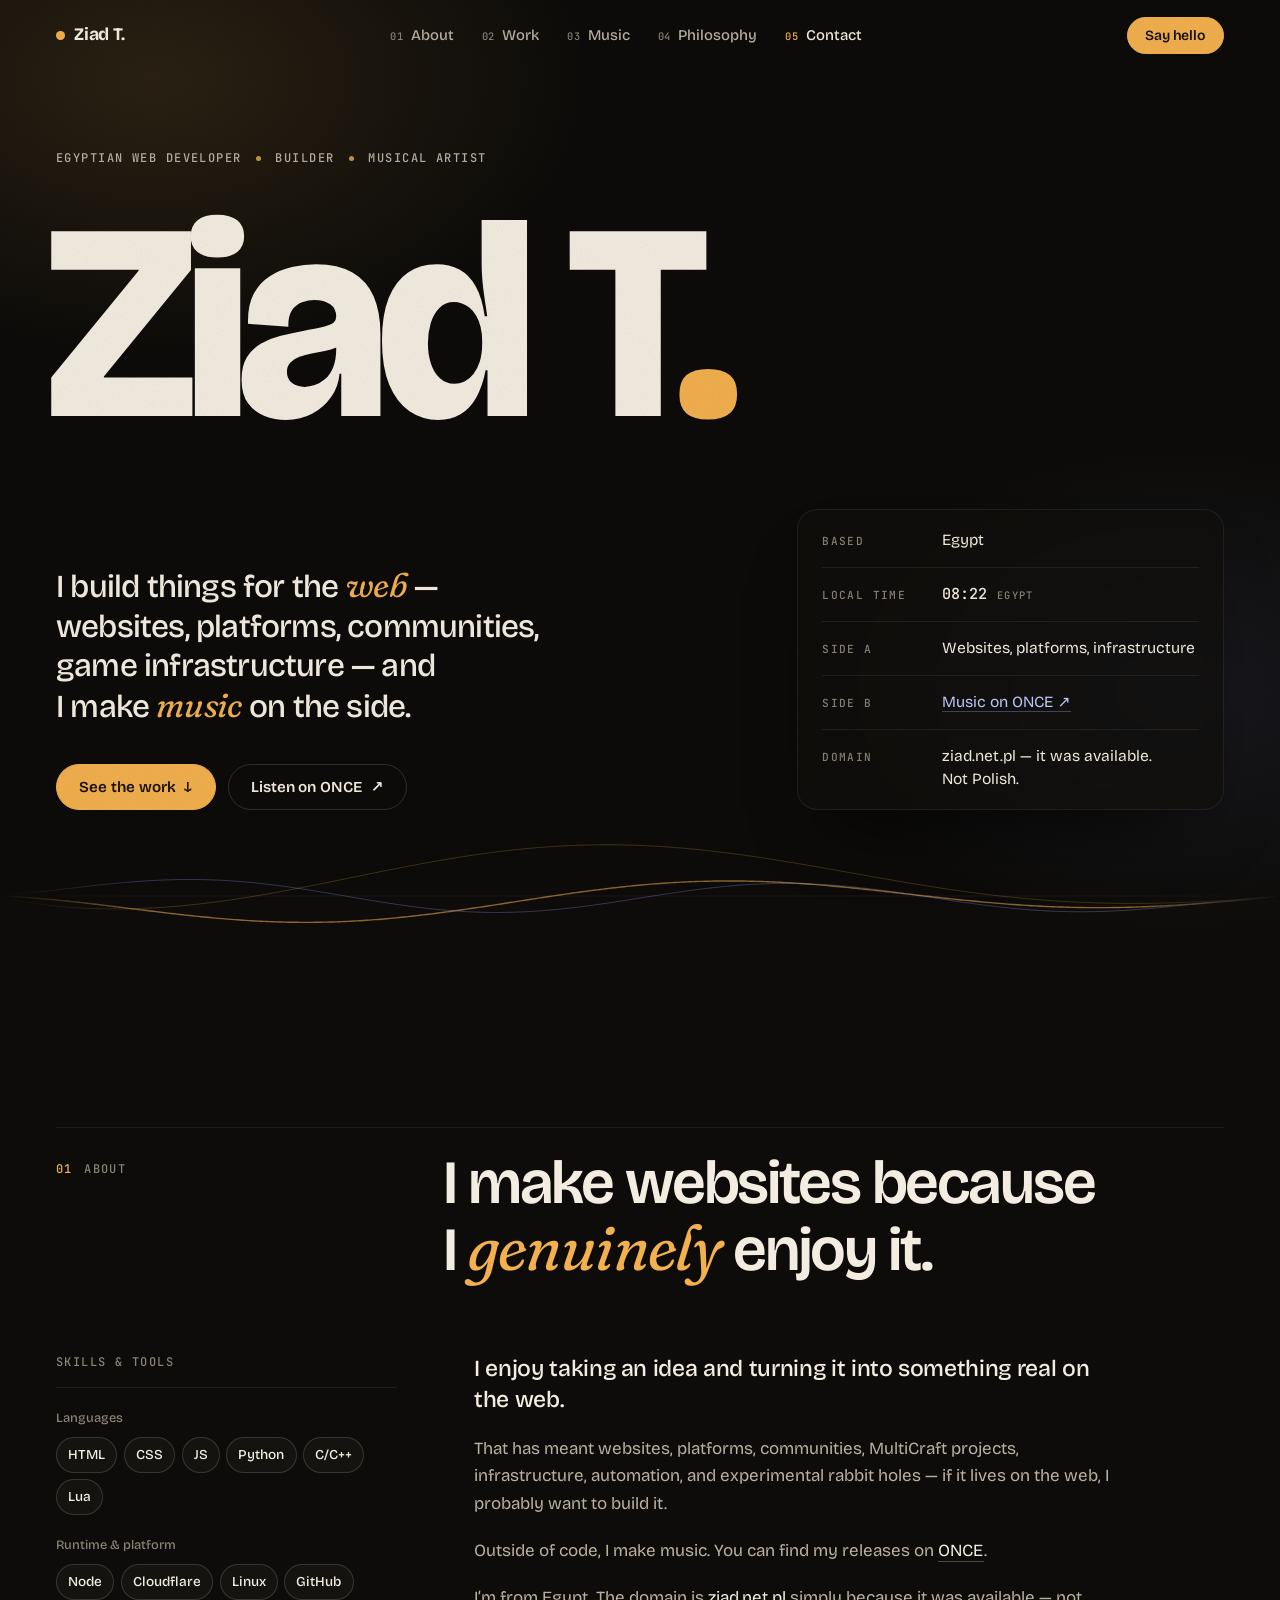
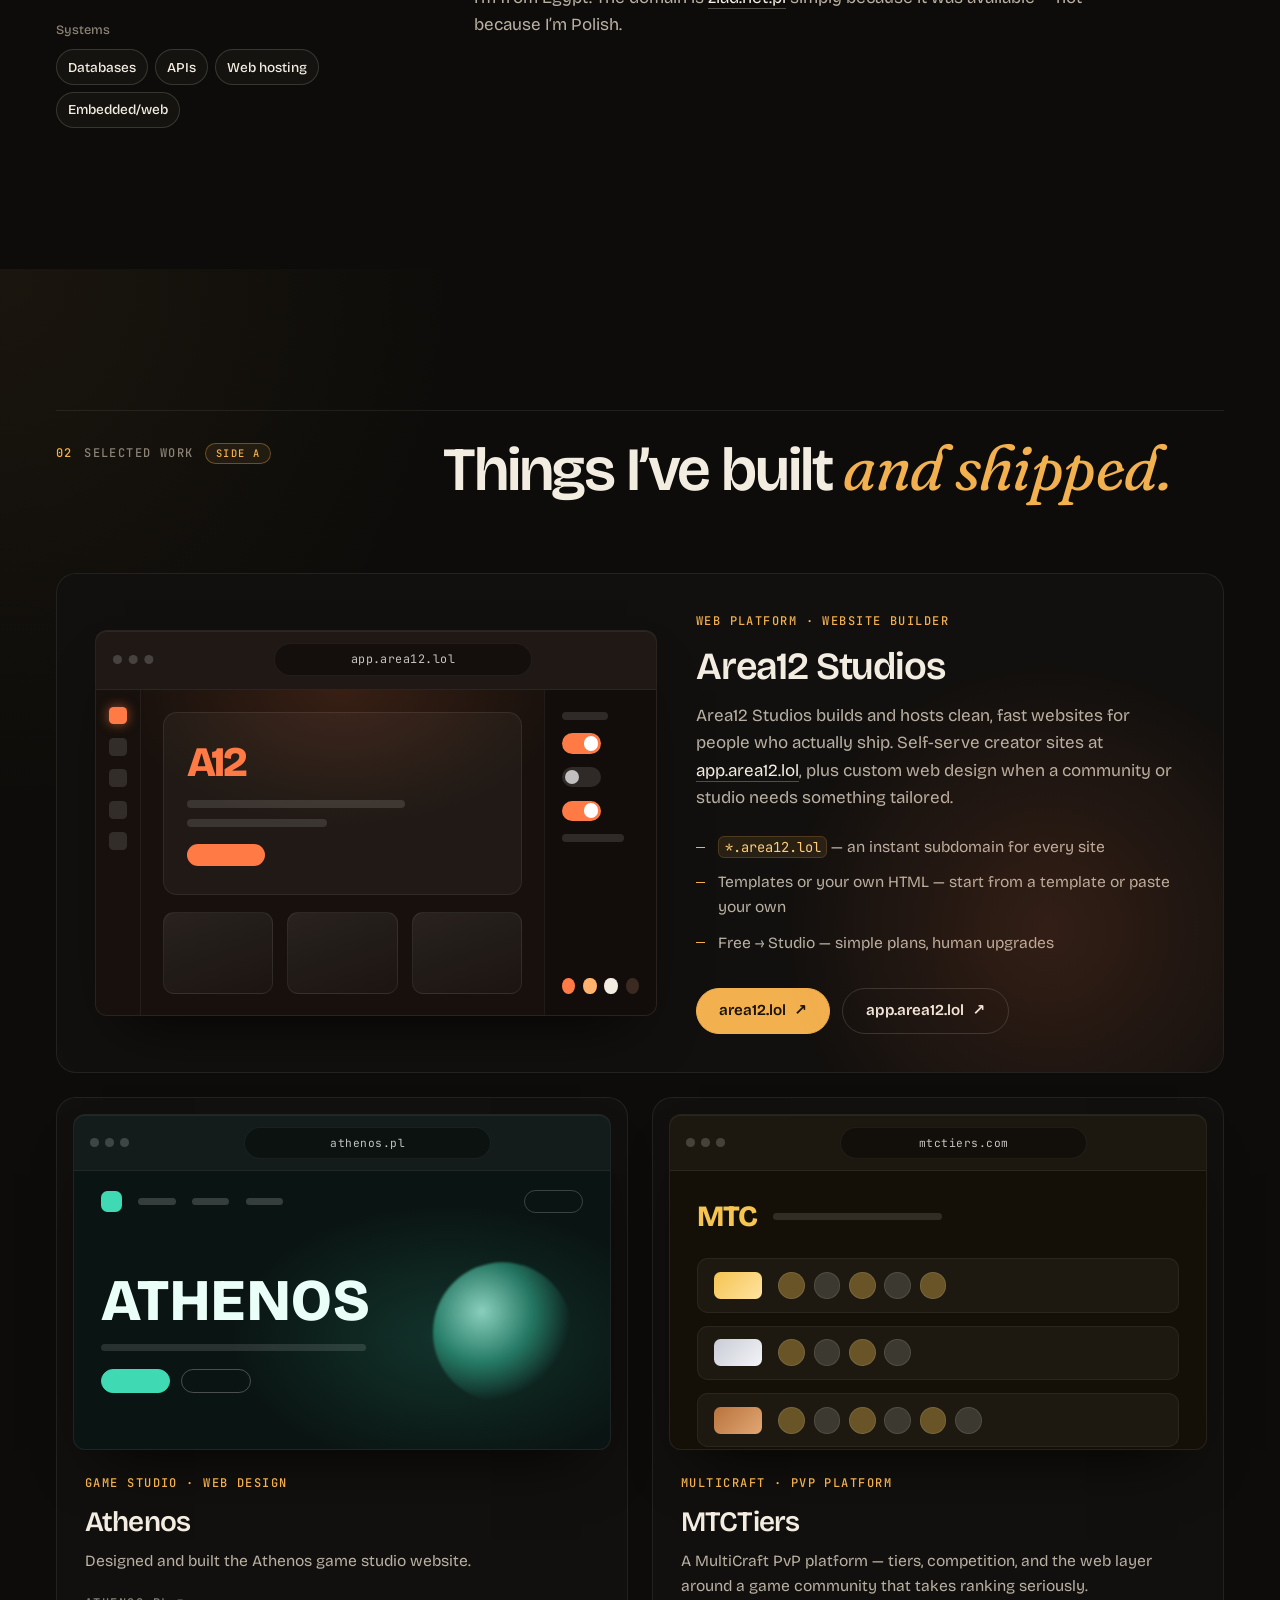
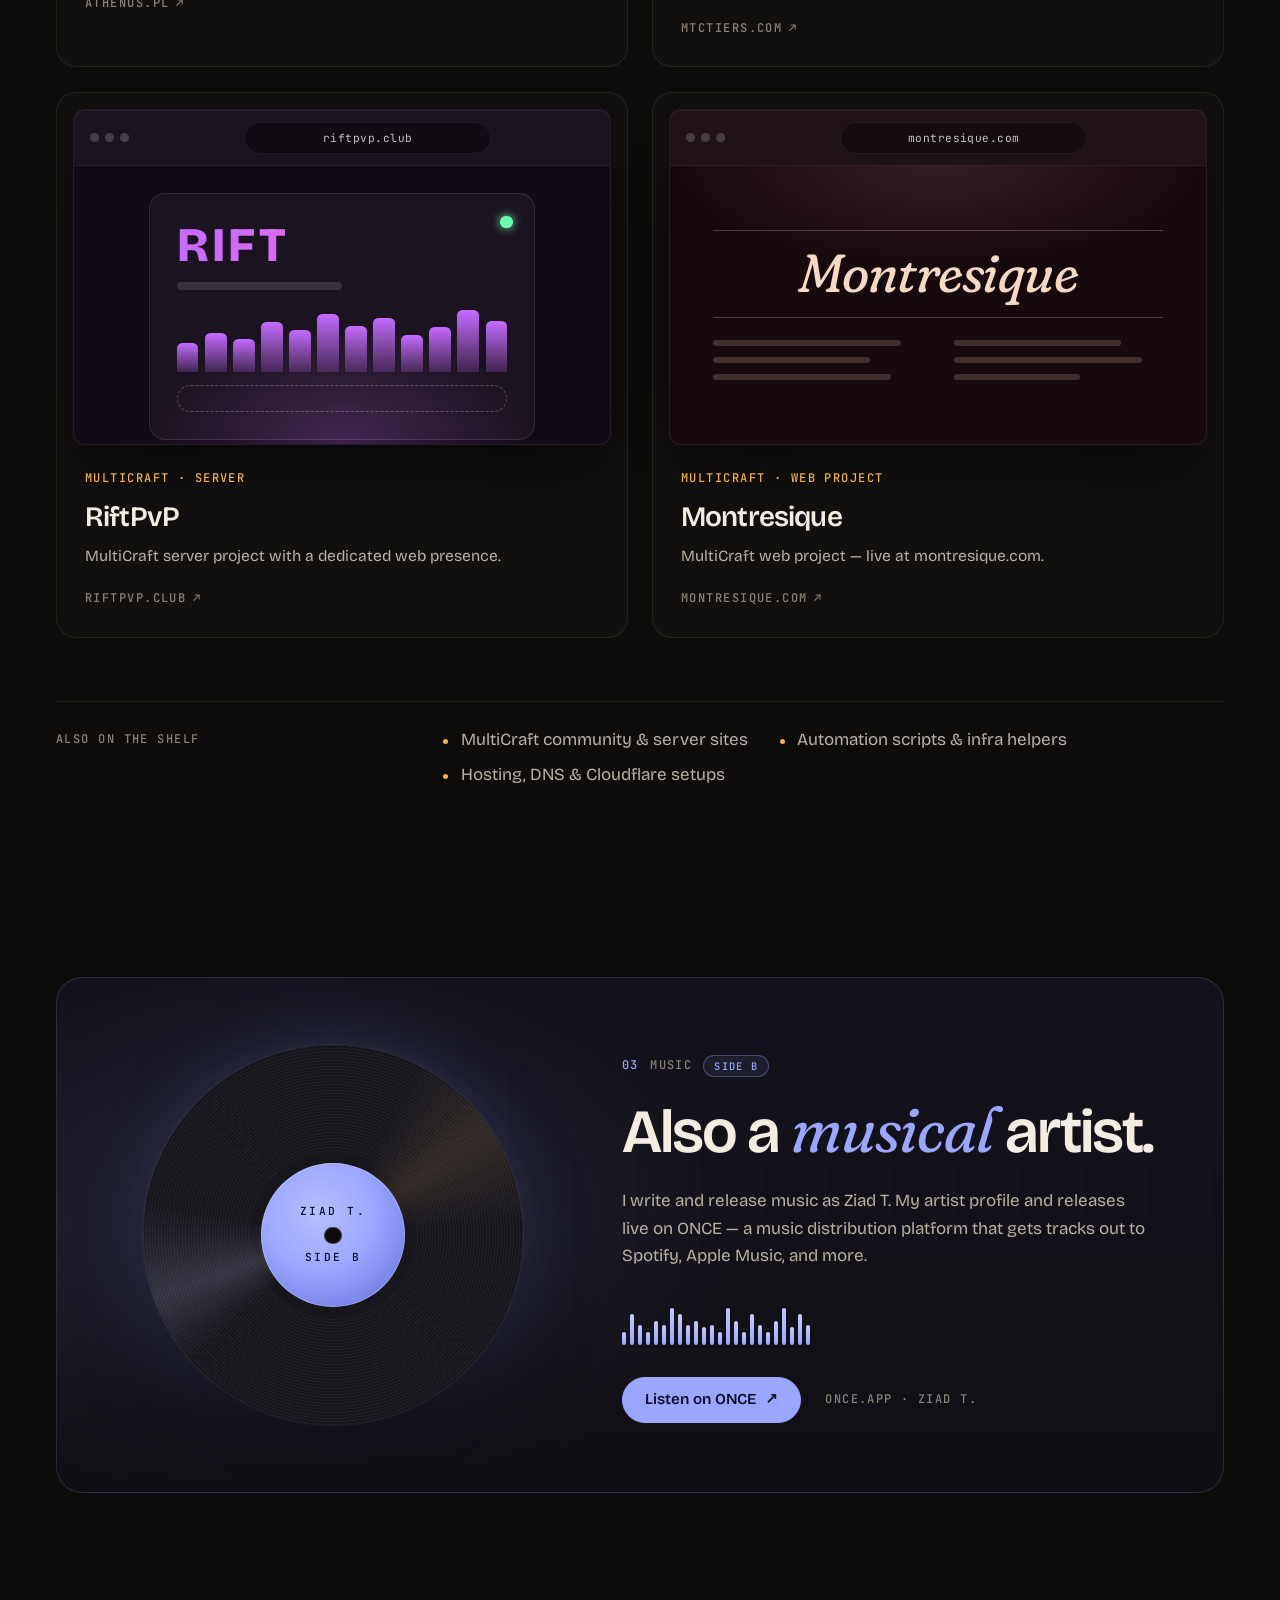
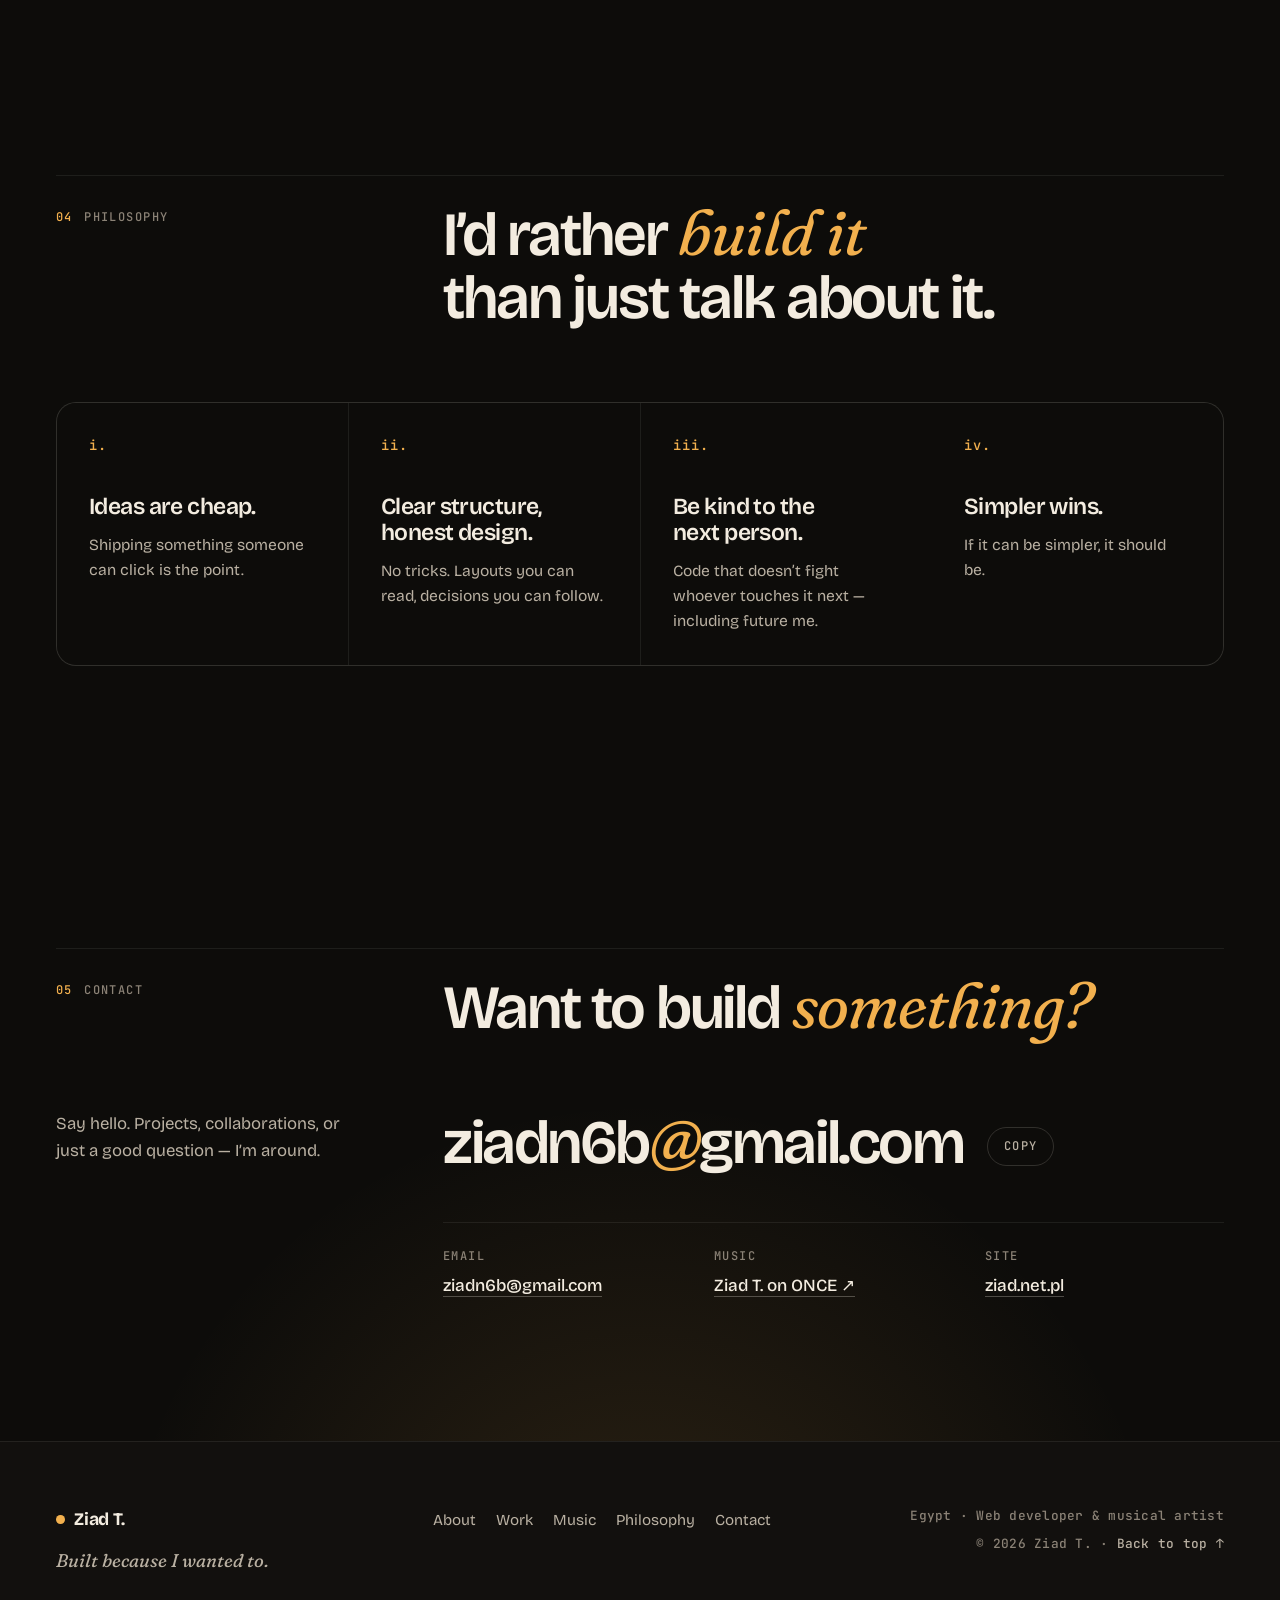
==== commit 61b98534: "feat: new brand assets, 404 page, and reveal/a11y refinements - Redesigned favicon (geometric Z + am" ====
--- a/index.html
+++ b/index.html
@@ -124,7 +124,7 @@
             </div>
           </div>
 
-          <dl class="hero-card" aria-label="Quick facts">
+          <dl class="hero-card">
             <div class="hero-card-row">
               <dt>Based</dt>
               <dd>Egypt</dd>
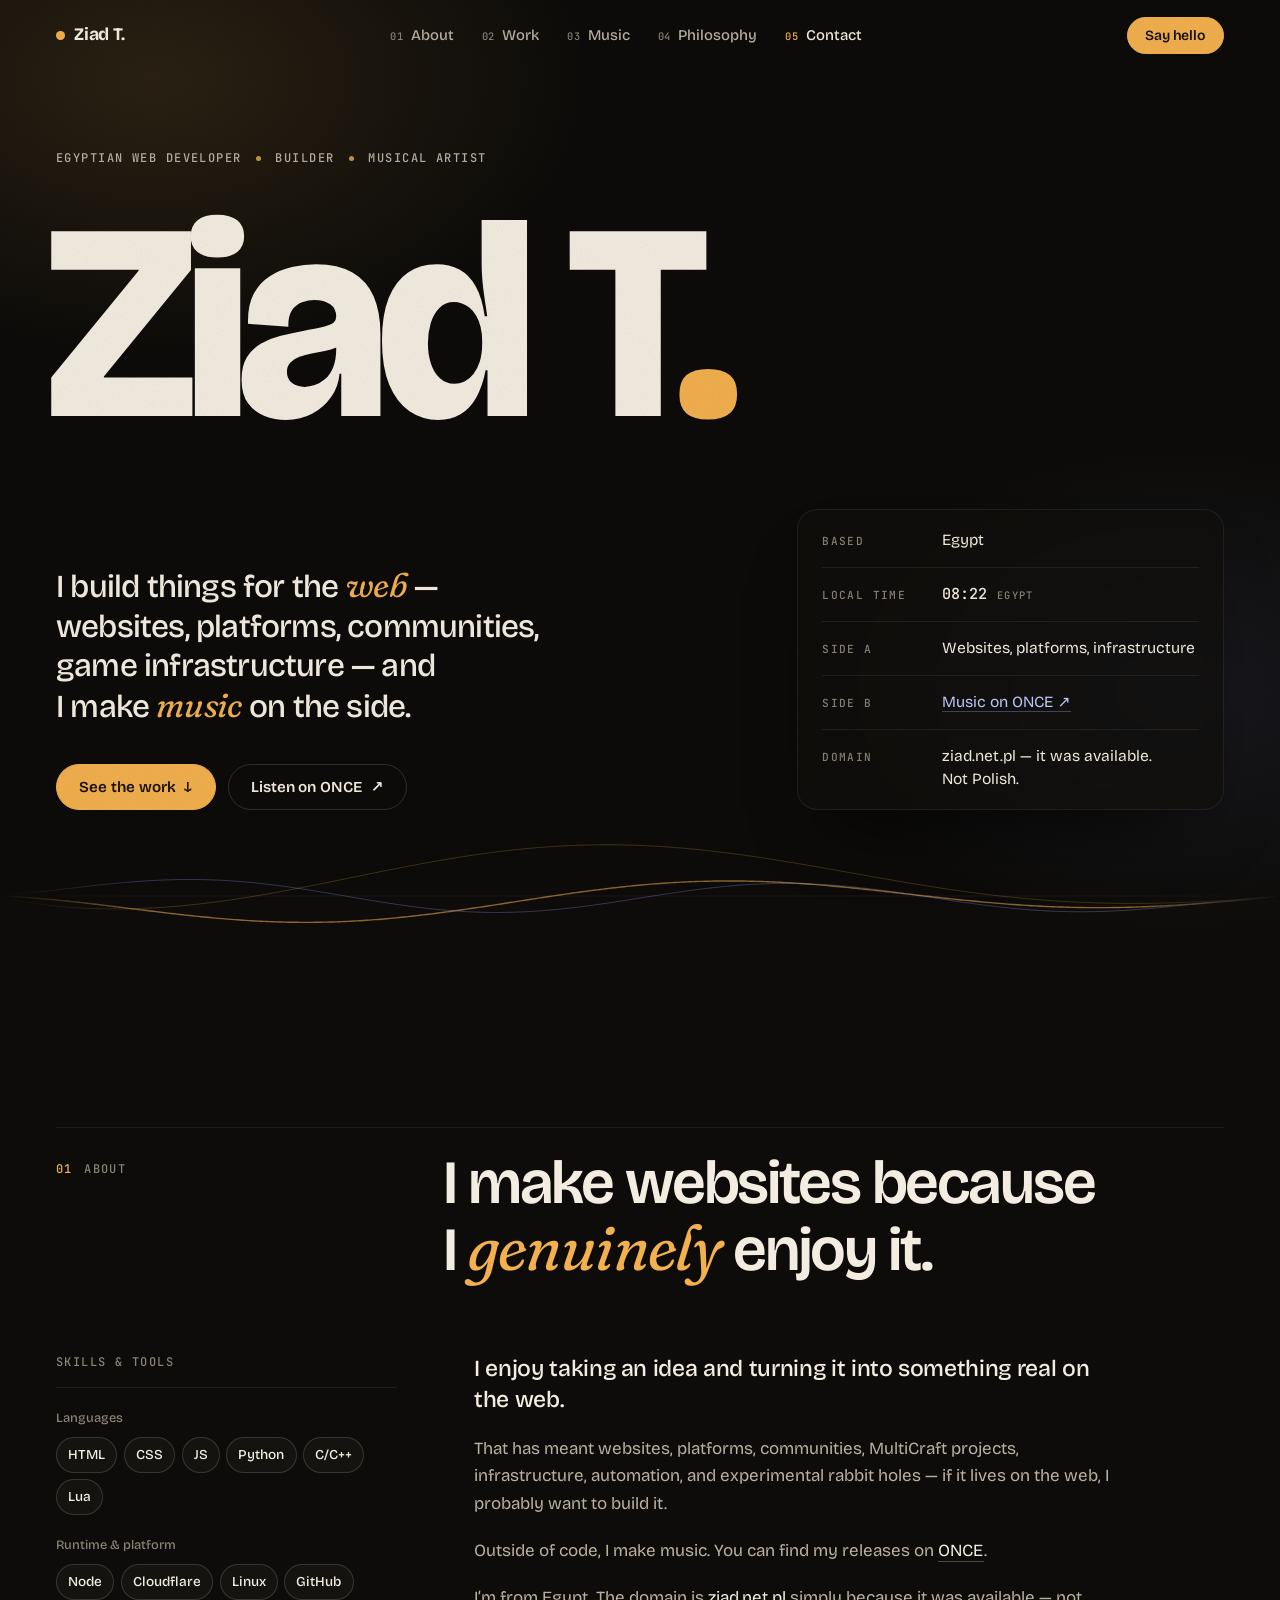
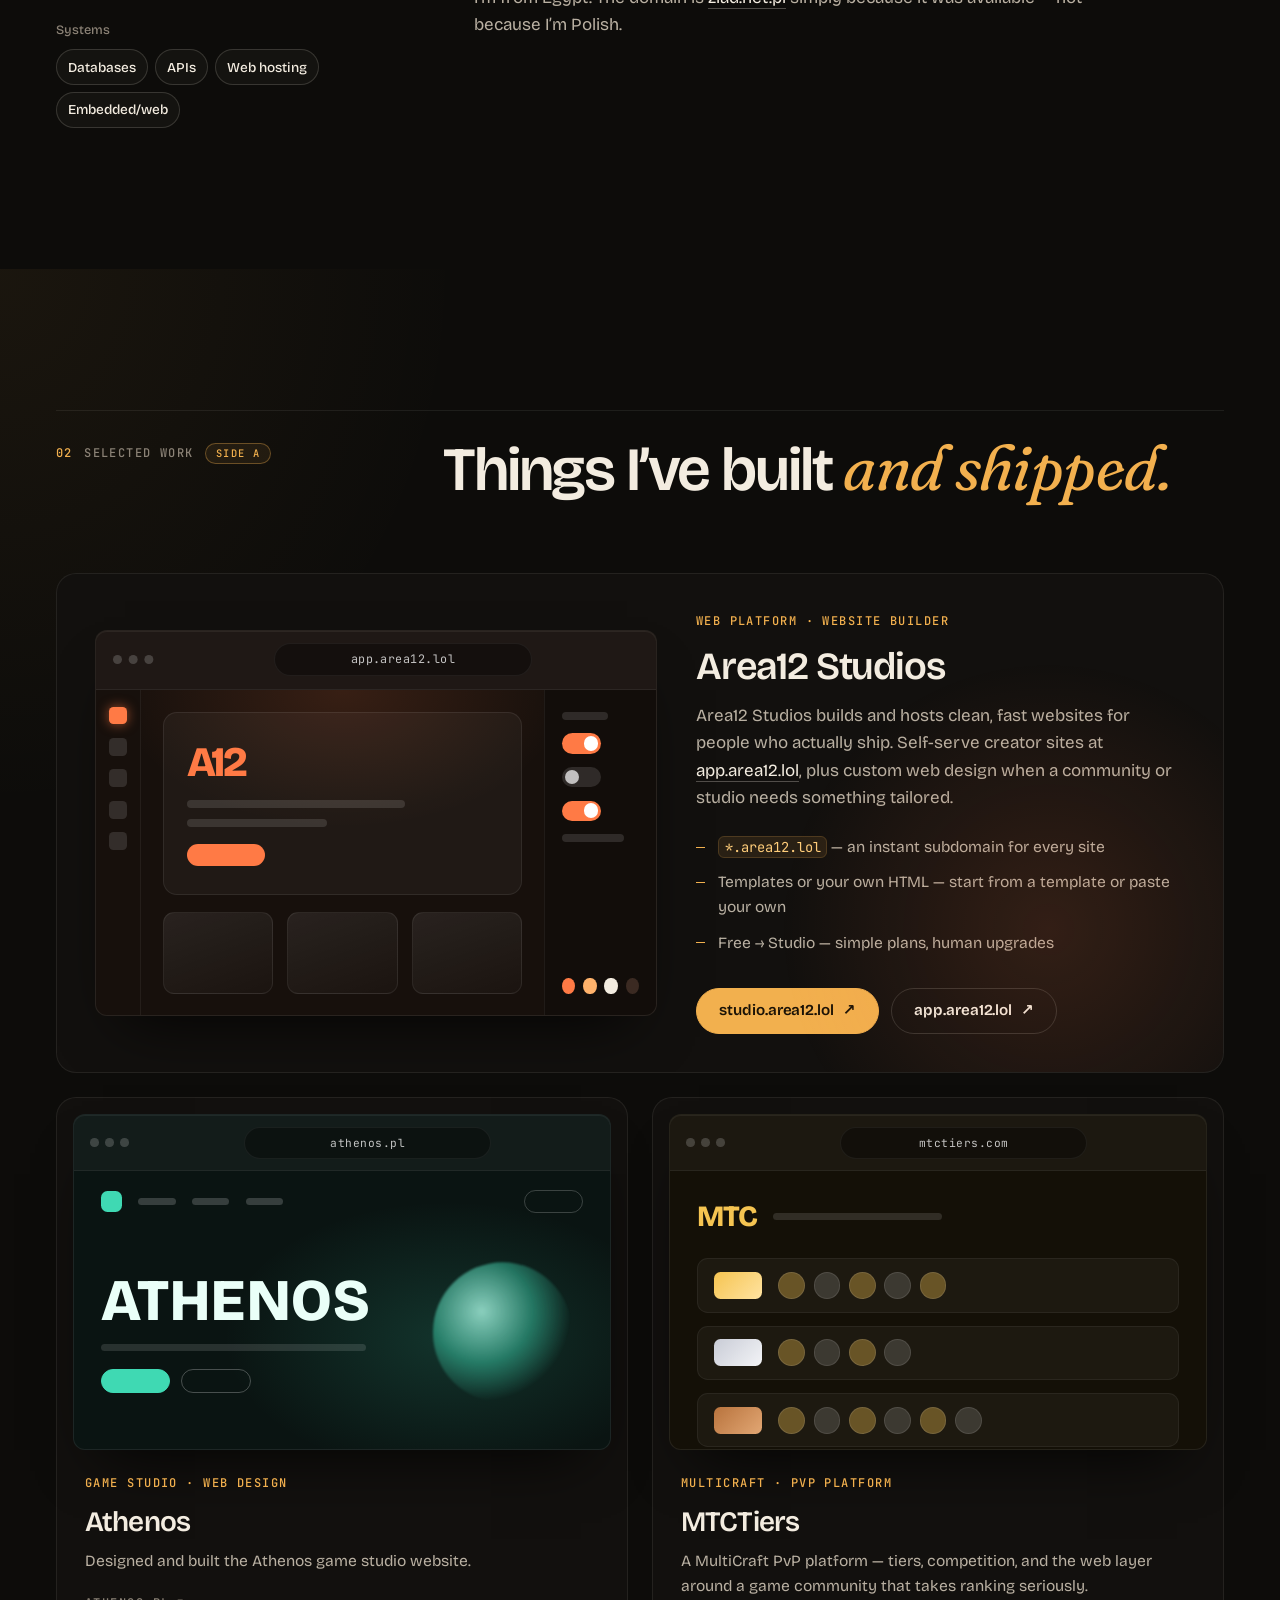
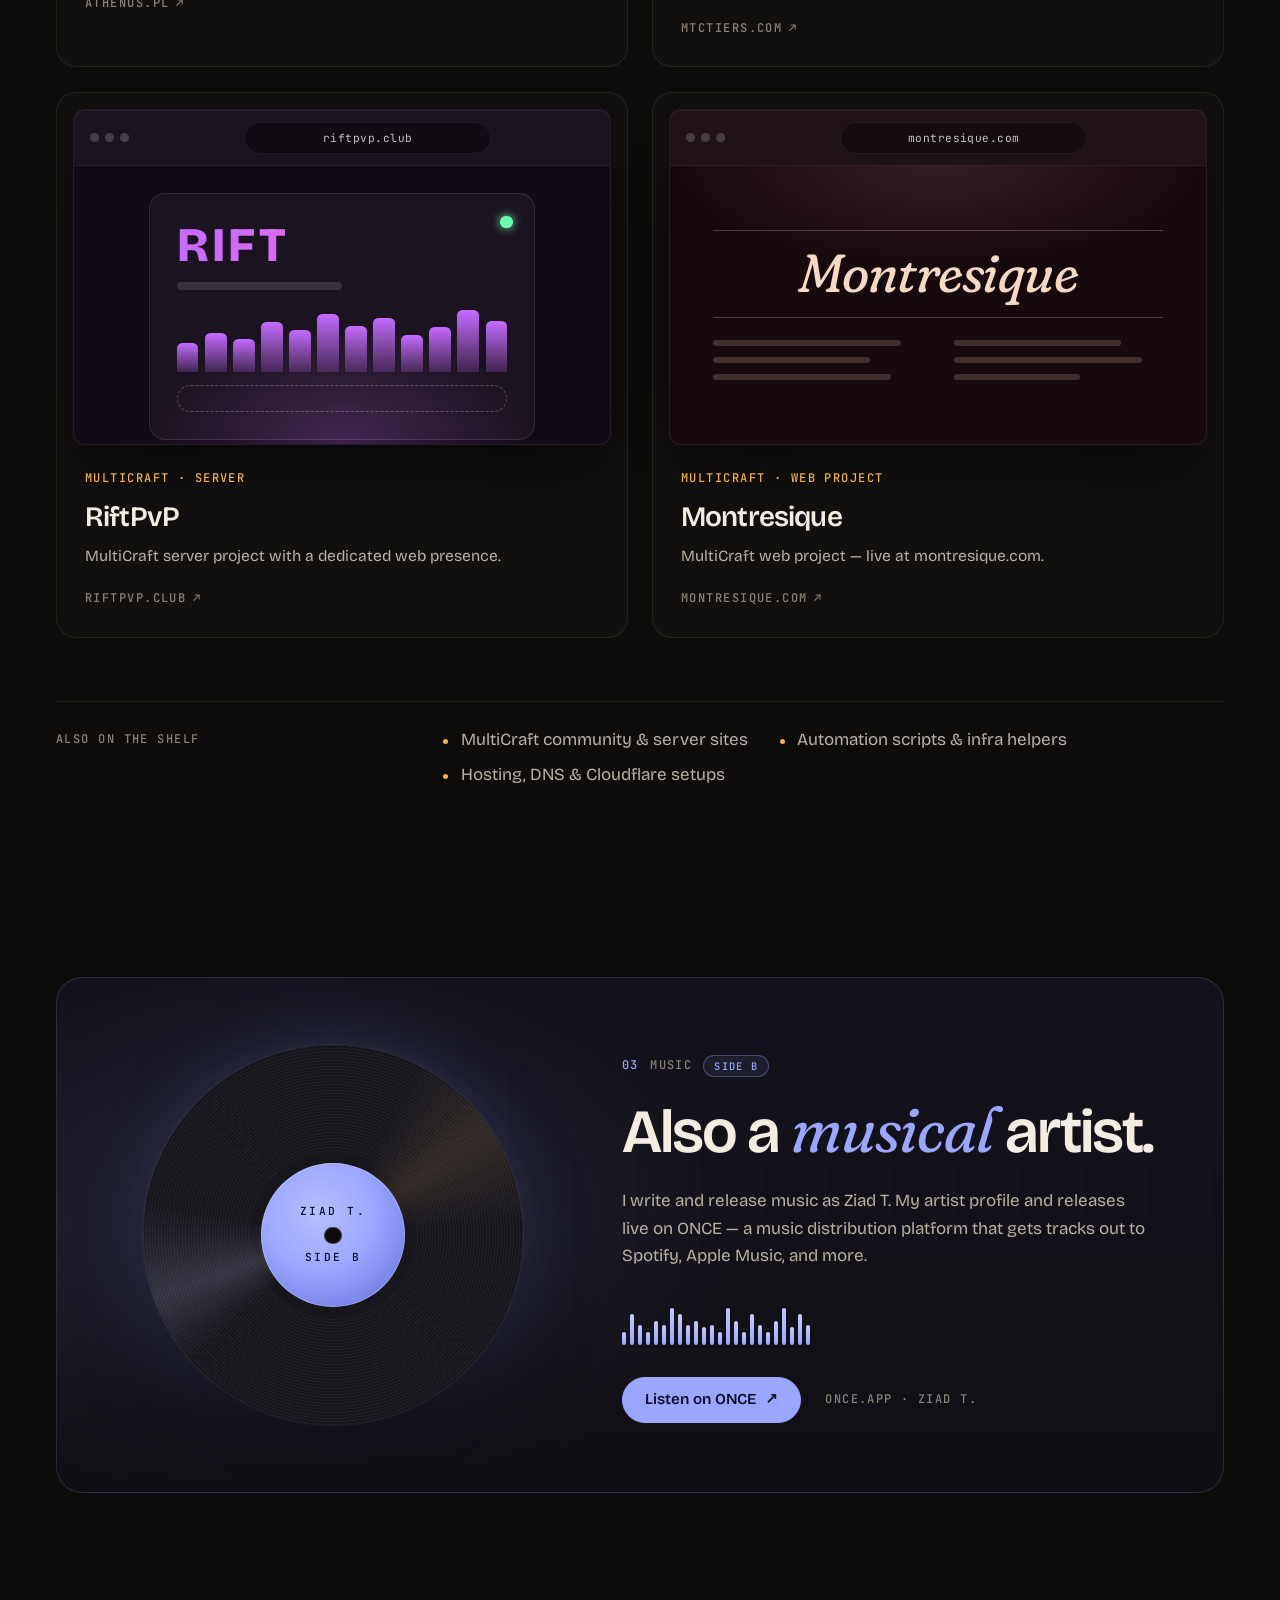
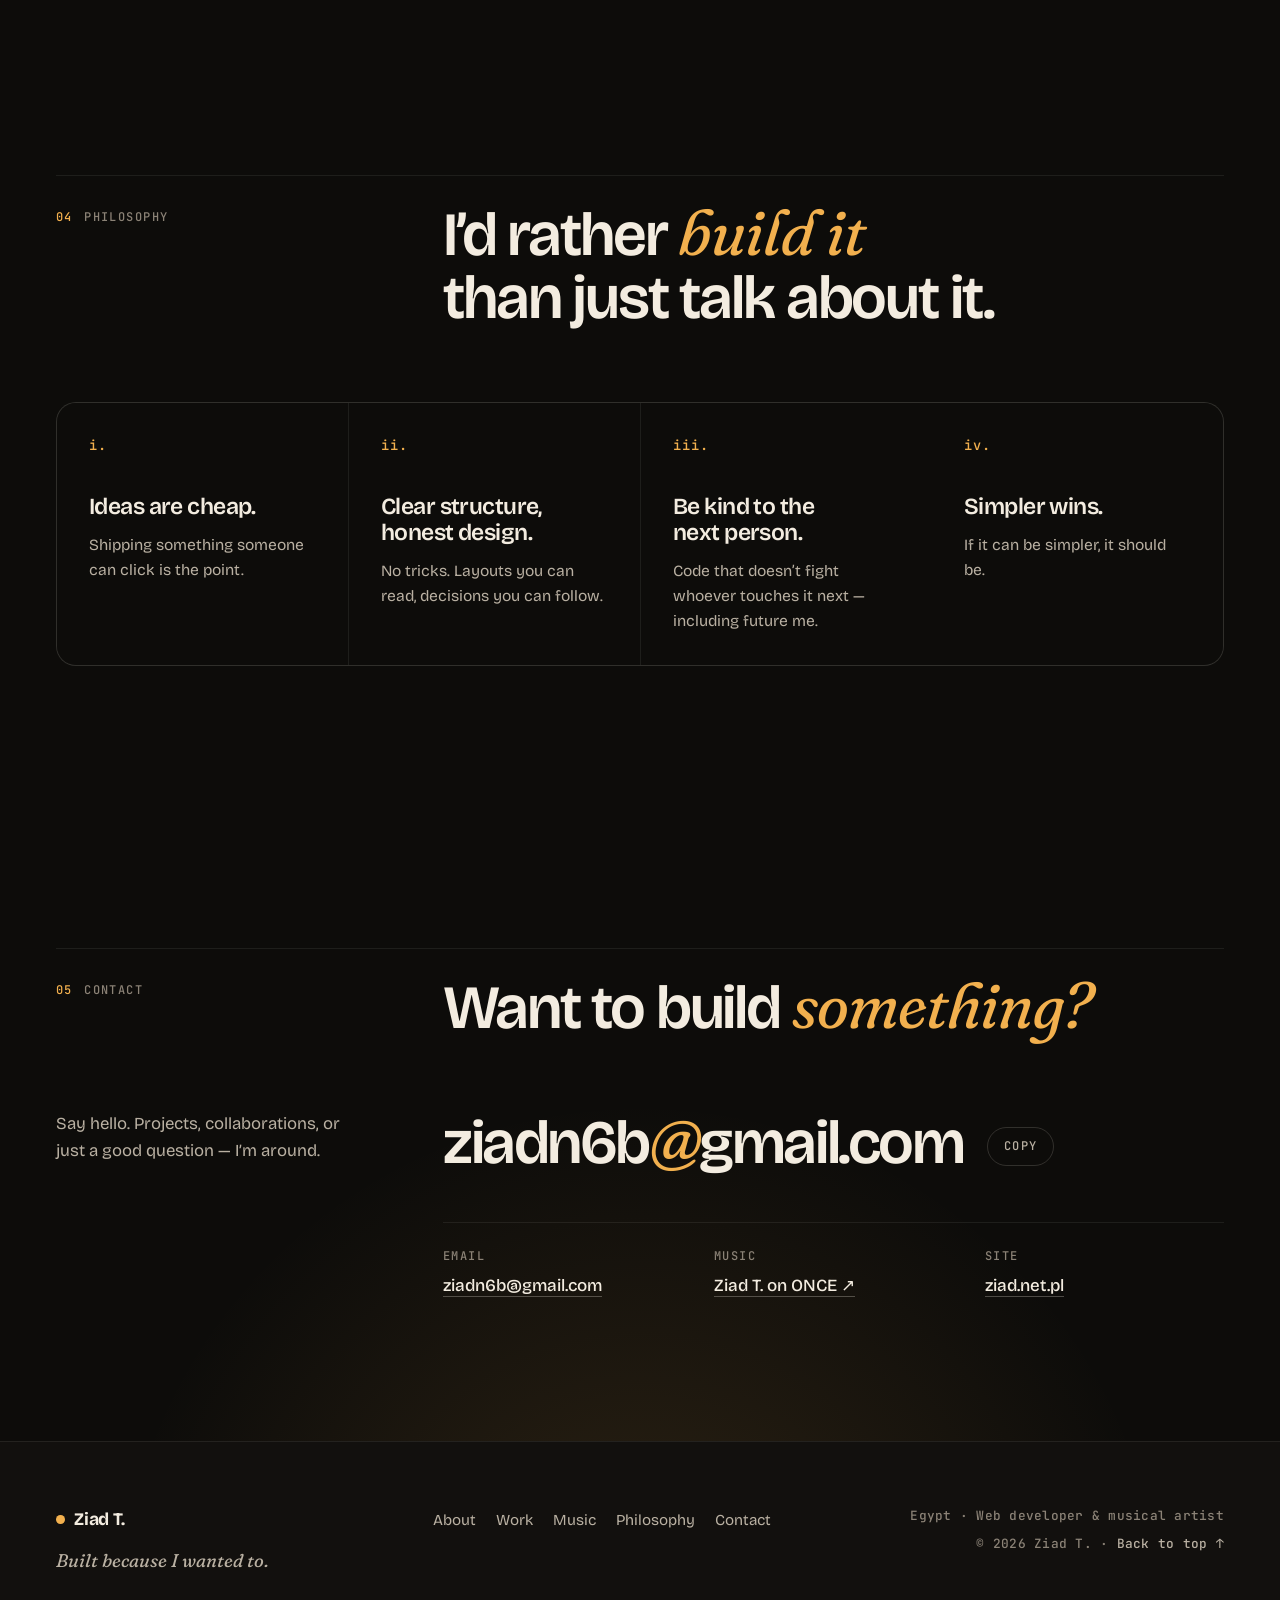
==== commit 6ffc13c6: "Point Area12 marketing link to studio.area12.lol" ====
--- a/index.html
+++ b/index.html
@@ -273,7 +273,7 @@
               <li>Free → Studio — simple plans, human upgrades</li>
             </ul>
             <div class="project-links">
-              <a class="btn btn-primary" href="https://area12.lol" rel="noopener noreferrer" target="_blank">area12.lol <span class="btn-arrow" aria-hidden="true">↗</span></a>
+              <a class="btn btn-primary" href="https://studio.area12.lol" rel="noopener noreferrer" target="_blank">studio.area12.lol <span class="btn-arrow" aria-hidden="true">↗</span></a>
               <a class="btn btn-ghost" href="https://app.area12.lol" rel="noopener noreferrer" target="_blank">app.area12.lol <span class="btn-arrow" aria-hidden="true">↗</span></a>
             </div>
           </div>
--- a/styles.css
+++ b/styles.css
@@ -2231,6 +2231,27 @@
   }
 }
 
+/* Short, wide viewports (13" laptops, 720p): keep the whole hero on the first screen */
+@media (min-width: 900px) and (max-height: 820px) {
+  .hero {
+    padding-top: calc(var(--header-h) + 1.5rem);
+    padding-bottom: 6rem;
+  }
+
+  .hero-kicker {
+    margin-bottom: 1rem;
+  }
+
+  .hero-name {
+    font-size: clamp(5rem, 14vw, 12.5rem);
+    margin-bottom: 2rem;
+  }
+
+  .hero-signal {
+    height: 120px;
+  }
+}
+
 /* Very short viewports (landscape phones): don't force a 100svh hero */
 @media (max-height: 560px) {
   .hero {
